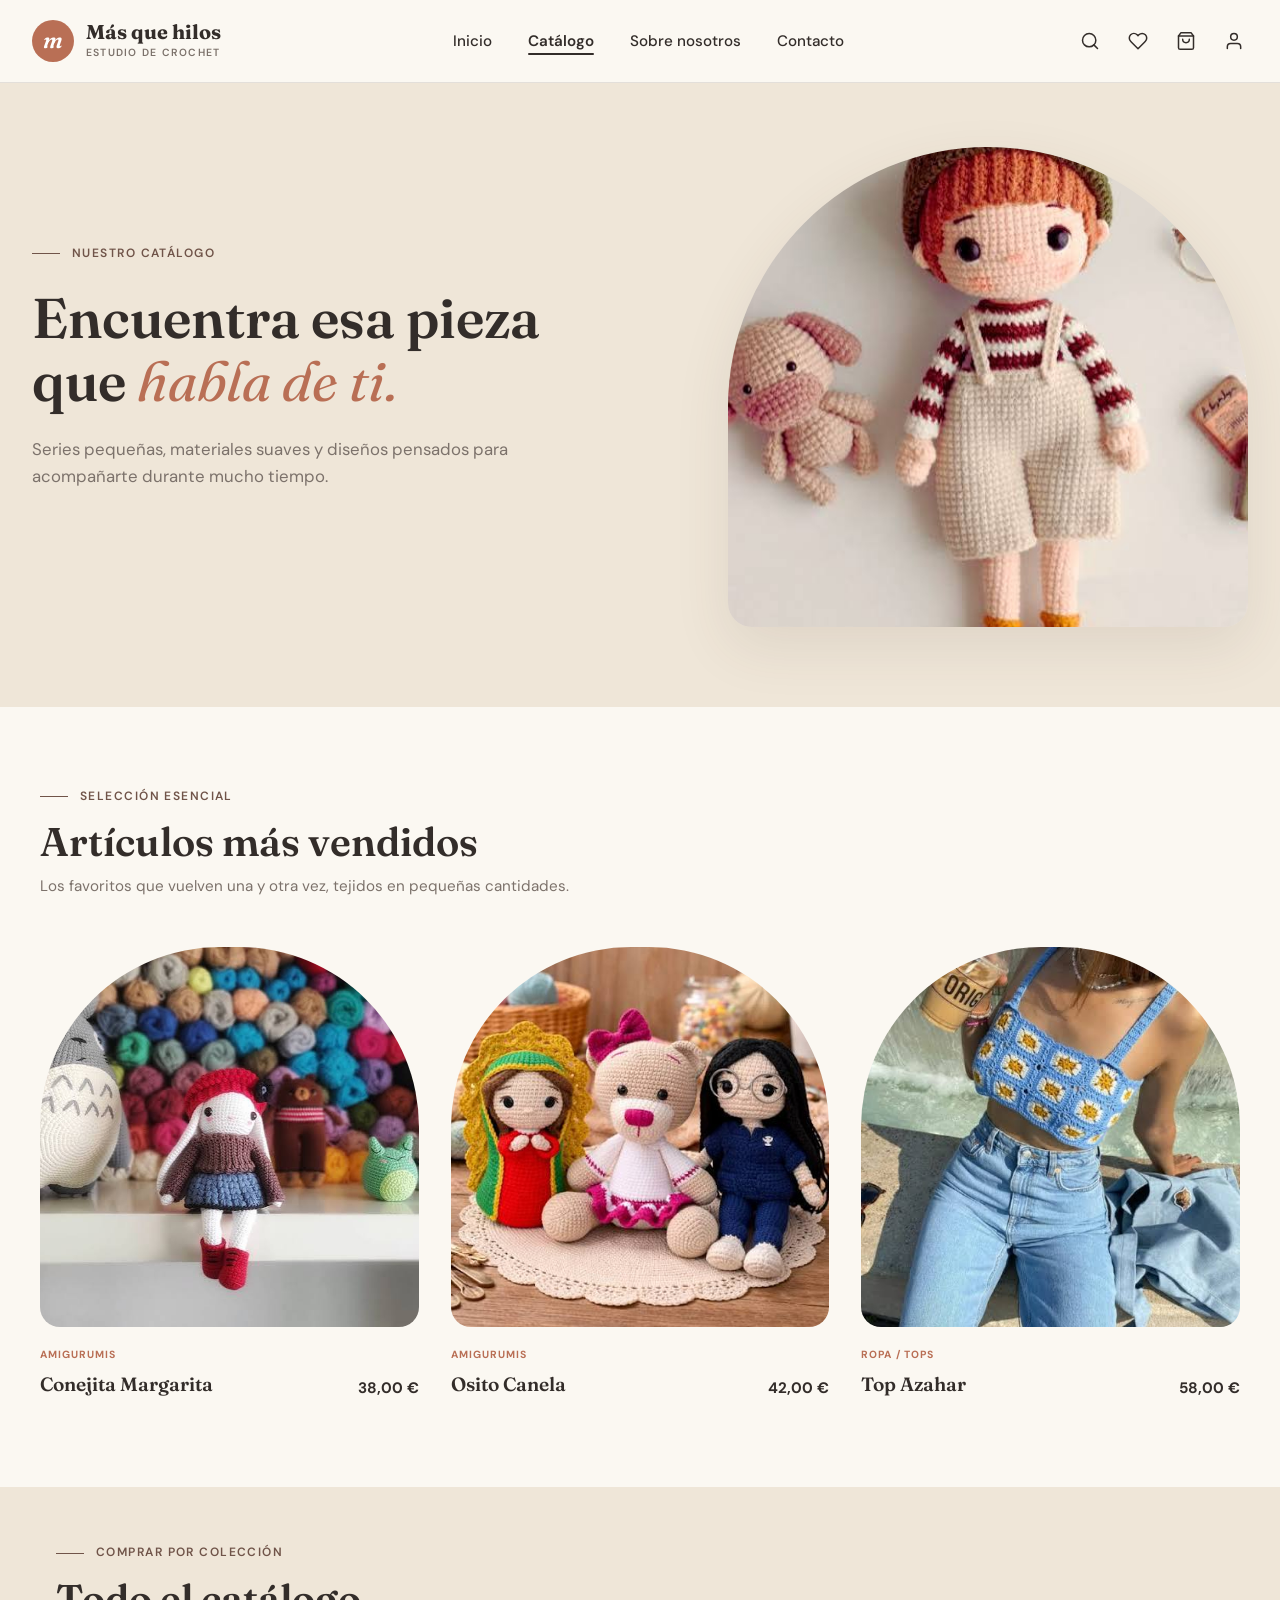
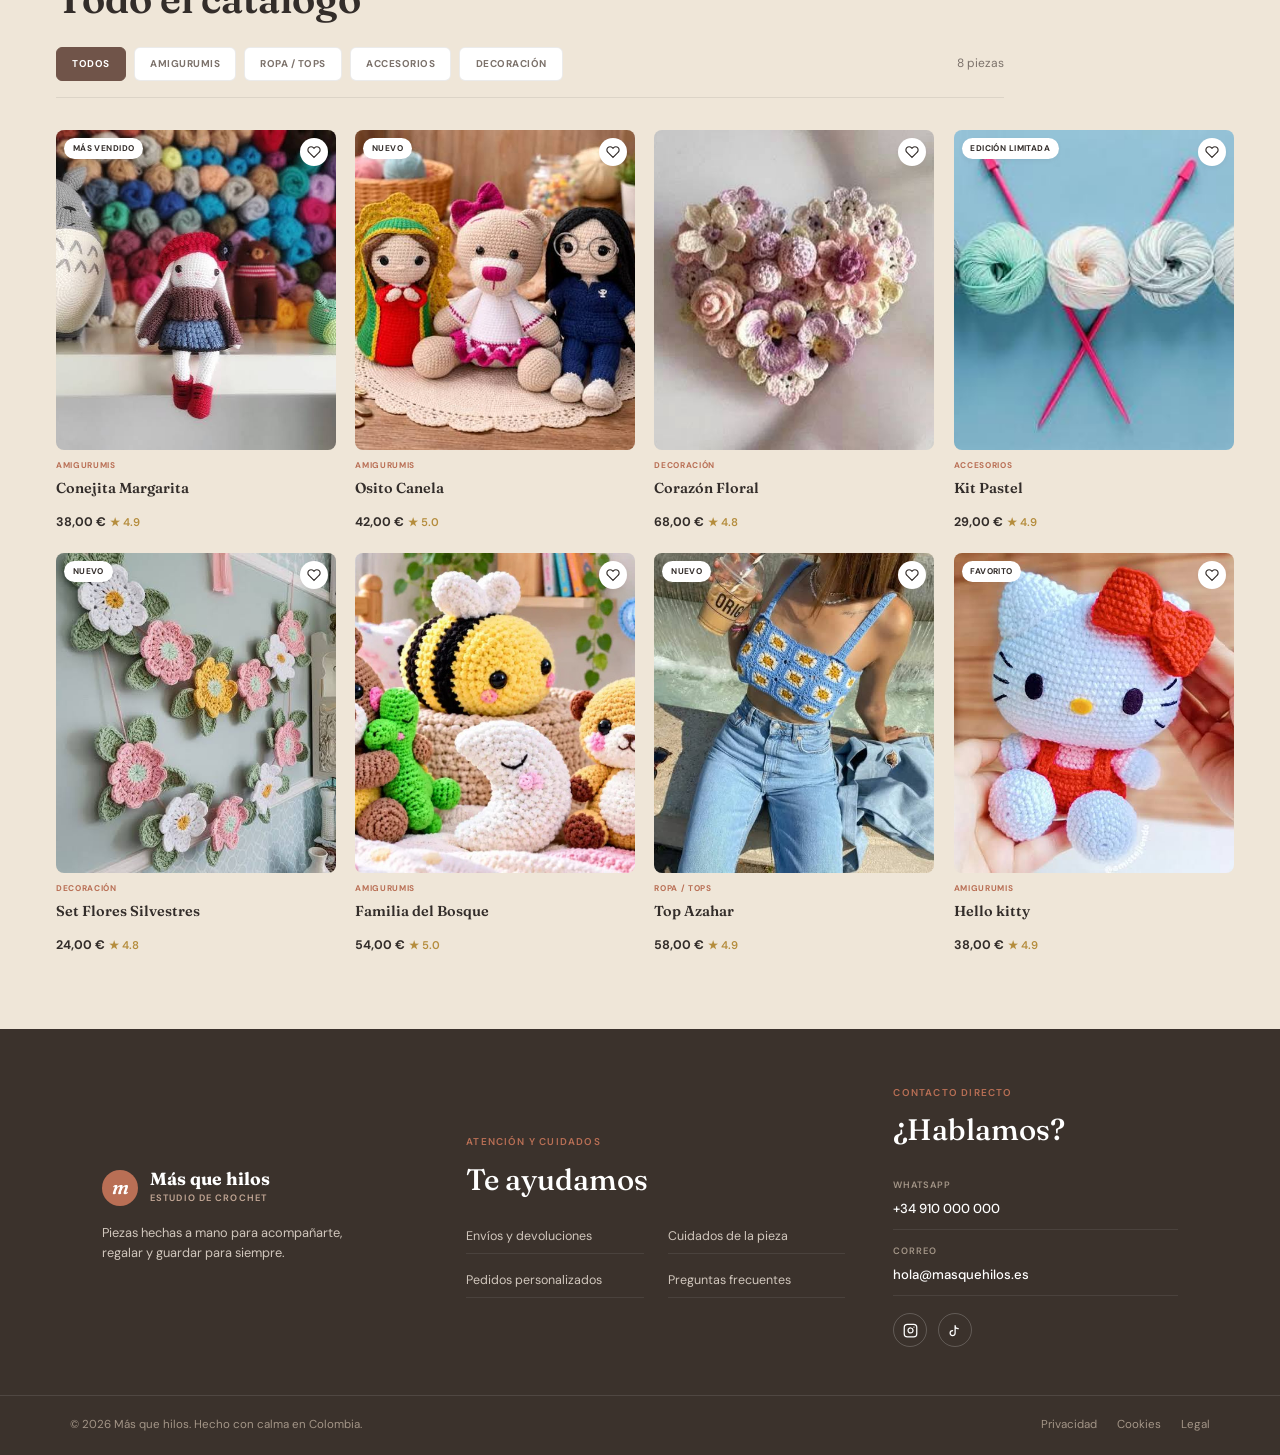
==== pages/catalogo.html @ a67b24e6 "Implemente la mayor parte de la interfaz de usuario con html/css y js" ====
<!DOCTYPE html>
<html lang="es">
<head>
    <meta charset="UTF-8">
    <meta name="viewport" content="width=device-width, initial-scale=1.0">
    <title>Catálogo — Más que hilos</title>
    
    <!-- enlace de estilos del proyecto -->
    <link rel="stylesheet" href="../src/css/base/variables.css">
    <link rel="stylesheet" href="../src/css/layout/header.css">
    <link rel="stylesheet" href="../src/css/components/buttons.css">
    <link rel="stylesheet" href="../src/css/layout/grid.css">
    <link rel="stylesheet" href="../src/css/components/cards.css">
    <link rel="stylesheet" href="../src/css/layout/footer.css">
    <link rel="stylesheet" href="../src/css/base/reset.css">
    <link rel="stylesheet" href="../src/css/components/favorites-modal.css">
    <link rel="stylesheet" href="../src/css/components/cart-drawer.css">
    </head>
    <body>

    <!-- Encabezado / Navegación Principal -->
    <header class="main-header">
        <div class="header-container">
        
        <!-- Logo con ícono -->
        <a href="../index.html" class="logo">
            <div class="logo-icon">m</div>
            <div class="logo-text">
            <span class="brand-name">Más que hilos</span>
            <span class="brand-subtitle">ESTUDIO DE CROCHET</span>
            </div>
        </a>

        <!-- Navegacion -->
        <nav class="main-nav">
            <ul>
            <li><a href="../index.html">Inicio</a></li>
            <li><a href="catalogo.html" class="active">Catálogo</a></li>
            <li><a href="nosotros.html">Sobre nosotros</a></li>
            <li><a href="contacto.html">Contacto</a></li>
            </ul>
        </nav>

        <!-- Acciones de Usuario -->
        <div class="header-actions">
            <button class="action-btn" title="Buscar"  id="search-toggle-btn">
            <svg width="20" height="20" viewBox="0 0 24 24" fill="none" stroke="currentColor" stroke-width="1.8" stroke-linecap="round" stroke-linejoin="round"><circle cx="11" cy="11" r="8"/><line x1="21" y1="21" x2="16.65" y2="16.65"/></svg>
            </button>
        <!-- Caja desplegable del buscador -->
            <div id="search-overlay" class="search-overlay">
            <div class="search-input-wrapper">
                <!-- Icono interno de lupa -->
                <svg class="search-input-icon" width="18" height="18" viewBox="0 0 24 24" fill="none" stroke="currentColor" stroke-width="2">
                <circle cx="11" cy="11" r="8"></circle>
                <line x1="21" y1="21" x2="16.65" y2="16.65"></line>
                </svg>

                <input type="text" id="search-input" placeholder="Buscar piezas, colecciones..." />

                <button type="submit" class="search-submit-btn">Buscar</button>

                <!-- Botón para cerrar -->
                <button type="button" id="search-close-btn" class="close-btn" aria-label="Cerrar búsqueda">
                &times;
                </button>
            </div>
            </div>
            
            <button class="action-btn" title="Favoritos" id="favorites-toggle-btn">
            <svg width="20" height="20" viewBox="0 0 24 24" fill="none" stroke="currentColor" stroke-width="1.8" stroke-linecap="round" stroke-linejoin="round"><path d="M20.84 4.61a5.5 5.5 0 0 0-7.78 0L12 5.67l-1.06-1.06a5.5 5.5 0 0 0-7.78 7.78l1.06 1.06L12 21.23l7.78-7.78 1.06-1.06a5.5 5.5 0 0 0 0-7.78z"/></svg>
            <span id="favorites-badge" class="badge">0</span>
            </button>

            <button class="action-btn" title="Carrito" id="cart-toggle-btn">
            <svg width="20" height="20" viewBox="0 0 24 24" fill="none" stroke="currentColor" stroke-width="1.8" stroke-linecap="round" stroke-linejoin="round"><path d="M6 2L3 6v14a2 2 0 0 0 2 2h14a2 2 0 0 0 2-2V6l-3-4z"/><line x1="3" y1="6" x2="21" y2="6"/><path d="M16 10a4 4 0 0 1-8 0"/></svg>
            <span id="cart-badge" class="badge">0</span>
            </button>

            <a href="cuenta.html" class="action-btn" title="Mi Cuenta">
            <svg width="20" height="20" viewBox="0 0 24 24" fill="none" stroke="currentColor" stroke-width="1.8" stroke-linecap="round" stroke-linejoin="round"><path d="M20 21v-2a4 4 0 0 0-4-4H8a4 4 0 0 0-4 4v2"/><circle cx="12" cy="7" r="4"/></svg>
            </a>
        </div>

        </div>
    </header>

    <!-- Contenido Principal del Catalogo -->
    <main id="main-content">
        
        <!-- Hero del Catálogo -->
        <section class="hero catalog-hero">
        <div class="hero-container">
            
            <!-- Lado Izquierdo: Textos -->
            <div class="hero-text-content">
            <div class="hero-subtitle-wrapper">
                <span class="subtitle-line"></span>
                <span class="hero-subtitle">NUESTRO CATÁLOGO</span>
            </div>

            <h1 class="hero-title">
                Encuentra esa pieza que <em class="highlight">habla de ti.</em>
            </h1>

            <p class="hero-description">
                Series pequeñas, materiales suaves y diseños pensados para acompañarte durante mucho tiempo.
            </p>
            </div>

            <!-- Lado Derecho: Imagen en Arco -->
            <div class="hero-image-wrapper">
            <div class="hero-image-card">
                <img src="../src/assets/img/hero-catalogo.jpg" alt="Catálogo de productos artesanales en crochet">
            </div>
            </div>

        </div>
        </section>
        <!-- Sección: Articulos más vendidos -->
        <section class="best-sellers-section">
        <div class="best-sellers-container">
            
            <!-- Encabezado con texto debajo del título -->
            <div class="section-header">
            <div class="subtitle-wrapper">
                <span class="subtitle-line"></span>
                <span class="section-subtitle">SELECCIÓN ESENCIAL</span>
            </div>
            <h2 class="section-title">Artículos más vendidos</h2>
            <p class="section-description">
                Los favoritos que vuelven una y otra vez, tejidos en pequeñas cantidades.
            </p>
            </div>

            <!-- 3 productos -->
            <div class="best-sellers-grid">

            <!-- Producto 1 -->
            <article class="best-seller-card">
                <div class="arch-image-wrapper">
                <img src="../src/assets/img/producto-conejita.jpg" alt="Conejita Margarita">
                </div>
                <div class="product-info-compact">
                <span class="product-category">AMIGURUMIS</span>
                <div class="product-title-row">
                    <h3 class="product-name"><a href="detalle.html">Conejita Margarita</a></h3>
                    <span class="product-price">38,00 €</span>
                </div>
                </div>
            </article>

            <!-- Producto 2 -->
            <article class="best-seller-card">
                <div class="arch-image-wrapper">
                <img src="../src/assets/img/producto-osito.jpg" alt="Osito Canela">
                </div>
                <div class="product-info-compact">
                <span class="product-category">AMIGURUMIS</span>
                <div class="product-title-row">
                    <h3 class="product-name"><a href="detalle.html">Osito Canela</a></h3>
                    <span class="product-price">42,00 €</span>
                </div>
                </div>
            </article>

            <!-- Producto 3 -->
            <article class="best-seller-card">
                <div class="arch-image-wrapper">
                <img src="../src/assets/img/producto-top.jpg" alt="Top Azahar">
                </div>
                <div class="product-info-compact">
                <span class="product-category">ROPA / TOPS</span>
                <div class="product-title-row">
                    <h3 class="product-name"><a href="detalle.html">Top Azahar</a></h3>
                    <span class="product-price">58,00 €</span>
                </div>
                </div>
            </article>

            </div>

        </div>
        </section>
        <!-- Sección Principal: Todo el Catálogo con Filtros -->
        <section class="catalog-grid-section">
        <div class="catalog-grid-container">
            
            <!-- Encabezado y Filtros -->
            <div class="catalog-header">
            <div class="subtitle-wrapper">
                <span class="subtitle-line"></span>
                <span class="section-subtitle">COMPRAR POR COLECCIÓN</span>
            </div>
            <h2 class="section-title">Todo el catálogo</h2>

            <div class="catalog-toolbar">
                <div class="filter-buttons">
                <button class="filter-btn active" onclick="filterCatalog(this)">TODOS</button>
                <button class="filter-btn" onclick="filterCatalog(this)">AMIGURUMIS</button>
                <button class="filter-btn" onclick="filterCatalog(this)">ROPA / TOPS</button>
                <button class="filter-btn" onclick="filterCatalog(this)">ACCESORIOS</button>
                <button class="filter-btn" onclick="filterCatalog(this)">DECORACIÓN</button>
                </div>
                <span class="item-count">8 piezas</span>
            </div>
            </div>

            <hr class="catalog-divider">

            <!-- 8 Productos -->
            <div class="products-grid">

            <!-- Producto 1 -->
            <article class="product-card" 
                    data-id="conejita-margarita" 
                    data-title="Conejita Margarita" 
                    data-category="amigurumis" 
                    data-price="38,00 €" 
                    data-img="../src/assets/img/producto-conejita.jpg">
            <div class="product-image-wrapper">
                <span class="product-badge">MÁS VENDIDO</span>
                
                <!-- Botón de corazón de la tarjeta -->
                <button class="wishlist-btn" title="Añadir a favoritos">
                <svg width="18" height="18" viewBox="0 0 24 24" fill="none" stroke="currentColor" stroke-width="2"><path d="M20.84 4.61a5.5 5.5 0 0 0-7.78 0L12 5.67l-1.06-1.06a5.5 5.5 0 0 0-7.78 7.78l1.06 1.06L12 21.23l7.78-7.78 1.06-1.06a5.5 5.5 0 0 0 0-7.78z"/></svg>
                </button>
                <img src="../src/assets/img/producto-conejita.jpg" alt="Conejita Margarita">
                
                <button class="add-to-cart-overlay">
                Añadir a la cesta
                <svg width="16" height="16" viewBox="0 0 24 24" fill="none" stroke="currentColor" stroke-width="2"><path d="M6 2L3 6v14a2 2 0 0 0 2 2h14a2 2 0 0 0 2-2V6l-3-4z"/><line x1="3" y1="6" x2="21" y2="6"/><path d="M16 10a4 4 0 0 1-8 0"/></svg>
                </button>
            </div>
            <div class="product-meta">
                <span class="product-category">AMIGURUMIS</span>
                <h3 class="product-name"><a href="#">Conejita Margarita</a></h3>
                <div class="product-price-row">
                <span class="price">38,00 €</span>
                <span class="rating">★ 4.9</span>
                </div>
            </div>
            </article>



            <!-- Producto 2 -->
            <article class="product-card" 
                    data-id="osito-canela"
                    data-category="amigurumis"
                    data-title="Osito Canela" 
                    data-price="42,00 €" 
                    data-img="../src/assets/img/producto-osito.jpg">
                <div class="product-image-wrapper">
                <span class="product-badge">NUEVO</span>
                <button class="wishlist-btn" title="Añadir a favoritos">
                    <svg width="18" height="18" viewBox="0 0 24 24" fill="none" stroke="currentColor" stroke-width="2"><path d="M20.84 4.61a5.5 5.5 0 0 0-7.78 0L12 5.67l-1.06-1.06a5.5 5.5 0 0 0-7.78 7.78l1.06 1.06L12 21.23l7.78-7.78 1.06-1.06a5.5 5.5 0 0 0 0-7.78z"/></svg>
                </button>
                <img src="../src/assets/img/producto-osito.jpg" alt="Osito Canela">
                <button class="add-to-cart-overlay">
                    Añadir a la cesta
                    <svg width="16" height="16" viewBox="0 0 24 24" fill="none" stroke="currentColor" stroke-width="2"><path d="M6 2L3 6v14a2 2 0 0 0 2 2h14a2 2 0 0 0 2-2V6l-3-4z"/><line x1="3" y1="6" x2="21" y2="6"/><path d="M16 10a4 4 0 0 1-8 0"/></svg>
                </button>
                </div>
                <div class="product-meta">
                <span class="product-category">AMIGURUMIS</span>
                <h3 class="product-name"><a href="#">Osito Canela</a></h3>
                <div class="product-price-row">
                    <span class="price">42,00 €</span>
                    <span class="rating">★ 5.0</span>
                </div>
                </div>
            </article>

            <!-- Producto 3 -->
            <article class="product-card" 
                    data-id="corazon-floral"
                    data-category="decoración"
                    data-title="Corazón Floral" 
                    data-price="68,00 €" 
                    data-img="../src/assets/img/producto-manta.jpg">
                <div class="product-image-wrapper">
                <button class="wishlist-btn" title="Añadir a favoritos">
                    <svg width="18" height="18" viewBox="0 0 24 24" fill="none" stroke="currentColor" stroke-width="2"><path d="M20.84 4.61a5.5 5.5 0 0 0-7.78 0L12 5.67l-1.06-1.06a5.5 5.5 0 0 0-7.78 7.78l1.06 1.06L12 21.23l7.78-7.78 1.06-1.06a5.5 5.5 0 0 0 0-7.78z"/></svg>
                </button>
                <img src="../src/assets/img/producto-manta.jpg" alt="Manta Nube">
                <button class="add-to-cart-overlay">
                    Añadir a la cesta
                    <svg width="16" height="16" viewBox="0 0 24 24" fill="none" stroke="currentColor" stroke-width="2"><path d="M6 2L3 6v14a2 2 0 0 0 2 2h14a2 2 0 0 0 2-2V6l-3-4z"/><line x1="3" y1="6" x2="21" y2="6"/><path d="M16 10a4 4 0 0 1-8 0"/></svg>
                </button>
                </div>
                <div class="product-meta">
                <span class="product-category">DECORACIÓN</span>
                <h3 class="product-name"><a href="#">Corazón Floral</a></h3>
                <div class="product-price-row">
                    <span class="price">68,00 €</span>
                    <span class="rating">★ 4.8</span>
                </div>
                </div>
            </article>

            <!-- Producto 4 -->
            <article class="product-card" 
                    data-category="accesorios"
                    data-id="kit-pastel" 
                    data-title="Kit Pastel" 
                    data-price="29,00 €" 
                    data-img="../src/assets/img/kit-pastel.jpg">
                <div class="product-image-wrapper">
                <span class="product-badge">EDICIÓN LIMITADA</span>
                <button class="wishlist-btn" title="Añadir a favoritos">
                    <svg width="18" height="18" viewBox="0 0 24 24" fill="none" stroke="currentColor" stroke-width="2"><path d="M20.84 4.61a5.5 5.5 0 0 0-7.78 0L12 5.67l-1.06-1.06a5.5 5.5 0 0 0-7.78 7.78l1.06 1.06L12 21.23l7.78-7.78 1.06-1.06a5.5 5.5 0 0 0 0-7.78z"/></svg>
                </button>
                <img src="../src/assets/img/kit-pastel.jpg" alt="Kit Pastel">
                <button class="add-to-cart-overlay">
                    Añadir a la cesta
                    <svg width="16" height="16" viewBox="0 0 24 24" fill="none" stroke="currentColor" stroke-width="2"><path d="M6 2L3 6v14a2 2 0 0 0 2 2h14a2 2 0 0 0 2-2V6l-3-4z"/><line x1="3" y1="6" x2="21" y2="6"/><path d="M16 10a4 4 0 0 1-8 0"/></svg>
                </button>
                </div>
                <div class="product-meta">
                <span class="product-category">ACCESORIOS</span>
                <h3 class="product-name"><a href="#">Kit Pastel</a></h3>
                <div class="product-price-row">
                    <span class="price">29,00 €</span>
                    <span class="rating">★ 4.9</span>
                </div>
                </div>
            </article>

            <!-- Producto 5 -->
            <article class="product-card" 
                    data-category="decoración"
                    data-id="set-flores-silvestres" 
                    data-title="Set Flores Silvestres" 
                    data-price="24,00 €" 
                    data-img="../src/assets/img/flores-silvestres.jpg">
                <div class="product-image-wrapper">
                <span class="product-badge">NUEVO</span>
                <button class="wishlist-btn" title="Añadir a favoritos">
                    <svg width="18" height="18" viewBox="0 0 24 24" fill="none" stroke="currentColor" stroke-width="2"><path d="M20.84 4.61a5.5 5.5 0 0 0-7.78 0L12 5.67l-1.06-1.06a5.5 5.5 0 0 0-7.78 7.78l1.06 1.06L12 21.23l7.78-7.78 1.06-1.06a5.5 5.5 0 0 0 0-7.78z"/></svg>
                </button>
                <img src="../src/assets/img/flores-silvestres.jpg" alt="Set Flores Silvestres">
                <button class="add-to-cart-overlay">
                    Añadir a la cesta
                    <svg width="16" height="16" viewBox="0 0 24 24" fill="none" stroke="currentColor" stroke-width="2"><path d="M6 2L3 6v14a2 2 0 0 0 2 2h14a2 2 0 0 0 2-2V6l-3-4z"/><line x1="3" y1="6" x2="21" y2="6"/><path d="M16 10a4 4 0 0 1-8 0"/></svg>
                </button>
                </div>
                <div class="product-meta">
                <span class="product-category">DECORACIÓN</span>
                <h3 class="product-name"><a href="#">Set Flores Silvestres</a></h3>
                <div class="product-price-row">
                    <span class="price">24,00 €</span>
                    <span class="rating">★ 4.8</span>
                </div>
                </div>
            </article>

            <!-- Producto 6 -->
            <article class="product-card" 
                    data-category="amigurumis"
                    data-id="familia-del-bosque" 
                    data-title="Familia del Bosque" 
                    data-price="54,00 €" 
                    data-img="../src/assets/img/familia-bosque.jpg">
                <div class="product-image-wrapper">
                <button class="wishlist-btn" title="Añadir a favoritos">
                    <svg width="18" height="18" viewBox="0 0 24 24" fill="none" stroke="currentColor" stroke-width="2"><path d="M20.84 4.61a5.5 5.5 0 0 0-7.78 0L12 5.67l-1.06-1.06a5.5 5.5 0 0 0-7.78 7.78l1.06 1.06L12 21.23l7.78-7.78 1.06-1.06a5.5 5.5 0 0 0 0-7.78z"/></svg>
                </button>
                <img src="../src/assets/img/familia-bosque.jpg" alt="Familia del Bosque">
                <button class="add-to-cart-overlay">
                    Añadir a la cesta
                    <svg width="16" height="16" viewBox="0 0 24 24" fill="none" stroke="currentColor" stroke-width="2"><path d="M6 2L3 6v14a2 2 0 0 0 2 2h14a2 2 0 0 0 2-2V6l-3-4z"/><line x1="3" y1="6" x2="21" y2="6"/><path d="M16 10a4 4 0 0 1-8 0"/></svg>
                </button>
                </div>
                <div class="product-meta">
                <span class="product-category">AMIGURUMIS</span>
                <h3 class="product-name"><a href="#">Familia del Bosque</a></h3>
                <div class="product-price-row">
                    <span class="price">54,00 €</span>
                    <span class="rating">★ 5.0</span>
                </div>
                </div>
            </article>

            <!-- Producto 7 -->
            <article class="product-card" 
                    data-category="ropa / tops"
                    data-id="top-azahar" 
                    data-title="Top Azahar" 
                    data-price="58,00 €" 
                    data-img="../src/assets/img/producto-top.jpg">
                <div class="product-image-wrapper">
                <span class="product-badge">NUEVO</span>
                <button class="wishlist-btn" title="Añadir a favoritos">
                    <svg width="18" height="18" viewBox="0 0 24 24" fill="none" stroke="currentColor" stroke-width="2"><path d="M20.84 4.61a5.5 5.5 0 0 0-7.78 0L12 5.67l-1.06-1.06a5.5 5.5 0 0 0-7.78 7.78l1.06 1.06L12 21.23l7.78-7.78 1.06-1.06a5.5 5.5 0 0 0 0-7.78z"/></svg>
                </button>
                <img src="../src/assets/img/producto-top.jpg" alt="Top Azahar">
                <button class="add-to-cart-overlay">
                    Añadir a la cesta
                    <svg width="16" height="16" viewBox="0 0 24 24" fill="none" stroke="currentColor" stroke-width="2"><path d="M6 2L3 6v14a2 2 0 0 0 2 2h14a2 2 0 0 0 2-2V6l-3-4z"/><line x1="3" y1="6" x2="21" y2="6"/><path d="M16 10a4 4 0 0 1-8 0"/></svg>
                </button>
                </div>
                <div class="product-meta">
                <span class="product-category">ROPA / TOPS</span>
                <h3 class="product-name"><a href="#">Top Azahar</a></h3>
                <div class="product-price-row">
                    <span class="price">58,00 €</span>
                    <span class="rating">★ 4.9</span>
                </div>
                </div>
            </article>

            <!-- Producto 8 -->
            <article class="product-card" 
                    data-category="amigurumis"
                    data-id="hello-kitty" 
                    data-title="Hello kitty" 
                    data-price="38,00 €" 
                    data-img="../src/assets/img/hello-kitty.jpg">
                <div class="product-image-wrapper">
                <span class="product-badge">FAVORITO</span>
                <button class="wishlist-btn" title="Añadir a favoritos">
                    <svg width="18" height="18" viewBox="0 0 24 24" fill="none" stroke="currentColor" stroke-width="2"><path d="M20.84 4.61a5.5 5.5 0 0 0-7.78 0L12 5.67l-1.06-1.06a5.5 5.5 0 0 0-7.78 7.78l1.06 1.06L12 21.23l7.78-7.78 1.06-1.06a5.5 5.5 0 0 0 0-7.78z"/></svg>
                </button>
                <img src="../src/assets/img/hello-kitty.jpg" alt="Conejito Nube">
                <button class="add-to-cart-overlay">
                    Añadir a la cesta
                    <svg width="16" height="16" viewBox="0 0 24 24" fill="none" stroke="currentColor" stroke-width="2"><path d="M6 2L3 6v14a2 2 0 0 0 2 2h14a2 2 0 0 0 2-2V6l-3-4z"/><line x1="3" y1="6" x2="21" y2="6"/><path d="M16 10a4 4 0 0 1-8 0"/></svg>
                </button>
                </div>
                <div class="product-meta">
                <span class="product-category">AMIGURUMIS</span>
                <h3 class="product-name"><a href="#">Hello kitty</a></h3>
                <div class="product-price-row">
                    <span class="price">38,00 €</span>
                    <span class="rating">★ 4.9</span>
                </div>
                </div>
            </article>

            </div>

        </div>
        </section>

        <!-- Script para interacción de botones de filtro -->
        <script>
            function filterCatalog(selectedBtn) {
                // 1. Cambiar la clase activa entre los botones
                const buttons = document.querySelectorAll('.filter-btn');
                buttons.forEach(btn => btn.classList.remove('active'));
                selectedBtn.classList.add('active');

                // 2. Obtener el nombre de la categoría seleccionada en minúsculas
                const category = selectedBtn.textContent.trim().toLowerCase();
                
                // 3. Seleccionar todas las tarjetas de productos
                const products = document.querySelectorAll('.product-card');
                let visibleCount = 0;

                products.forEach(product => {
                const productCategory = product.getAttribute('data-category').toLowerCase();

                // Si se selecciona "TODOS" o coincide la categoría, se muestra
                if (category === 'todos' || productCategory === category) {
                    product.style.display = 'flex';
                    visibleCount++;
                } else {
                    product.style.display = 'none';
                }
                });

                // 4. Actualizar el contador dinámico ("8 piezas")
                const itemCountText = document.querySelector('.item-count');
                if (itemCountText) {
                itemCountText.textContent = `${visibleCount} ${visibleCount === 1 ? 'pieza' : 'piezas'}`;
                }
            }
        </script>

    </main>
        <!-- Footer -->
    <footer class="main-footer">
        <div class="footer-container">
        
        <!-- Logo y Eslogan -->
        <div class="footer-col brand-col">
            <a href="index.html" class="logo logo-light">
            <div class="logo-icon">m</div>
            <div class="logo-text">
                <span class="brand-name">Más que hilos</span>
                <span class="brand-subtitle">ESTUDIO DE CROCHET</span>
            </div>
            </a>
            <p class="footer-slogan">
            Piezas hechas a mano para acompañarte, regalar y guardar para siempre.
            </p>
        </div>

        <!-- Atencion y Cuidados (Centro) -->
        <div class="footer-col center-col">
            <span class="footer-subtitle">ATENCIÓN Y CUIDADOS</span>
            <h3 class="footer-title">Te ayudamos</h3>
            
            <div class="footer-links-grid">
            <a href="#" class="footer-link">Envíos y devoluciones</a>
            <a href="#" class="footer-link">Cuidados de la pieza</a>
            <a href="#" class="footer-link">Pedidos personalizados</a>
            <a href="#" class="footer-link">Preguntas frecuentes</a>
            </div>
        </div>

        <!-- Contacto Directo (Derecha) -->
        <div class="footer-col contact-col">
            <span class="footer-subtitle">CONTACTO DIRECTO</span>
            <h3 class="footer-title">¿Hablamos?</h3>

            <div class="contact-item">
            <span class="contact-label">WHATSAPP</span>
            <a href="https://wa.me/573000000000" target="_blank" rel="noopener noreferrer" class="contact-value">+34 910 000 000</a>
            </div>

            <div class="contact-item">
            <span class="contact-label">CORREO</span>
            <a href="mailto:hola@masquehilos.es" class="contact-value">hola@masquehilos.es</a>
            </div>

            <!-- Redes sociales en círculos -->
            <div class="footer-socials">
            <a href="https://instagram.com" target="_blank" rel="noopener noreferrer" class="social-circle" title="Instagram">
                <svg width="18" height="18" viewBox="0 0 24 24" fill="none" stroke="currentColor" stroke-width="2" stroke-linecap="round" stroke-linejoin="round"><rect x="2" y="2" width="20" height="20" rx="5" ry="5"/><path d="M16 11.37A4 4 0 1 1 12.63 8 4 4 0 0 1 16 11.37z"/><line x1="17.5" y1="6.5" x2="17.51" y2="6.5"/></svg>
            </a>
            <a href="https://tiktok.com" target="_blank" rel="noopener noreferrer" class="social-circle" title="TikTok">
                <svg width="18" height="18" viewBox="0 0 24 24" fill="none" stroke="currentColor" stroke-width="2" stroke-linecap="round" stroke-linejoin="round"><path d="M9 12a4 4 0 1 0 4 4V4a5 5 0 0 0 5 5"/></svg>
            </a>
            </div>
        </div>

        </div>

        <!-- Parte Inferior -->
        <div class="footer-bottom-wrapper">
        <div class="footer-bottom-container">
            <p class="copyright">&copy; 2026 Más que hilos. Hecho con calma en Colombia.</p>
            <div class="footer-legal-links">
            <a href="#">Privacidad</a>
            <a href="#">Cookies</a>
            <a href="#">Legal</a>
            </div>
        </div>
        </div>
    </footer>

    <!-- Modal de Mis Favoritos -->
    <div id="favorites-modal" class="favorites-modal-overlay">
    <div class="favorites-modal-card">
        
        <!-- Encabezado del modal -->
        <div class="favorites-modal-header">
        <div class="header-titles">
            <span class="sub-caption">— TU SELECCIÓN</span>
            <h2 class="modal-title">Mis favoritos</h2>
        </div>
        <button type="button" id="close-favorites-btn" class="close-modal-btn" aria-label="Cerrar favoritos">&times;</button>
        </div>

        <!-- Contenedor dinámico (Vacío intencionalmente para llenarlo con JavaScript) -->
        <div id="favorites-list-container" class="favorites-list-container">
        <p class="empty-favorites-msg">No tienes productos en tus favoritos.</p>
        </div>

    </div>
    </div>


    <!-- Off-canvas / Panel Lateral del Carrito -->
    <div id="cart-drawer-overlay" class="cart-drawer-overlay">
    <div class="cart-drawer-card">
        
        <!-- Encabezado del Carrito -->
        <div class="cart-drawer-header">
        <div class="header-titles">
            <span class="sub-caption">— TU SELECCIÓN</span>
            <h2 class="cart-title" id="cart-title-text">Tu Carrito (0 ítems)</h2>
        </div>
        <button type="button" id="close-cart-btn" class="close-modal-btn" aria-label="Cerrar carrito">&times;</button>
        </div>

        <!-- Lista Dinámica de Productos en el Carrito (Con Scroll bar) -->
        <div id="cart-list-container" class="cart-list-container">
        <p class="empty-cart-msg">Tu carrito está vacío.</p>
        </div>

        <!-- Pie del Carrito: Totales y Botón de Checkout -->
        <div class="cart-drawer-footer">
        <div class="cart-summary-row">
            <span class="summary-label">Subtotal</span>
            <span class="summary-value" id="cart-subtotal-price">0,00 €</span>
        </div>
        
        <div class="cart-summary-row shipping-row">
            <span class="summary-label">Envío estimado</span>
            <span class="summary-value highlight-shipping">Gratis</span>
        </div>

        <p class="cart-tax-note">Los impuestos están incluidos. El envío se confirma al finalizar.</p>

        <button type="button" class="btn-checkout">
            Finalizar compra <span>&rarr;</span>
        </button>
        </div>

    </div>
    </div>

    <script src="../src/js/app.js" type="module"></script>
</body>
</html>
---- src/css/base/variables.css ----
@import url('https://fonts.googleapis.com/css2?family=DM+Sans:wght@400;500;600&family=Fraunces:wght@400;600;700&display=swap');

:root {
  /* Fuentes */
--font-sans: 'DM Sans', sans-serif;
--font-serif: 'Fraunces', serif;

  /* Paleta de Colores de Figma */
--ink: #332d2a;
--muted: #7c726b;
--cream: #fbf8f2;
--paper: #fffdf9;
--sand: #efe6d8;
--oat: #e9ded1;
--cocoa: #705449;
--rose: #ead4d1;
--lavender: #e8e1eb;
--terracotta: #b96f55;
--line: rgba(51, 45, 42, 0.12);
--shadow: 0 20px 55px rgba(79, 62, 47, 0.10);
}
---- src/css/layout/header.css ----
.main-header {
  background-color: var(--cream);
  border-bottom: 1px solid var(--line);
  position: sticky;
  top: 0;
  z-index: 100;
}

.header-container {
  max-width: 1280px;
  margin: 0 auto;
  padding: 1.25rem 2rem;
  display: flex;
  align-items: center;
  justify-content: space-between;
}

/* Logo con ícono 'm' y textos */
.logo {
  display: flex;
  align-items: center;
  gap: 0.75rem;
}

.logo-icon {
  width: 42px;
  height: 42px;
  background-color: var(--terracotta);
  color: #ffffff;
  border-radius: 50%;
  display: flex;
  align-items: center;
  justify-content: center;
  font-family: var(--font-serif);
  font-size: 1.4rem;
  font-weight: 600;
  font-style: italic;
}

.logo-text {
  display: flex;
  flex-direction: column;
}

.brand-name {
  font-family: var(--font-serif);
  font-size: 1.25rem;
  font-weight: 700;
  color: var(--ink);
  line-height: 1.1;
}

.brand-subtitle {
  font-family: var(--font-sans);
  font-size: 0.65rem;
  font-weight: 600;
  color: var(--muted);
  letter-spacing: 0.12em;
  margin-top: 2px;
}

/* Navegación central */
.main-nav ul {
  display: flex;
  align-items: center;
  gap: 2.25rem;
}

.main-nav a {
  font-family: var(--font-sans);
  font-size: 0.95rem;
  font-weight: 500;
  color: var(--ink);
  position: relative;
  padding-bottom: 4px;
  transition: color 0.2s ease;
}

.main-nav a:hover {
  color: var(--terracotta);
}

.main-nav a.active {
  color: var(--ink);
  font-weight: 600;
}

/* Línea indicadora bajo el enlace activo (como en Figma) */
.main-nav a.active::after {
  content: '';
  position: absolute;
  bottom: 0;
  left: 0;
  width: 100%;
  height: 2px;
  background-color: var(--ink);
  border-radius: 2px;
}

/* Íconos de la derecha */
.header-actions {
  display: flex;
  align-items: center;
  gap: 1.25rem;
}

.action-btn {
  background: none;
  border: none;
  color: var(--ink);
  cursor: pointer;
  display: flex;
  align-items: center;
  justify-content: center;
  padding: 4px;
  transition: color 0.2s ease, transform 0.1s ease;
}

.action-btn:hover {
  color: var(--terracotta);
  transform: translateY(-1px);
}

/* Asegurar que el contenedor padre del header o navbar tenga position: relative */
.header-actions-container {
  position: relative;
}

/* Estado base del desplegable de búsqueda */
.search-overlay {
  position: absolute;
  top: 50%;
  right: 0;
  transform: translateY(-50%) scale(0.95);
  opacity: 0;
  visibility: hidden;
  transition: all 0.25s ease-in-out;
  z-index: 100;
}

/* Clase activa para mostrar la barra */
.search-overlay.active {
  opacity: 1;
  visibility: visible;
  transform: translateY(-50%) scale(1);
}

/* Contenedor visual de la barra (tarjeta blanca con bordes redondeados) */
.search-input-wrapper {
  display: flex;
  align-items: center;
  gap: 12px;
  background-color: #ffffff;
  border: 1px solid #e2ded9;
  border-radius: 12px;
  padding: 8px 16px;
  box-shadow: 0 4px 16px rgba(0, 0, 0, 0.08);
  width: 480px; /* Ajusta según la medida de tu diseño */
  max-width: 90vw;
}

/* Estilos del input */
.search-input-wrapper input {
  flex: 1;
  border: none;
  outline: none;
  font-size: 14px;
  color: #333333;
  background: transparent;
}

/* Botón "Buscar" */
.search-submit-btn {
  background-color: #725348; /* Color café del diseño */
  color: #ffffff;
  border: none;
  border-radius: 8px;
  padding: 8px 18px;
  font-size: 14px;
  cursor: pointer;
  transition: background-color 0.2s ease;
}

.search-submit-btn:hover {
  background-color: #5a4138;
}

/* Botón cerrar (X) */
.close-btn {
  background: none;
  border: none;
  font-size: 20px;
  color: #888888;
  cursor: pointer;
  padding: 0 4px;
  line-height: 1;
}

.close-btn:hover {
  color: #333333;
}

/* ==========================================
   1. OVERLAY Y VENTANA MODAL (MIS FAVORITOS)
   ========================================== */
.modal-overlay {
  position: fixed;
  top: 0;
  left: 0;
  width: 100vw;
  height: 100vh;
  background-color: rgba(0, 0, 0, 0.4); /* Oscurece el fondo */
  display: flex;
  justify-content: center;
  align-items: center;
  z-index: 1000;
  
  /* Oculto por defecto */
  opacity: 0;
  visibility: hidden;
  transition: opacity 0.3s ease, visibility 0.3s ease;
}

/* Clase activa que JavaScript añadirá para mostrar el modal */
.modal-overlay.active {
  opacity: 1;
  visibility: visible;
}

.modal-card {
  background-color: #FAF8F5; /* Tono beige/crema claro de la imagen */
  width: 90%;
  max-width: 680px;
  max-height: 85vh;
  border-radius: 20px;
  padding: 2.5rem;
  box-shadow: 0 15px 35px rgba(0, 0, 0, 0.15);
  display: flex;
  flex-direction: column;
  overflow: hidden;
}

/* Cabecera del Modal */
.modal-header {
  display: flex;
  justify-content: space-between;
  align-items: flex-start;
  margin-bottom: 1.5rem;
}

.sub-caption {
  font-size: 0.75rem;
  letter-spacing: 1.5px;
  color: #a87b68;
  font-weight: 600;
}

.modal-title {
  font-family: serif; /* O la tipografía Serif de tu proyecto */
  font-size: 1.8rem;
  color: #2b2b2b;
  margin-top: 0.2rem;
}

.close-btn {
  background: #f0eae1;
  border: none;
  width: 36px;
  height: 36px;
  border-radius: 50%;
  font-size: 1.2rem;
  cursor: pointer;
  display: flex;
  align-items: center;
  justify-content: center;
  transition: background 0.2s;
}

.close-btn:hover {
  background: #e2d7c7;
}

/* ==========================================
   2. LISTA DE PRODUCTOS FAVORITOS
   ========================================== */
.wishlist-items-container {
  overflow-y: auto;
  padding-right: 0.5rem;
  display: flex;
  flex-direction: column;
  gap: 1.2rem;
}

.wishlist-item {
  display: flex;
  align-items: center;
  gap: 1.2rem;
  padding-bottom: 1.2rem;
  border-bottom: 1px solid #e8e2d8;
}

.wishlist-item:last-child {
  border-bottom: none;
}

.item-img {
  width: 75px;
  height: 75px;
  object-fit: cover;
  border-radius: 12px;
}

.item-details {
  flex: 1;
}

.item-category {
  font-size: 0.65rem;
  letter-spacing: 1px;
  color: #a87b68;
  font-weight: 700;
  display: block;
}

.item-title {
  font-family: serif;
  font-size: 1.1rem;
  color: #2c2c2c;
  margin: 0.2rem 0;
}

.item-price {
  font-size: 0.95rem;
  font-weight: 600;
  color: #4a4a4a;
}

.item-actions {
  display: flex;
  align-items: center;
  gap: 0.8rem;
}

.add-to-cart-btn {
  background: transparent;
  border: 1px solid #333;
  padding: 0.5rem 1rem;
  border-radius: 6px;
  font-size: 0.8rem;
  cursor: pointer;
  transition: all 0.2s ease;
}

.add-to-cart-btn:hover {
  background: #333;
  color: #fff;
}

.remove-btn {
  background: transparent;
  border: none;
  color: #888;
  cursor: pointer;
  padding: 0.3rem;
  transition: color 0.2s;
}

.remove-btn:hover {
  color: #d9534f;
}

/* Mensaje cuando la lista está vacía */
.empty-wishlist-msg {
  text-align: center;
  color: #777;
  padding: 2rem 0;
  font-size: 0.95rem;
}

/* ==========================================
   3. ESTADO DEL BOTÓN CORAZÓN (CATÁLOGO)
   ========================================== */
.favorite-toggle-btn.active svg {
  fill: #d9534f;
  stroke: #d9534f;
}
---- src/css/components/buttons.css ----
.btn {
  display: inline-block;
  padding: 0.8rem 1.75rem;
  border-radius: 999px;
  font-weight: 500;
  text-align: center;
  transition: background-color 0.2s ease, color 0.2s ease, transform 0.1s ease;
  cursor: pointer;
  border: none;
}

.btn:active {
  transform: scale(0.98);
}

.btn-primary {
  background-color: var(--terracotta);
  color: #ffffff;
}

.btn-primary:hover {
  background-color: var(--cocoa);
}

.btn-secondary {
  background-color: var(--sand);
  color: var(--ink);
}

.btn-secondary:hover {
  background-color: var(--oat);
}
---- src/css/layout/grid.css ----
/* Sección Hero Principal */
.hero {
  background-color: var(--cream);
  padding: 4rem 2rem 5rem 2rem;
  overflow: hidden;
}

.hero-container {
  max-width: 1280px;
  margin: 0 auto;
  display: grid;
  grid-template-columns: 1fr 1fr;
  gap: 4rem;
  align-items: center;
}

/* Columna Izquierda: Textos */
.hero-text-content {
  display: flex;
  flex-direction: column;
  align-items: flex-start;
}

.hero-subtitle-wrapper {
  display: flex;
  align-items: center;
  gap: 0.75rem;
  margin-bottom: 1.5rem;
}

.subtitle-line {
  width: 28px;
  height: 1px;
  background-color: var(--cocoa);
  display: inline-block;
}

.hero-subtitle {
  font-family: var(--font-sans);
  font-size: 0.75rem;
  font-weight: 600;
  color: var(--cocoa);
  letter-spacing: 0.12em;
  text-transform: uppercase;
}

.hero-title {
  font-family: var(--font-serif);
  font-size: 3.5rem;
  line-height: 1.12;
  color: var(--ink);
  font-weight: 600;
  margin-bottom: 1.5rem;
}

.hero-title .highlight {
  font-style: italic;
  color: var(--terracotta);
  font-weight: 400;
}

.hero-description {
  font-family: var(--font-sans);
  font-size: 1.05rem;
  line-height: 1.6;
  color: var(--muted);
  max-width: 480px;
  margin-bottom: 2.5rem;
}

/* Botones de Acción */
.hero-actions {
  display: flex;
  align-items: center;
  gap: 2rem;
}

.btn-hero-primary {
  background-color: var(--cocoa);
  color: #ffffff;
  font-family: var(--font-sans);
  font-size: 0.9rem;
  font-weight: 500;
  padding: 0.9rem 1.8rem;
  border-radius: 8px;
  display: inline-flex;
  align-items: center;
  gap: 0.5rem;
  transition: background-color 0.2s ease, transform 0.1s ease;
}

.btn-hero-primary:hover {
  background-color: var(--ink);
  transform: translateY(-2px);
}

.btn-hero-secondary {
  font-family: var(--font-sans);
  font-size: 0.9rem;
  font-weight: 500;
  color: var(--ink);
  display: inline-flex;
  align-items: center;
  gap: 0.4rem;
  border-bottom: 1px solid var(--ink);
  padding-bottom: 2px;
  transition: color 0.2s ease, border-color 0.2s ease;
}

.btn-hero-secondary:hover {
  color: var(--terracotta);
  border-color: var(--terracotta);
}

/* Columna Derecha: Tarjeta de Imagen en Arco */
.hero-image-wrapper {
  display: flex;
  justify-content: flex-end;
}

.hero-image-card {
  width: 100%;
  max-width: 520px;
  height: 480px;
  border-radius: 260px 260px 24px 24px; /* Otorga el arco superior de Figma */
  overflow: hidden;
  background-color: var(--sand);
  box-shadow: var(--shadow);
}

.hero-image-card img {
  width: 100%;
  height: 100%;
  object-fit: cover;
}

/* Adaptación Responsiva para Pantallas Pequeñas */
@media (max-width: 992px) {
  .hero-container {
    grid-template-columns: 1fr;
    gap: 3rem;
  }

  .hero-title {
    font-size: 2.75rem;
  }

  .hero-image-card {
    max-width: 100%;
    height: 380px;
  }
}


/* ==========================================
   SECCIÓN: MANIFIESTO / NUESTRA FORMA DE HACER
========================================== */
.manifest-section {
  background-color: var(--sand); /* Cambio de tono de fondo */
  padding: 6rem 2rem;
  margin-top: 2rem; /* Separación con la sección anterior */
}

.manifest-container {
  max-width: 1200px;
  margin: 0 auto;
  display: grid;
  grid-template-columns: 1fr 1fr;
  gap: 5rem;
  align-items: center;
}

/* Imagen en Arco (Bóveda) a la izquierda */
.manifest-image-wrapper {
  display: flex;
  justify-content: flex-start;
}

.manifest-image-card {
  width: 100%;
  max-width: 480px;
  height: 500px;
  border-radius: 240px 240px 24px 24px; /* Forma exacta de arco/domo */
  overflow: hidden;
  box-shadow: var(--shadow);
  background-color: var(--oat);
}

.manifest-image-card img {
  width: 100%;
  height: 100%;
  object-fit: cover;
}

/* Columna Derecha: Texto */
.manifest-content {
  display: flex;
  flex-direction: column;
  align-items: flex-start;
}

.manifest-title {
  font-family: var(--font-serif);
  font-size: 3.25rem;
  line-height: 1.15;
  color: var(--ink);
  font-weight: 600;
  margin-bottom: 1.75rem;
}

.manifest-title .highlight {
  font-style: italic;
  color: var(--terracotta);
  font-weight: 400;
}

.manifest-paragraph {
  font-family: var(--font-sans);
  font-size: 1.05rem;
  line-height: 1.65;
  color: var(--muted);
  margin-bottom: 1.25rem;
  max-width: 520px;
}

.manifest-link {
  font-family: var(--font-sans);
  font-size: 0.95rem;
  font-weight: 600;
  color: var(--ink);
  display: inline-flex;
  align-items: center;
  gap: 0.5rem;
  border-bottom: 1.5px solid var(--ink);
  padding-bottom: 3px;
  margin-top: 1rem;
  transition: color 0.2s ease, border-color 0.2s ease;
}

.manifest-link:hover {
  color: var(--terracotta);
  border-color: var(--terracotta);
}

/* Adaptación Responsiva */
@media (max-width: 992px) {
  .manifest-container {
    grid-template-columns: 1fr;
    gap: 3rem;
  }

  .manifest-title {
    font-size: 2.5rem;
  }

  .manifest-image-card {
    max-width: 100%;
    height: 380px;
  }
}

/* Banner principal de Catálogo */
.catalog-hero {
  background-color: var(--sand); /* o var(--rose) según el tono exacto de tu paleta */
}
---- src/css/components/cards.css ----
/* Sección Categorías */
.categories-section {
  padding: 5rem 2rem;
  background-color: var(--cream);
}

.categories-container {
  max-width: 1200px; /* Reducimos ligeramente el ancho máximo para tarjetas más compactas */
  margin: 0 auto;
}

/* Encabezado */
.categories-header {
  display: flex;
  align-items: flex-end;
  justify-content: space-between;
  margin-bottom: 3rem;
}

.subtitle-wrapper {
  display: flex;
  align-items: center;
  gap: 0.75rem;
  margin-bottom: 0.75rem;
}

.section-subtitle {
  font-family: var(--font-sans);
  font-size: 0.75rem;
  font-weight: 600;
  color: var(--cocoa);
  letter-spacing: 0.12em;
  text-transform: uppercase;
}

.section-title {
  font-family: var(--font-serif);
  font-size: 2.5rem;
  color: var(--ink);
  font-weight: 600;
  line-height: 1.2;
}

.link-see-all {
  font-family: var(--font-sans);
  font-size: 0.9rem;
  font-weight: 500;
  color: var(--ink);
  border-bottom: 1px solid var(--ink);
  padding-bottom: 2px;
  transition: color 0.2s ease, border-color 0.2s ease;
}

.link-see-all:hover {
  color: var(--terracotta);
  border-color: var(--terracotta);
}

/* Grilla de 4 columnas */
.categories-grid {
  display: grid;
  grid-template-columns: repeat(4, 1fr);
  gap: 1.25rem; /* Menor espacio entre tarjetas */
}

/* Tarjeta de Categoría: Arco/Bóveda directo en el contenedor de color */
.category-card {
  border-radius: 140px 140px 24px 24px; /* Arco redondeado en la parte superior */
  padding: 1.25rem 1rem 1rem 1rem;
  display: flex;
  flex-direction: column;
  transition: transform 0.25s ease, box-shadow 0.25s ease;
  text-decoration: none;
}

.category-card:hover {
  transform: translateY(-6px);
  box-shadow: var(--shadow);
}




/* Colores de fondo de las tarjetas desde Figma */
.card-bg-sand { background-color: var(--sand); }
.card-bg-lavender { background-color: var(--lavender); }
.card-bg-oat { background-color: var(--oat); }
.card-bg-rose { background-color: var(--rose); }




/* Marco de la Imagen: Círculo/Óvalo completo dentro de la tarjeta */
.category-image-wrapper {
  width: 100%;
  height: 220px;
  border-radius: 50%; /* Foto completamente circular/ovalada */
  overflow: hidden;
  margin-bottom: 1rem;
  background-color: rgba(255, 255, 255, 0.4);
}

.category-image-wrapper img {
  width: 100%;
  height: 100%;
  object-fit: cover;
}

/* Información de la tarjeta */
.category-info {
  display: flex;
  align-items: flex-end;
  justify-content: space-between;
  padding: 0.25rem 0.5rem 0.5rem 0.5rem;
}

.category-info h3 {
  font-family: var(--font-serif);
  font-size: 1.15rem;
  font-weight: 600;
  color: var(--ink);
  margin-bottom: 0.2rem;
}

.piece-count {
  font-family: var(--font-sans);
  font-size: 0.65rem;
  font-weight: 600;
  color: var(--muted);
  letter-spacing: 0.1em;
  display: block;
}

.arrow-circle {
  width: 34px;
  height: 34px;
  border-radius: 50%;
  background-color: #ffffff;
  display: flex;
  align-items: center;
  justify-content: center;
  color: var(--ink);
  font-size: 0.95rem;
  box-shadow: 0 2px 6px rgba(0,0,0,0.06);
  transition: background-color 0.2s ease, transform 0.2s ease;
}

.category-card:hover .arrow-circle {
  background-color: var(--ink);
  color: #ffffff;
  transform: translateX(2px);
}

/* Adaptación móvil */
@media (max-width: 1024px) {
  .categories-grid {
    grid-template-columns: repeat(2, 1fr);
  }
}

@media (max-width: 600px) {
  .categories-grid {
    grid-template-columns: 1fr;
  }
}



/*A continuacion la parte de pequenos desoros*/


/* ==========================================
   SECCIÓN: PEQUEÑOS TESOROS ARTESANALES
========================================== */
.featured-products {
  padding: 6rem 2rem; /* Espaciado generoso superior e inferior */
  background-color: var(--cream);
}

.featured-container {
  max-width: 1200px;
  margin: 0 auto;
}

/* Encabezado */
.featured-header {
  text-align: center;
  margin-bottom: 3.5rem;
}

.subtitle-wrapper.centered {
  justify-content: center;
}

.featured-description {
  font-family: var(--font-sans);
  font-size: 1rem;
  color: var(--muted);
  margin-top: 0.5rem;
}

/* Grilla de productos */
.products-grid {
  display: grid;
  grid-template-columns: repeat(4, 1fr);
  gap: 1.5rem;
}

.product-card {
  display: flex;
  flex-direction: column;
}

/* Imagen en forma de ARCO/DOMO */
.product-image-wrapper {
  position: relative;
  width: 100%;
  height: 320px;
  border-radius: 160px 160px 20px 20px; /* Forma exacta de arco superior */
  overflow: hidden;
  background-color: var(--sand);
  margin-bottom: 1rem;
}

.product-image-wrapper img {
  width: 100%;
  height: 100%;
  object-fit: cover;
  transition: transform 0.4s ease;
}

.product-card:hover .product-image-wrapper img {
  transform: scale(1.04);
}

/* Badge flotante */
.badge-product {
  position: absolute;
  top: 16px;
  left: 16px;
  background-color: #ffffff;
  color: var(--ink);
  font-family: var(--font-sans);
  font-size: 0.65rem;
  font-weight: 700;
  padding: 0.35rem 0.75rem;
  border-radius: 999px;
  letter-spacing: 0.08em;
  box-shadow: 0 2px 8px rgba(0,0,0,0.08);
}

/* Botón flotante 'Añadir a la cesta' (Oculto hasta hover) */
.btn-add-cart {
  position: absolute;
  bottom: 16px;
  left: 16px;
  right: 16px;
  background-color: rgba(255, 255, 255, 0.95);
  color: var(--ink);
  border: none;
  padding: 0.75rem 1rem;
  border-radius: 12px;
  font-family: var(--font-sans);
  font-size: 0.85rem;
  font-weight: 600;
  display: flex;
  align-items: center;
  justify-content: center;
  gap: 0.5rem;
  cursor: pointer;
  opacity: 0;
  transform: translateY(10px);
  transition: opacity 0.3s ease, transform 0.3s ease, background-color 0.2s ease, color 0.2s ease;
  backdrop-filter: blur(4px);
}

/* Al pasar el mouse por la tarjeta, aparece el botón */
.product-card:hover .btn-add-cart {
  opacity: 1;
  transform: translateY(0);
}

/* Al pasar el mouse DIRECTAMENTE sobre el botón, se pone marrón */
.btn-add-cart:hover {
  background-color: var(--cocoa);
  color: #ffffff;
}

/* Información del producto */
.product-info {
  display: flex;
  flex-direction: column;
}

.product-category {
  font-family: var(--font-sans);
  font-size: 0.65rem;
  font-weight: 700;
  color: var(--terracotta);
  letter-spacing: 0.1em;
  margin-bottom: 0.25rem;
}

.product-name {
  font-family: var(--font-serif);
  font-size: 1.15rem;
  font-weight: 600;
  margin-bottom: 0.5rem;
}

.product-name a {
  color: var(--ink);
  transition: color 0.2s ease;
}

.product-name a:hover {
  color: var(--terracotta);
}

.product-meta {
  display: flex;
  align-items: center;
  justify-content: space-between;
}

.product-price {
  font-family: var(--font-sans);
  font-size: 0.95rem;
  font-weight: 700;
  color: var(--ink);
}

.product-rating {
  font-family: var(--font-sans);
  font-size: 0.85rem;
  font-weight: 600;
  color: var(--cocoa);
}

/* Botón inferior centrado */
.featured-footer-action {
  text-align: center;
  margin-top: 3.5rem;
}

.btn-outline-catalog {
  display: inline-flex;
  align-items: center;
  gap: 0.5rem;
  border: 1px solid var(--ink);
  background-color: transparent;
  color: var(--ink);
  font-family: var(--font-sans);
  font-size: 0.9rem;
  font-weight: 500;
  padding: 0.85rem 2rem;
  border-radius: 10px;
  transition: background-color 0.2s ease, color 0.2s ease, border-color 0.2s ease;
}

.btn-outline-catalog:hover {
  background-color: var(--cocoa);
  color: #ffffff;
  border-color: var(--cocoa);
}

/* Adaptación Móvil */
@media (max-width: 1024px) {
  .products-grid {
    grid-template-columns: repeat(2, 1fr);
  }
}

@media (max-width: 600px) {
  .products-grid {
    grid-template-columns: 1fr;
  }
}
/* ==========================================
   SECCIÓN: CUIDAMOS LAS PEQUEÑAS COSAS
========================================== */
.features-section {
  padding: 6rem 2rem;
  background-color: var(--cream); /* Fondo crema original */
}

.features-container {
  max-width: 1200px;
  margin: 0 auto;
}

.features-header {
  margin-bottom: 3rem;
}

/* Grilla de 4 Tarjetas horizontales */
.features-grid {
  display: grid;
  grid-template-columns: repeat(4, 1fr);
  gap: 1.25rem;
}

/* Tarjeta individual */
.feature-card {
  background-color: var(--sand);
  border-radius: 20px;
  padding: 1.75rem 1.5rem;
  display: flex;
  flex-direction: flex;
  align-items: flex-start;
  gap: 1rem;
  transition: transform 0.2s ease, box-shadow 0.2s ease;
}

.feature-card:hover {
  transform: translateY(-4px);
  box-shadow: var(--shadow);
}

/* Círculo para el ícono SVG */
.feature-icon-circle {
  width: 46px;
  height: 46px;
  min-width: 46px;
  border-radius: 50%;
  background-color: rgba(210, 195, 180, 0.45); /* Círculo ligeramente más oscuro para resaltar el ícono */
  display: flex;
  align-items: center;
  justify-content: center;
  color: var(--cocoa);
}

/* Texto de la tarjeta */
.feature-content h3 {
  font-family: var(--font-serif);
  font-size: 1.1rem;
  font-weight: 600;
  color: var(--ink);
  margin-bottom: 0.4rem;
  line-height: 1.25;
}

.feature-content p {
  font-family: var(--font-sans);
  font-size: 0.85rem;
  line-height: 1.5;
  color: var(--muted);
}

/* Adaptación para tablets y móviles */
@media (max-width: 1024px) {
  .features-grid {
    grid-template-columns: repeat(2, 1fr);
  }
}

@media (max-width: 600px) {
  .features-grid {
    grid-template-columns: 1fr;
  }
}

/* ==========================================
   SECCIÓN: NEWSLETTER / CARTAS DESDE EL TALLER
========================================== */
.newsletter-section {
  background-color: var(--rose); /* Tono rosa pastel suave de Figma */
  padding: 6rem 2rem;
  margin-top: 3rem; /* Espaciado generoso con la sección anterior */
  text-align: center;
}

.newsletter-container {
  max-width: 800px;
  margin: 0 auto;
}

.newsletter-title {
  font-family: var(--font-serif);
  font-size: 2.75rem;
  font-weight: 600;
  color: var(--ink);
  line-height: 1.2;
  margin-top: 0.75rem;
  margin-bottom: 1rem;
}

.newsletter-lead {
  font-family: var(--font-sans);
  font-size: 1.05rem;
  color: var(--muted);
  margin-bottom: 2.25rem;
}

/* Formulario con píldora blanca agrupada */
.newsletter-form {
  display: flex;
  justify-content: center;
  margin-bottom: 1.25rem;
}

.input-pill-wrapper {
  background-color: #ffffff;
  padding: 6px 6px 6px 1.5rem;
  border-radius: 999px; /* Forma de píldora redondeada */
  display: flex;
  align-items: center;
  width: 100%;
  max-width: 580px;
  box-shadow: 0 4px 16px rgba(0, 0, 0, 0.04);
}

.newsletter-input {
  border: none;
  background: transparent;
  outline: none;
  font-family: var(--font-sans);
  font-size: 0.95rem;
  color: var(--ink);
  flex-grow: 1;
}

.newsletter-input::placeholder {
  color: var(--muted);
  opacity: 0.8;
}

/* Botón Café interior */
.btn-newsletter-submit {
  background-color: var(--cocoa); /* Tono café de la marca */
  color: #ffffff;
  border: none;
  padding: 0.85rem 1.75rem;
  border-radius: 999px;
  font-family: var(--font-sans);
  font-size: 0.9rem;
  font-weight: 600;
  display: inline-flex;
  align-items: center;
  gap: 0.5rem;
  cursor: pointer;
  transition: background-color 0.2s ease, transform 0.1s ease;
  white-space: nowrap;
}

.btn-newsletter-submit:hover {
  background-color: var(--ink);
  transform: translateY(-1px);
}

/* Texto pequeño inferior */
.newsletter-disclaimer {
  font-family: var(--font-sans);
  font-size: 0.78rem;
  color: var(--muted);
  letter-spacing: 0.02em;
}

/* Adaptación móvil */
@media (max-width: 600px) {
  .newsletter-title {
    font-size: 2rem;
  }

  .input-pill-wrapper {
    flex-direction: column;
    border-radius: 20px;
    padding: 1rem;
    gap: 0.75rem;
  }

  .newsletter-input {
    width: 100%;
    text-align: center;
  }

  .btn-newsletter-submit {
    width: 100%;
    justify-content: center;
  }
}


/* ==========================================
    SECCIÓN: ARTÍCULOS MÁS VENDIDOS (CATÁLOGO)
========================================== */
.best-sellers-section {
  padding: 5rem 2rem;
  background-color: var(--cream);
}

.best-sellers-container {
  max-width: 1200px;
  margin: 0 auto;
}

/* Encabezado */
.best-sellers-section .section-header {
  margin-bottom: 3rem;
}

.best-sellers-section .section-description {
  font-family: var(--font-sans);
  font-size: 0.95rem;
  color: var(--muted);
  margin-top: 0.5rem;
}

/* Grilla de 3 columnas de igual tamaño */
.best-sellers-grid {
  display: grid;
  grid-template-columns: repeat(3, 1fr);
  gap: 2rem;
}

.best-seller-card {
  display: flex;
  flex-direction: column;
}

/* Imagen con forma de ARCO (Igual tamaño las 3) */
.arch-image-wrapper {
  position: relative;
  width: 100%;
  height: 380px; /* Altura fija uniforme */
  border-radius: 180px 180px 20px 20px; /* Arco superior simétrico */
  overflow: hidden;
  background-color: var(--sand);
  margin-bottom: 1.25rem;
}

.arch-image-wrapper img {
  width: 100%;
  height: 100%;
  object-fit: cover;
  transition: transform 0.4s ease-in-out;
}

/* Efecto Hover: Zoom sutil a la imagen */
.best-seller-card:hover .arch-image-wrapper img {
  transform: scale(1.05);
}

/* Información del Producto */
.product-info-compact {
  display: flex;
  flex-direction: column;
}

.product-info-compact .product-category {
  font-family: var(--font-sans);
  font-size: 0.65rem;
  font-weight: 700;
  color: var(--terracotta);
  letter-spacing: 0.1em;
  margin-bottom: 0.35rem;
  text-transform: uppercase;
}

.product-title-row {
  display: flex;
  align-items: center;
  justify-content: space-between;
}

.product-title-row .product-name {
  font-family: var(--font-serif);
  font-size: 1.2rem;
  font-weight: 600;
}

.product-title-row .product-name a {
  color: var(--ink);
  transition: color 0.2s ease;
}

.product-title-row .product-name a:hover {
  color: var(--terracotta);
}

.product-title-row .product-price {
  font-family: var(--font-sans);
  font-size: 0.95rem;
  font-weight: 700;
  color: var(--ink);
}

/* Adaptación Móvil */
@media (max-width: 900px) {
  .best-sellers-grid {
    grid-template-columns: 1fr;
    gap: 2.5rem;
  }
  
  .arch-image-wrapper {
    height: 320px;
  }
}





/* ==========================================
   SECCIÓN: TODO EL CATÁLOGO CON FILTROS (-20%)
========================================== */
.catalog-grid-section {
  background-color: var(--sand);
  padding: 3.5rem 1.5rem 4.5rem 1.5rem;
}

.catalog-grid-container {
  max-width: 980px;
  margin-left: 0; /* Alinea todo el bloque a la izquierda */
  padding-left: 2rem; /* Ajusta el espacio respecto al borde izquierdo de la pantalla */
}


/* Toolbar de Filtros */
.catalog-toolbar {
  display: flex;
  align-items: center;
  justify-content: space-between;
  margin-top: 1.5rem;
  margin-bottom: 1rem;
  flex-wrap: wrap;
  gap: 0.8rem;
}

.filter-buttons {
  display: flex;
  align-items: center;
  gap: 0.5rem;
  flex-wrap: wrap;
}

.filter-btn {
  background-color: #ffffff;
  border: 1px solid rgba(0, 0, 0, 0.08);
  border-radius: 6px;
  padding: 0.5rem 0.95rem;
  font-family: var(--font-sans);
  font-size: 0.62rem;
  font-weight: 700;
  color: var(--muted);
  letter-spacing: 0.05em;
  cursor: pointer;
  transition: all 0.2s ease;
}

.filter-btn:hover {
  border-color: var(--cocoa);
  color: var(--ink);
}

/* Botón Activo en Café */
.filter-btn.active {
  background-color: var(--cocoa);
  color: #ffffff;
  border-color: var(--cocoa);
}

.item-count {
  font-family: var(--font-sans);
  font-size: 0.75rem;
  color: var(--muted);
}

/* Línea divisoria */
.catalog-divider {
  border: none;
  border-top: 1px solid rgba(0, 0, 0, 0.08);
  margin-bottom: 2rem;
}


.products-grid {
  display: grid;
  grid-template-columns: repeat(4, 1fr);
  gap: 1.2rem; /* Al aumentar el hueco, las 4 cartas se encogen a lo ancho */
}

.product-card {
  display: flex;
  flex-direction: column;
  max-width: 280px; /* Redúcelo (por ejemplo 160px o 180px) para afinar el ancho */
  width: 100%;
  animation: fadeIn 0.3s ease-in-out;
}

@keyframes fadeIn {
  from {
    opacity: 0;
    transform: translateY(6px);
  }
  to {
    opacity: 1;
    transform: translateY(0);
  }
}






.product-image-wrapper {
  position: relative;
  width: 100%;
  aspect-ratio: 1 / 1;
  border-radius: 8px;
  overflow: hidden;
  background-color: var(--cream);
  margin-bottom: 0.6rem;
}

.product-image-wrapper img {
  width: 100%;
  height: 100%;
  object-fit: cover;
  transition: transform 0.4s ease;
}

.product-card:hover .product-image-wrapper img {
  transform: scale(1.05);
}

/* Etiquetas Pill */
.product-badge {
  position: absolute;
  top: 8px;
  left: 8px;
  background-color: #ffffff;
  color: var(--ink);
  font-family: var(--font-sans);
  font-size: 0.52rem;
  font-weight: 700;
  padding: 0.25rem 0.55rem;
  border-radius: 999px;
  letter-spacing: 0.05em;
  z-index: 2;
  box-shadow: 0 2px 5px rgba(0, 0, 0, 0.05);
}

/* Botón Favorito (Corazón) */
.wishlist-btn {
  position: absolute;
  top: 8px;
  right: 8px;
  width: 28px;
  height: 28px;
  border-radius: 50%;
  background-color: #ffffff;
  border: none;
  color: var(--ink);
  display: flex;
  align-items: center;
  justify-content: center;
  cursor: pointer;
  z-index: 2;
  transition: background-color 0.2s ease, color 0.2s ease, transform 0.2s ease;
  box-shadow: 0 2px 5px rgba(0, 0, 0, 0.05);
}

.wishlist-btn svg {
  width: 14px;
  height: 14px;
}

.wishlist-btn:hover {
  background-color: var(--terracotta);
  color: #ffffff;
  transform: scale(1.05);
}

/* Botón Flotante "Añadir a la cesta" */
.add-to-cart-overlay {
  position: absolute;
  bottom: 8px;
  left: 8px;
  right: 8px;
  background-color: rgba(90, 70, 56, 0.92);
  color: #ffffff;
  border: none;
  border-radius: 6px;
  padding: 0.5rem 0.7rem;
  font-family: var(--font-sans);
  font-size: 0.68rem;
  font-weight: 600;
  display: flex;
  align-items: center;
  justify-content: center;
  gap: 0.35rem;
  cursor: pointer;
  opacity: 0;
  transform: translateY(6px);
  transition: opacity 0.3s ease, transform 0.3s ease, background-color 0.2s ease;
  z-index: 3;
}

.product-card:hover .add-to-cart-overlay {
  opacity: 1;
  transform: translateY(0);
}

.add-to-cart-overlay:hover {
  background-color: var(--ink);
}

/* INFORMACIÓN APILADA EN COLUMNA (Vertical) */
.product-meta {
  display: flex;
  flex-direction: column;
  align-items: flex-start;
  gap: 0.2rem;
}

.product-meta .product-category {
  font-family: var(--font-sans);
  font-size: 0.52rem;
  font-weight: 700;
  color: var(--terracotta);
  letter-spacing: 0.08em;
  text-transform: uppercase;
}

.product-meta .product-name {
  font-family: var(--font-serif);
  font-size: 0.9rem;
  font-weight: 600;
  line-height: 1.2;
}

.product-meta .product-name a {
  color: var(--ink);
  transition: color 0.2s ease;
}

.product-meta .product-name a:hover {
  color: var(--terracotta);
}

.product-meta .price {
  font-family: var(--font-sans);
  font-size: 0.78rem;
  font-weight: 700;
  color: var(--ink);
}

.product-meta .rating {
  font-family: var(--font-sans);
  font-size: 0.7rem;
  font-weight: 600;
  color: #b58d3d;
}

/* Adaptación Responsiva */
@media (max-width: 1024px) {
  .products-grid {
    grid-template-columns: repeat(2, 1fr);
  }
}

@media (max-width: 600px) {
  .products-grid {
    grid-template-columns: 1fr;
  }
}
---- src/css/layout/footer.css ----
/* ==========================================
   PIE DE PÁGINA (FOOTER FIGMA COMPACTO -15%)
========================================== */
.main-footer {
  background-color: #3b322c;
  color: #f7f4f0;
  padding-top: 3.5rem; /* Reducido de 5rem */
}

.footer-container {
  max-width: 1140px; /* Ligero ajuste en el ancho para compaginar la escala */
  margin: 0 auto;
  padding: 0 2rem 3rem 2rem; /* Reducido el padding inferior */
  display: grid;
  grid-template-columns: 1fr 1.2fr 0.9fr;
  gap: 3rem; /* Reducido el espacio entre columnas */
  align-items: center; /* Mantiene todo centrado verticalmente */
}

/* Columna 1: Marca */
.brand-col {
  display: flex;
  flex-direction: column;
  justify-content: center;
}

.brand-col .logo-light .brand-name {
  color: #ffffff;
  font-size: 1.1rem; /* Reducido de 1.25rem */
}

.brand-col .logo-light .brand-subtitle {
  color: #c4a896;
  font-size: 0.58rem; /* Reducido de 0.65rem */
}

.brand-col .logo-icon {
  width: 36px; /* Reducido de 42px */
  height: 36px;
  font-size: 1.2rem;
}

.footer-slogan {
  font-family: var(--font-sans);
  font-size: 0.8rem; /* Reducido de 0.9rem */
  line-height: 1.55;
  color: #d1c7bd;
  margin-top: 1.1rem;
  max-width: 250px;
}

/* Títulos y Subtítulos de Columna */
.footer-subtitle {
  font-family: var(--font-sans);
  font-size: 0.62rem; /* Reducido de 0.7rem */
  font-weight: 600;
  color: var(--terracotta);
  letter-spacing: 0.12em;
  text-transform: uppercase;
  display: block;
  margin-bottom: 0.35rem;
}

.footer-title {
  font-family: var(--font-serif);
  font-size: 1.85rem; /* Reducido de 2.2rem */
  font-weight: 500;
  color: #ffffff;
  margin-bottom: 1.5rem;
}

/* Columna 2: Grilla de enlaces */
.footer-links-grid {
  display: grid;
  grid-template-columns: 1fr 1fr;
  gap: 1.1rem 1.5rem; /* Reducidos los huecos */
}

.footer-link {
  font-family: var(--font-sans);
  font-size: 0.78rem; /* Reducido de 0.88rem */
  color: #d1c7bd;
  text-decoration: none;
  padding-bottom: 0.35rem;
  border-bottom: 1px solid rgba(255, 255, 255, 0.08);
  transition: color 0.2s ease, border-color 0.2s ease;
}

.footer-link:hover {
  color: #ffffff;
  border-color: var(--terracotta);
}

/* Columna 3: Contacto Directo */
.contact-item {
  margin-bottom: 0.9rem;
  padding-bottom: 0.5rem;
  border-bottom: 1px solid rgba(255, 255, 255, 0.08);
}

.contact-label {
  font-family: var(--font-sans);
  font-size: 0.58rem; /* Reducido de 0.65rem */
  font-weight: 600;
  color: #a39587;
  letter-spacing: 0.1em;
  display: block;
  margin-bottom: 0.15rem;
}

.contact-value {
  font-family: var(--font-sans);
  font-size: 0.82rem; /* Reducido de 0.95rem */
  font-weight: 500;
  color: #ffffff;
  text-decoration: none;
  transition: color 0.2s ease;
}

.contact-value:hover {
  color: var(--terracotta);
}

/* Redes Sociales (Círculos) */
.footer-socials {
  display: flex;
  align-items: center;
  gap: 0.65rem;
  margin-top: 1.1rem;
}

.social-circle {
  width: 34px; /* Reducido de 40px */
  height: 34px;
  border-radius: 50%;
  border: 1px solid rgba(255, 255, 255, 0.2);
  color: #ffffff;
  display: flex;
  align-items: center;
  justify-content: center;
  transition: background-color 0.2s ease, border-color 0.2s ease, transform 0.2s ease;
}

.social-circle svg {
  width: 15px; /* Íconos un poco más pequeños */
  height: 15px;
}

.social-circle:hover {
  background-color: var(--terracotta);
  border-color: var(--terracotta);
  transform: translateY(-2px);
}

/* Sub-footer Inferior con línea divisoria */
.footer-bottom-wrapper {
  border-top: 1px solid rgba(255, 255, 255, 0.1);
  padding: 1.25rem 2rem; /* Reducido de 1.75rem */
}

.footer-bottom-container {
  max-width: 1140px;
  margin: 0 auto;
  display: flex;
  align-items: center;
  justify-content: space-between;
  font-family: var(--font-sans);
  font-size: 0.72rem; /* Reducido de 0.8rem */
  color: #a39587;
}

.footer-legal-links {
  display: flex;
  align-items: center;
  gap: 1.25rem;
}

.footer-legal-links a {
  color: #a39587;
  text-decoration: none;
  transition: color 0.2s ease;
}

.footer-legal-links a:hover {
  color: #ffffff;
}

/* Responsivo */
@media (max-width: 992px) {
  .footer-container {
    grid-template-columns: 1fr;
    gap: 2.5rem;
  }
}
---- src/css/components/favorites-modal.css ----
/* ==========================================
   MODAL DE FAVORITOS (OVERLAY Y TARJETA)
   ========================================== */

/* Capa de fondo oscuro borroso */
.favorites-modal-overlay {
  position: fixed;
  top: 0;
  left: 0;
  width: 100vw;
  height: 100vh;
  background-color: rgba(0, 0, 0, 0.35);
  backdrop-filter: blur(2px);
  display: flex;
  justify-content: center;
  align-items: center;
  z-index: 1000;
  
  /* Estado oculto por defecto */
  opacity: 0;
  visibility: hidden;
  transition: opacity 0.3s ease, visibility 0.3s ease;
}

/* Clase que activará JavaScript para mostrarlo */
.favorites-modal-overlay.active {
  opacity: 1;
  visibility: visible;
}

/* Ventana blanca/crema central */
.favorites-modal-card {
  background-color: #fdfbf7; /* Tono beige/crema suave de la marca */
  width: 90%;
  max-width: 620px;
  max-height: 85vh;
  border-radius: 20px;
  padding: 2.5rem;
  box-shadow: 0 10px 30px rgba(0, 0, 0, 0.1);
  display: flex;
  flex-direction: column;
  position: relative;
}

/* Encabezado del Modal */
.favorites-modal-header {
  display: flex;
  justify-content: space-between;
  align-items: flex-start;
  margin-bottom: 2rem;
  padding-bottom: 0.5rem;
  border-bottom: 1px solid #ede8e0;
}

.sub-caption {
  font-size: 0.7rem;
  letter-spacing: 1.5px;
  color: #a87b68;
  font-weight: 600;
  display: block;
}

.modal-title {
  font-family: serif;
  font-size: 1.8rem;
  color: #2c2b29;
  margin-top: 0.2rem;
  font-weight: 500;
}

/* Botón de cierre (X) en la esquina */
.close-modal-btn {
  background: #f2ebd9;
  border: none;
  width: 32px;
  height: 32px;
  border-radius: 50%;
  font-size: 1.1rem;
  color: #555;
  cursor: pointer;
  display: flex;
  align-items: center;
  justify-content: center;
  transition: background-color 0.2s ease, color 0.2s ease;
}

.close-modal-btn:hover {
  background: #e5dac4;
  color: #111;
}

/* Contenedor de la lista dinámica */
.favorites-list-container {
  overflow-y: auto;
  max-height: 50vh;
  display: flex;
  flex-direction: column;
  gap: 1.5rem;
  padding-right: 0.5rem;
}

/* ==========================================
   ESTILOS DE CADA ITEM DENTRO DE FAVORITOS
   ========================================== */

.favorite-item {
  display: flex;
  align-items: center;
  gap: 1.2rem;
  padding-bottom: 1.5rem;
  border-bottom: 1px solid #f0eae1;
}

.favorite-item:last-child {
  border-bottom: none;
  padding-bottom: 0;
}

.favorite-item-img {
  width: 70px;
  height: 70px;
  object-fit: cover;
  border-radius: 12px;
}

.favorite-item-info {
  flex: 1;
}

.favorite-item-category {
  font-size: 0.65rem;
  letter-spacing: 1.2px;
  color: #a87b68;
  font-weight: 600;
  display: block;
  text-transform: uppercase;
}

.favorite-item-title {
  font-family: serif;
  font-size: 1.05rem;
  color: #2c2b29;
  margin: 0.2rem 0;
  font-weight: 500;
}

.favorite-item-price {
  font-size: 0.85rem;
  font-weight: 600;
  color: #4a4a4a;
}

.favorite-item-actions {
  display: flex;
  align-items: center;
  gap: 0.8rem;
}

/* Botón Añadir al carrito del modal */
.btn-add-cart-modal {
  background: transparent;
  border: 1px solid #333333;
  padding: 0.45rem 0.9rem;
  border-radius: 6px;
  font-size: 0.75rem;
  color: #333333;
  cursor: pointer;
  transition: background-color 0.2s ease, color 0.2s ease;
}

.btn-add-cart-modal:hover {
  background: #333333;
  color: #ffffff;
}

/* Botón Caneca de basura */
.btn-remove-favorite {
  background: transparent;
  border: none;
  color: #888888;
  cursor: pointer;
  padding: 0.3rem;
  display: flex;
  align-items: center;
  justify-content: center;
  transition: color 0.2s ease;
}

.btn-remove-favorite:hover {
  color: #d9534f;
}

/* Mensaje cuando la lista está vacía */
.empty-favorites-msg {
  text-align: center;
  color: #888888;
  font-size: 0.9rem;
  padding: 2rem 0;
}



/* Asegurar que el botón del header sirva de ancla para posicionar el badge */
#favorites-toggle-btn {
  position: relative;
  display: inline-flex;
  align-items: center;
  justify-content: center;
}

/* Estilo del Badge / Círculo contador */
#favorites-badge {
  position: absolute;
  top: -4px;
  right: -6px;
  background-color: #c48b71; /* Tono terracota/rosado del diseño de Figma */
  color: #ffffff;
  font-size: 0.65rem;
  font-weight: 700;
  min-width: 16px;
  height: 16px;
  border-radius: 50%;
  display: flex;
  align-items: center;
  justify-content: center;
  padding: 2px;
  line-height: 1;
  
  /* Oculto por defecto cuando vale 0 */
  display: none; 
}

/* ==========================================
   ESTADO ACTIVO DEL CORAZÓN EN EL CATÁLOGO
   ========================================== */

.wishlist-btn.active svg {
  fill: #d9534f;
  stroke: #d9534f;
}
---- src/css/components/cart-drawer.css ----
/* ==========================================
   PANEL DESPLEGABLE DEL CARRITO (OFF-CANVAS)
   ========================================== */

/* Fondo oscuro borroso */
.cart-drawer-overlay {
  position: fixed;
  top: 0;
  left: 0;
  width: 100vw;
  height: 100vh;
  background-color: rgba(0, 0, 0, 0.35);
  backdrop-filter: blur(2px);
  z-index: 1000;
  display: flex;
  justify-content: flex-end; /* Alinea el panel a la derecha */
  
  /* Transición de opacidad */
  opacity: 0;
  visibility: hidden;
  transition: opacity 0.3s ease, visibility 0.3s ease;
}

/* Estado activo para abrir el overlay */
.cart-drawer-overlay.active {
  opacity: 1;
  visibility: visible;
}

/* Tarjeta del Panel deslizable */
.cart-drawer-card {
  background-color: #fdfbf7; /* Tono crema beige claro */
  width: 100%;
  max-width: 460px; /* Ancho lateral del panel */
  height: 100vh;
  display: flex;
  flex-direction: column;
  box-shadow: -5px 0 25px rgba(0, 0, 0, 0.1);
  
  /* Animación de deslizamiento desde la derecha */
  transform: translateX(100%);
  transition: transform 0.3s ease-in-out;
}

.cart-drawer-overlay.active .cart-drawer-card {
  transform: translateX(0);
}

/* Encabezado del Carrito */
.cart-drawer-header {
  padding: 2rem 2rem 1.5rem 2rem;
  display: flex;
  justify-content: space-between;
  align-items: flex-start;
  border-bottom: 1px solid #ede8e0;
}

.cart-title {
  font-family: serif;
  font-size: 1.6rem;
  color: #2c2b29;
  margin-top: 0.2rem;
  font-weight: 500;
}

/* Lista del Carrito con Scrollbar */
.cart-list-container {
  flex: 1;
  overflow-y: auto;
  padding: 1.5rem 2rem;
  display: flex;
  flex-direction: column;
  gap: 1.5rem;
}

/* Personalización elegante de la barra de desplazamiento */
.cart-list-container::-webkit-scrollbar {
  width: 5px;
}
.cart-list-container::-webkit-scrollbar-thumb {
  background: #d8cfc4;
  border-radius: 10px;
}

/* ITEM DEL CARRITO */
.cart-item {
  display: flex;
  gap: 1rem;
  padding-bottom: 1.5rem;
  border-bottom: 1px solid #f0eae1;
  position: relative;
}

.cart-item:last-child {
  border-bottom: none;
}

.cart-item-img {
  width: 75px;
  height: 75px;
  object-fit: cover;
  border-radius: 12px;
}

.cart-item-info {
  flex: 1;
  display: flex;
  flex-direction: column;
}

.cart-item-category {
  font-size: 0.65rem;
  letter-spacing: 1.2px;
  color: #a87b68;
  font-weight: 600;
  text-transform: uppercase;
}

.cart-item-title {
  font-family: serif;
  font-size: 1.05rem;
  color: #2c2b29;
  margin: 0.2rem 0;
  font-weight: 500;
}

.cart-item-price {
  font-size: 0.85rem;
  font-weight: 600;
  color: #4a4a4a;
  margin-bottom: 0.6rem;
}

/* Control de Cantidad (- 1 +) */
.quantity-controls {
  display: inline-flex;
  align-items: center;
  border: 1px solid #e0d8cd;
  border-radius: 6px;
  background-color: #ffffff;
  width: fit-content;
}

.qty-btn {
  background: transparent;
  border: none;
  width: 28px;
  height: 28px;
  font-size: 0.9rem;
  color: #555555;
  cursor: pointer;
  display: flex;
  align-items: center;
  justify-content: center;
  transition: background-color 0.15s;
}

.qty-btn:hover {
  background-color: #f2ebd9;
}

.qty-number {
  font-size: 0.8rem;
  font-weight: 600;
  padding: 0 0.5rem;
  color: #2c2b29;
}

/* Botón de eliminar (basurita) posicionado arriba a la derecha del ítem */
.btn-remove-cart {
  position: absolute;
  top: 0;
  right: 0;
  background: transparent;
  border: none;
  color: #999999;
  cursor: pointer;
  padding: 0.2rem;
  transition: color 0.2s ease;
}

.btn-remove-cart:hover {
  color: #d9534f;
}

.empty-cart-msg {
  text-align: center;
  color: #888888;
  font-size: 0.9rem;
  margin: auto 0;
}

/* PIE DEL PANEL (TOTALES Y CHECKOUT) */
.cart-drawer-footer {
  padding: 1.5rem 2rem 2rem 2rem;
  background-color: #f5efe6; /* Fondo con contraste ligero según Figma */
  border-top: 1px solid #ede8e0;
}

.cart-summary-row {
  display: flex;
  justify-content: space-between;
  align-items: center;
  margin-bottom: 0.5rem;
}

.summary-label {
  font-size: 0.9rem;
  color: #2c2b29;
}

.summary-value {
  font-size: 1.1rem;
  font-weight: 600;
  color: #2c2b29;
}

.highlight-shipping {
  font-size: 0.85rem;
  color: #555555;
  font-weight: 500;
}

.cart-tax-note {
  font-size: 0.7rem;
  color: #777777;
  margin-top: 0.5rem;
  margin-bottom: 1.2rem;
}

/* Botón Finalizar Compra */
.btn-checkout {
  width: 100%;
  background-color: #6e5246; /* Color café arcilla de Figma */
  color: #ffffff;
  border: none;
  padding: 0.9rem;
  border-radius: 8px;
  font-size: 0.9rem;
  font-weight: 500;
  cursor: pointer;
  display: flex;
  align-items: center;
  justify-content: center;
  gap: 0.5rem;
  transition: background-color 0.2s ease;
}

.btn-checkout:hover {
  background-color: #594137;
}

/* INSIGNIA / BADGE DEL CARRITO EN EL HEADER */
#cart-toggle-btn {
  position: relative;
}

#cart-badge {
  position: absolute;
  top: -4px;
  right: -6px;
  background-color: #c48b71;
  color: #ffffff;
  font-size: 0.65rem;
  font-weight: 700;
  min-width: 16px;
  height: 16px;
  border-radius: 50%;
  display: flex;
  align-items: center;
  justify-content: center;
  padding: 2px;
  line-height: 1;
  display: none;
}
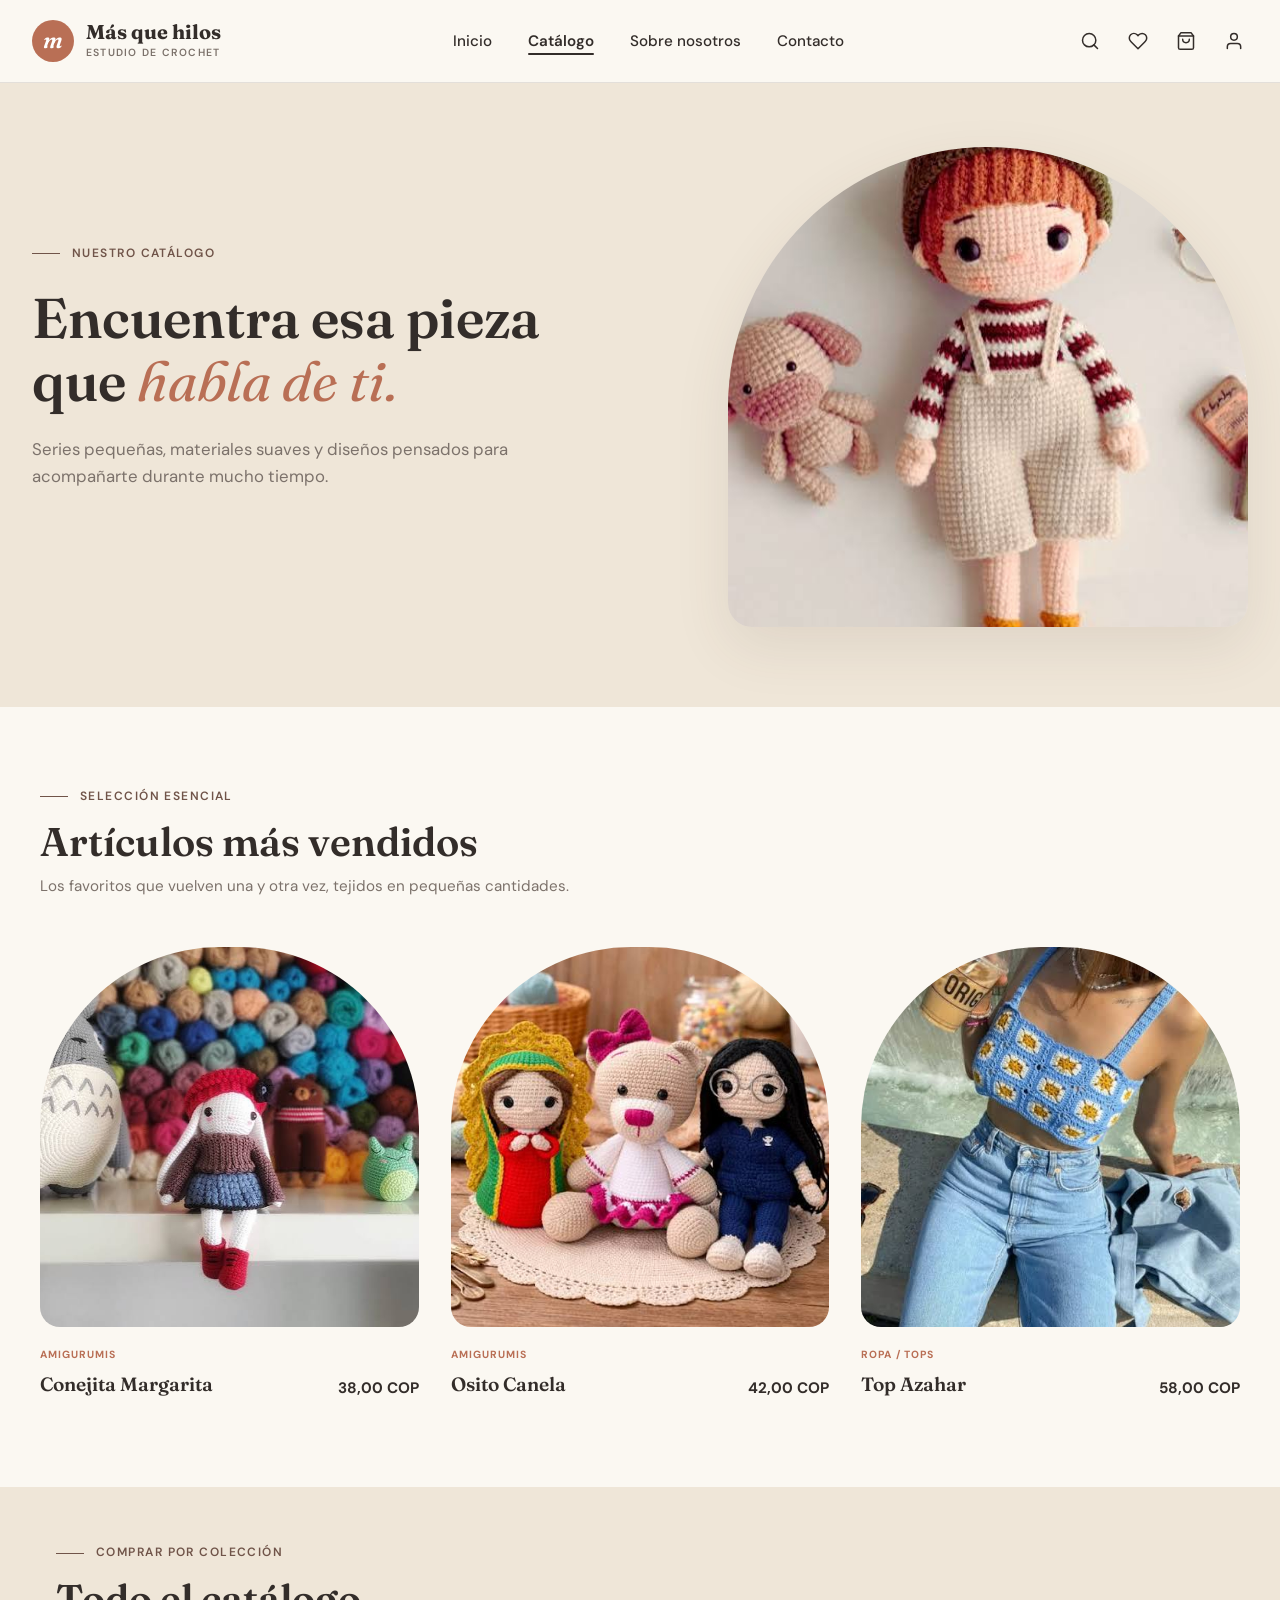
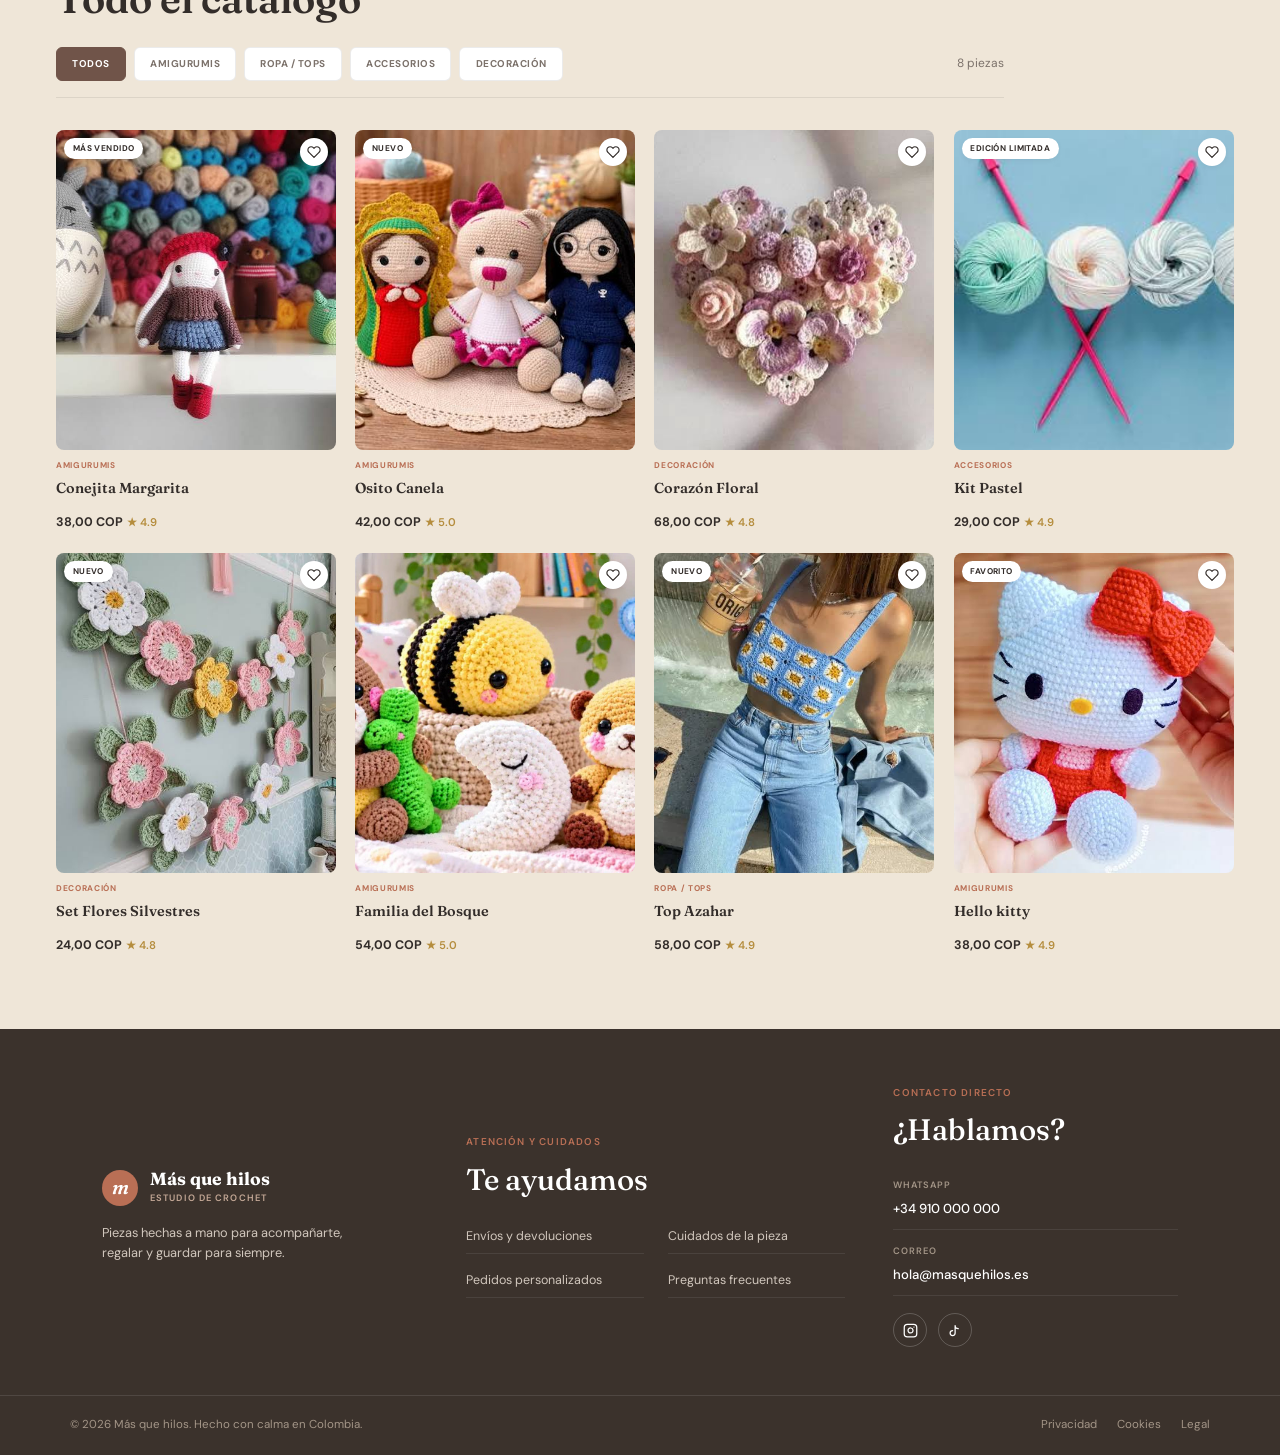
==== commit c344d7ee: "termine la primera version de la pagina" ====
--- a/pages/catalogo.html
+++ b/pages/catalogo.html
@@ -15,6 +15,7 @@
     <link rel="stylesheet" href="../src/css/base/reset.css">
     <link rel="stylesheet" href="../src/css/components/favorites-modal.css">
     <link rel="stylesheet" href="../src/css/components/cart-drawer.css">
+    <link rel="stylesheet" href="../src/css/components/user-dropdown.css">
     </head>
     <body>
 
@@ -76,12 +77,65 @@
             <span id="cart-badge" class="badge">0</span>
             </button>
 
-            <a href="cuenta.html" class="action-btn" title="Mi Cuenta">
+            <button type="button" class="action-btn" title="Mi Cuenta" id="user-toggle-btn">
             <svg width="20" height="20" viewBox="0 0 24 24" fill="none" stroke="currentColor" stroke-width="1.8" stroke-linecap="round" stroke-linejoin="round"><path d="M20 21v-2a4 4 0 0 0-4-4H8a4 4 0 0 0-4 4v2"/><circle cx="12" cy="7" r="4"/></svg>
-            </a>
-        </div>
-
-        </div>
+            </button>
+        </div>
+
+        </div>
+        <!-- Menú Desplegable de Espacio Personal -->
+        <div id="user-dropdown-menu" class="user-dropdown-card">
+        
+        <!-- Encabezado del usuario -->
+        <div class="user-dropdown-header">
+            <div class="user-avatar-circle">
+            <svg width="20" height="20" viewBox="0 0 24 24" fill="none" stroke="currentColor" stroke-width="1.8" stroke-linecap="round" stroke-linejoin="round"><path d="M20 21v-2a4 4 0 0 0-4-4H8a4 4 0 0 0-4 4v2"/><circle cx="12" cy="7" r="4"/></svg>
+            </div>
+            <div class="user-header-text">
+            <h3 class="user-title" id="user-greeting-title">Tu espacio personal</h3>
+            <p class="user-subtitle" id="user-greeting-subtitle">Todo lo tuyo, en un solo lugar</p>
+            </div>
+        </div>
+
+        <hr class="user-dropdown-divider">
+
+        <!-- Lista de Opciones (Cambiable dinámicamente con JS) -->
+        <nav class="user-dropdown-nav">
+            <ul id="user-menu-options">
+            <!-- Opción Destacada: Iniciar Sesión / Registrarse -->
+            <li>
+                <a href="../pages/cuenta.html" class="user-menu-link highlight-link">
+                <span>Iniciar Sesión / Registrarse</span>
+                <span class="arrow">&rarr;</span>
+                </a>
+            </li>
+
+            <!-- Opciones Estándar -->
+            <li>
+                <a href="../pages/cuenta.html?tab=pedidos" class="user-menu-link">
+                <span>Mis Pedidos</span>
+                <span class="chevron">&rsaquo;</span>
+                </a>
+            </li>
+
+            <li>
+                <a href="../pages/cuenta.html?tab=direcciones" class="user-menu-link">
+                <span>Direcciones de Envío</span>
+                <span class="chevron">&rsaquo;</span>
+                </a>
+            </li>
+
+            <li>
+                <a href="../pages/cuenta.html?tab=configuracion" class="user-menu-link">
+                <span>Configuración de Cuenta</span>
+                <span class="chevron">&rsaquo;</span>
+                </a>
+            </li>
+            </ul>
+        </nav>
+
+        </div>
+
     </header>
 
     <!-- Contenido Principal del Catalogo -->
@@ -144,7 +198,7 @@
                 <span class="product-category">AMIGURUMIS</span>
                 <div class="product-title-row">
                     <h3 class="product-name"><a href="detalle.html">Conejita Margarita</a></h3>
-                    <span class="product-price">38,00 €</span>
+                    <span class="product-price">38,00 COP</span>
                 </div>
                 </div>
             </article>
@@ -158,7 +212,7 @@
                 <span class="product-category">AMIGURUMIS</span>
                 <div class="product-title-row">
                     <h3 class="product-name"><a href="detalle.html">Osito Canela</a></h3>
-                    <span class="product-price">42,00 €</span>
+                    <span class="product-price">42,00 COP</span>
                 </div>
                 </div>
             </article>
@@ -172,7 +226,7 @@
                 <span class="product-category">ROPA / TOPS</span>
                 <div class="product-title-row">
                     <h3 class="product-name"><a href="detalle.html">Top Azahar</a></h3>
-                    <span class="product-price">58,00 €</span>
+                    <span class="product-price">58,00 COP</span>
                 </div>
                 </div>
             </article>
@@ -215,7 +269,7 @@
                     data-id="conejita-margarita" 
                     data-title="Conejita Margarita" 
                     data-category="amigurumis" 
-                    data-price="38,00 €" 
+                    data-price="38,00 COP" 
                     data-img="../src/assets/img/producto-conejita.jpg">
             <div class="product-image-wrapper">
                 <span class="product-badge">MÁS VENDIDO</span>
@@ -235,7 +289,7 @@
                 <span class="product-category">AMIGURUMIS</span>
                 <h3 class="product-name"><a href="#">Conejita Margarita</a></h3>
                 <div class="product-price-row">
-                <span class="price">38,00 €</span>
+                <span class="price">38,00 COP</span>
                 <span class="rating">★ 4.9</span>
                 </div>
             </div>
@@ -248,7 +302,7 @@
                     data-id="osito-canela"
                     data-category="amigurumis"
                     data-title="Osito Canela" 
-                    data-price="42,00 €" 
+                    data-price="42,00 COP" 
                     data-img="../src/assets/img/producto-osito.jpg">
                 <div class="product-image-wrapper">
                 <span class="product-badge">NUEVO</span>
@@ -265,7 +319,7 @@
                 <span class="product-category">AMIGURUMIS</span>
                 <h3 class="product-name"><a href="#">Osito Canela</a></h3>
                 <div class="product-price-row">
-                    <span class="price">42,00 €</span>
+                    <span class="price">42,00 COP</span>
                     <span class="rating">★ 5.0</span>
                 </div>
                 </div>
@@ -276,7 +330,7 @@
                     data-id="corazon-floral"
                     data-category="decoración"
                     data-title="Corazón Floral" 
-                    data-price="68,00 €" 
+                    data-price="68,00 COP" 
                     data-img="../src/assets/img/producto-manta.jpg">
                 <div class="product-image-wrapper">
                 <button class="wishlist-btn" title="Añadir a favoritos">
@@ -292,7 +346,7 @@
                 <span class="product-category">DECORACIÓN</span>
                 <h3 class="product-name"><a href="#">Corazón Floral</a></h3>
                 <div class="product-price-row">
-                    <span class="price">68,00 €</span>
+                    <span class="price">68,00 COP</span>
                     <span class="rating">★ 4.8</span>
                 </div>
                 </div>
@@ -303,7 +357,7 @@
                     data-category="accesorios"
                     data-id="kit-pastel" 
                     data-title="Kit Pastel" 
-                    data-price="29,00 €" 
+                    data-price="29,00 COP" 
                     data-img="../src/assets/img/kit-pastel.jpg">
                 <div class="product-image-wrapper">
                 <span class="product-badge">EDICIÓN LIMITADA</span>
@@ -320,7 +374,7 @@
                 <span class="product-category">ACCESORIOS</span>
                 <h3 class="product-name"><a href="#">Kit Pastel</a></h3>
                 <div class="product-price-row">
-                    <span class="price">29,00 €</span>
+                    <span class="price">29,00 COP</span>
                     <span class="rating">★ 4.9</span>
                 </div>
                 </div>
@@ -331,7 +385,7 @@
                     data-category="decoración"
                     data-id="set-flores-silvestres" 
                     data-title="Set Flores Silvestres" 
-                    data-price="24,00 €" 
+                    data-price="24,00 COP" 
                     data-img="../src/assets/img/flores-silvestres.jpg">
                 <div class="product-image-wrapper">
                 <span class="product-badge">NUEVO</span>
@@ -348,7 +402,7 @@
                 <span class="product-category">DECORACIÓN</span>
                 <h3 class="product-name"><a href="#">Set Flores Silvestres</a></h3>
                 <div class="product-price-row">
-                    <span class="price">24,00 €</span>
+                    <span class="price">24,00 COP</span>
                     <span class="rating">★ 4.8</span>
                 </div>
                 </div>
@@ -359,7 +413,7 @@
                     data-category="amigurumis"
                     data-id="familia-del-bosque" 
                     data-title="Familia del Bosque" 
-                    data-price="54,00 €" 
+                    data-price="54,00 COP" 
                     data-img="../src/assets/img/familia-bosque.jpg">
                 <div class="product-image-wrapper">
                 <button class="wishlist-btn" title="Añadir a favoritos">
@@ -375,7 +429,7 @@
                 <span class="product-category">AMIGURUMIS</span>
                 <h3 class="product-name"><a href="#">Familia del Bosque</a></h3>
                 <div class="product-price-row">
-                    <span class="price">54,00 €</span>
+                    <span class="price">54,00 COP</span>
                     <span class="rating">★ 5.0</span>
                 </div>
                 </div>
@@ -386,7 +440,7 @@
                     data-category="ropa / tops"
                     data-id="top-azahar" 
                     data-title="Top Azahar" 
-                    data-price="58,00 €" 
+                    data-price="58,00 COP" 
                     data-img="../src/assets/img/producto-top.jpg">
                 <div class="product-image-wrapper">
                 <span class="product-badge">NUEVO</span>
@@ -403,7 +457,7 @@
                 <span class="product-category">ROPA / TOPS</span>
                 <h3 class="product-name"><a href="#">Top Azahar</a></h3>
                 <div class="product-price-row">
-                    <span class="price">58,00 €</span>
+                    <span class="price">58,00 COP</span>
                     <span class="rating">★ 4.9</span>
                 </div>
                 </div>
@@ -414,7 +468,7 @@
                     data-category="amigurumis"
                     data-id="hello-kitty" 
                     data-title="Hello kitty" 
-                    data-price="38,00 €" 
+                    data-price="38,00 COP" 
                     data-img="../src/assets/img/hello-kitty.jpg">
                 <div class="product-image-wrapper">
                 <span class="product-badge">FAVORITO</span>
@@ -431,7 +485,7 @@
                 <span class="product-category">AMIGURUMIS</span>
                 <h3 class="product-name"><a href="#">Hello kitty</a></h3>
                 <div class="product-price-row">
-                    <span class="price">38,00 €</span>
+                    <span class="price">38,00 COP</span>
                     <span class="rating">★ 4.9</span>
                 </div>
                 </div>
@@ -594,7 +648,7 @@
         <div class="cart-drawer-footer">
         <div class="cart-summary-row">
             <span class="summary-label">Subtotal</span>
-            <span class="summary-value" id="cart-subtotal-price">0,00 €</span>
+            <span class="summary-value" id="cart-subtotal-price">0,00 COP</span>
         </div>
         
         <div class="cart-summary-row shipping-row">
--- a/src/css/layout/grid.css
+++ b/src/css/layout/grid.css
@@ -262,4 +262,770 @@
 /* Banner principal de Catálogo */
 .catalog-hero {
   background-color: var(--sand); /* o var(--rose) según el tono exacto de tu paleta */
+}
+
+
+
+/* ==========================================
+   SECCIÓN: SOBRE NOSOTROS (HERO)
+========================================== */
+.about-hero {
+  padding: 4rem 2rem 5rem 2rem;
+  background-color: var(--cream);
+}
+
+.about-hero-container {
+  max-width: 1280px;
+  margin: 0 auto;
+  display: flex;
+  flex-direction: column;
+  gap: 3.5rem;
+}
+
+/* Cabecera centrada para Títulos y Descripción */
+.about-hero-header {
+  display: flex;
+  flex-direction: column;
+  align-items: center; /* Centra horizontalmente todo el contenido */
+  text-align: center; /* Centra el texto */
+  gap: 1.5rem;
+}
+
+.about-hero-titles {
+  display: flex;
+  flex-direction: column;
+  align-items: center; /* Centra la línea con el subtítulo y el título */
+  max-width: 800px;
+}
+
+.about-subtitle-wrapper {
+  display: flex;
+  align-items: center;
+  gap: 0.75rem;
+  margin-bottom: 1rem;
+}
+
+.about-subtitle {
+  font-family: var(--font-sans);
+  font-size: 0.75rem;
+  font-weight: 600;
+  color: var(--terracotta);
+  letter-spacing: 0.12em;
+  text-transform: uppercase;
+}
+
+.about-title {
+  font-family: var(--font-serif);
+  font-size: 3.75rem;
+  line-height: 1.08;
+  color: var(--ink);
+  font-weight: 600;
+}
+
+.about-title .highlight {
+  font-style: italic;
+  color: var(--terracotta);
+  font-weight: 400;
+}
+
+.about-hero-description {
+  max-width: 620px;
+  margin: 0 auto; /* Centra el bloque del párrafo */
+}
+
+.about-hero-description p {
+  font-family: var(--font-sans);
+  font-size: 1.05rem;
+  line-height: 1.65;
+  color: var(--muted);
+}
+
+/* Tarjeta de Imagen Principal en Arco */
+.about-hero-image-wrapper {
+  width: 100%;
+  display: flex;
+  justify-content: center;
+}
+
+
+.about-hero-image-card {
+  width: 93%; /* Reducción del 7% en el ancho */
+  margin: 0 auto; /* Centra la tarjeta en el contenedor */
+  height: 640px;
+  border-radius: 210px 210px 24px 24px; /* Un poco más arqueada (10%+ respecto a 120px) */
+  overflow: hidden;
+  background-color: var(--sand);
+  box-shadow: var(--shadow);
+}
+
+
+
+
+
+
+.about-hero-image-card img {
+  width: 100%;
+  height: 100%;
+  object-fit: cover;
+}
+
+/* Responsivo */
+@media (max-width: 992px) {
+  .about-hero-header {
+    flex-direction: column;
+    align-items: flex-start;
+    gap: 1.5rem;
+  }
+
+  .about-title {
+    font-size: 2.75rem;
+  }
+
+  .about-hero-image-card {
+    width: 100%; /* En móviles vuelve al 100% para aprovechar el espacio */
+    height: 440px;
+    border-radius: 70px 70px 16px 16px;
+  }
+}
+
+
+
+
+
+/* ==========================================
+   SECCIÓN: NUESTRO PROCESO
+========================================== */
+.process-section {
+  background-color: var(--sand); /* Color de fondo cálido de las variables */
+  padding: 6rem 2rem 7rem 2rem;
+}
+
+.process-container {
+  max-width: 1280px;
+  margin: 0 auto;
+}
+
+/* Header de la sección */
+.process-header {
+  margin-bottom: 3.5rem;
+}
+
+.process-subtitle {
+  font-family: var(--font-sans);
+  font-size: 0.75rem;
+  font-weight: 600;
+  color: var(--terracotta);
+  letter-spacing: 0.12em;
+  text-transform: uppercase;
+}
+
+.process-title {
+  font-family: var(--font-serif);
+  font-size: 3.5rem;
+  line-height: 1.1;
+  color: var(--ink);
+  font-weight: 600;
+}
+
+/* Línea divisora superior */
+.process-divider {
+  width: 100%;
+  height: 1px;
+  background-color: var(--line);
+  margin-bottom: 3.5rem;
+}
+
+/* Grid con líneas divisoras verticales */
+.process-grid {
+  display: grid;
+  grid-template-columns: repeat(4, 1fr);
+}
+
+.process-step {
+  padding-right: 2rem;
+  border-right: 1px solid var(--line);
+  display: flex;
+  flex-direction: column;
+}
+
+/* Ajustes de espacio interno para las columnas centrales e internas */
+.process-step:not(:first-child) {
+  padding-left: 2rem;
+}
+
+/* Eliminamos el borde derecho de la última columna */
+.process-step:last-child {
+  border-right: none;
+  padding-right: 0;
+}
+
+/* Tipografía de los pasos */
+.step-number {
+  font-family: var(--font-sans);
+  font-size: 0.85rem;
+  font-weight: 600;
+  color: var(--terracotta);
+  margin-bottom: 2rem;
+  display: block;
+}
+
+.step-title {
+  font-family: var(--font-serif);
+  font-size: 1.75rem;
+  font-weight: 600;
+  color: var(--ink);
+  margin-bottom: 1rem;
+}
+
+.step-description {
+  font-family: var(--font-sans);
+  font-size: 0.95rem;
+  line-height: 1.6;
+  color: var(--muted);
+  max-width: 260px;
+}
+
+/* Responsivo */
+@media (max-width: 992px) {
+  .process-grid {
+    grid-template-columns: repeat(2, 1fr);
+    gap: 3rem 0;
+  }
+
+  .process-step {
+    border-right: none;
+    padding-left: 0 !important;
+    padding-right: 1.5rem;
+  }
+
+  .process-title {
+    font-size: 2.5rem;
+  }
+}
+
+@media (max-width: 576px) {
+  .process-grid {
+    grid-template-columns: 1fr;
+  }
+
+  .process-step {
+    padding-right: 0;
+    border-bottom: 1px solid var(--line);
+    padding-bottom: 2rem;
+  }
+
+  .process-step:last-child {
+    border-bottom: none;
+  }
+}
+
+
+
+
+/* ==========================================
+   SECCIÓN: LO QUE NOS MUEVE / VALORES
+========================================== */
+.values-section {
+  background-color: var(--cream);
+  padding: 6rem 2rem 7rem 2rem;
+}
+
+.values-container {
+  max-width: 1280px;
+  margin: 0 auto;
+  display: grid;
+  grid-template-columns: 1fr 1fr;
+  gap: 3.5rem;
+  align-items: center;
+}
+
+/* Columna Izquierda: Tarjeta de Imagen en Arco */
+.values-image-wrapper {
+  display: flex;
+  justify-content: flex-end;
+  width: 100%;
+}
+
+.values-image-card {
+  width: 100%;
+  max-width: 520px;
+  height: 580px;
+  border-radius: 260px 260px 24px 24px; /* Forma de arco / domo */
+  overflow: hidden;
+  background-color: var(--sand);
+  box-shadow: var(--shadow);
+}
+
+.values-image-card img {
+  width: 100%;
+  height: 100%;
+  object-fit: cover;
+}
+
+/* Columna Derecha: Textos */
+.values-content {
+  display: flex;
+  flex-direction: column;
+  align-items: flex-start;
+}
+
+.values-subtitle {
+  font-family: var(--font-sans);
+  font-size: 0.75rem;
+  font-weight: 600;
+  color: var(--terracotta);
+  letter-spacing: 0.12em;
+  text-transform: uppercase;
+}
+
+.values-title {
+  font-family: var(--font-serif);
+  font-size: 3.5rem;
+  line-height: 1.1;
+  color: var(--ink);
+  font-weight: 600;
+  margin-top: 1rem;
+  margin-bottom: 1.5rem;
+}
+
+.values-description {
+  font-family: var(--font-sans);
+  font-size: 1.05rem;
+  line-height: 1.65;
+  color: var(--muted);
+  max-width: 500px;
+  margin-bottom: 2.5rem;
+}
+
+/* Botón de Acción */
+.btn-values-primary {
+  background-color: var(--cocoa);
+  color: #ffffff;
+  font-family: var(--font-sans);
+  font-size: 0.95rem;
+  font-weight: 500;
+  padding: 0.95rem 1.8rem;
+  border-radius: 8px;
+  display: inline-flex;
+  align-items: center;
+  gap: 0.6rem;
+  box-shadow: 0 4px 15px rgba(112, 84, 73, 0.2);
+  transition: background-color 0.2s ease, transform 0.2s ease, box-shadow 0.2s ease;
+}
+
+.btn-values-primary:hover {
+  background-color: var(--ink);
+  transform: translateY(-2px);
+  box-shadow: 0 6px 20px rgba(51, 45, 42, 0.25);
+}
+
+/* Responsivo */
+@media (max-width: 992px) {
+  .values-container {
+    grid-template-columns: 1fr;
+    gap: 3.5rem;
+  }
+
+  .values-title {
+    font-size: 2.75rem;
+  }
+
+  .values-image-card {
+    max-width: 100%;
+    height: 420px;
+    border-radius: 180px 180px 20px 20px;
+  }
+}
+
+
+
+/* ==========================================
+   SECCIÓN: PÁGINA DE CONTACTO
+========================================== */
+.contact-section {
+  background-color: var(--sand); /* Tono beige cálido */
+  padding: 5rem 2rem 6rem 2rem;
+}
+
+.contact-container {
+  max-width: 1280px;
+  margin: 0 auto;
+  display: grid;
+  grid-template-columns: 1fr 1.1fr;
+  gap: 4rem;
+  align-items: flex-start;
+}
+
+/* Columna Izquierda */
+.contact-info-col {
+  display: flex;
+  flex-direction: column;
+  padding-top: 1rem;
+}
+
+.contact-subtitle {
+  font-family: var(--font-sans);
+  font-size: 0.75rem;
+  font-weight: 600;
+  color: var(--terracotta);
+  letter-spacing: 0.12em;
+  text-transform: uppercase;
+}
+
+.contact-title {
+  font-family: var(--font-serif);
+  font-size: 3.8rem;
+  line-height: 1.05;
+  color: var(--ink);
+  font-weight: 600;
+  margin-top: 1rem;
+  margin-bottom: 1.5rem;
+}
+
+.contact-title .highlight {
+  font-style: italic;
+  color: var(--terracotta);
+  font-weight: 400;
+}
+
+.contact-description {
+  font-family: var(--font-sans);
+  font-size: 1.05rem;
+  line-height: 1.6;
+  color: var(--muted);
+  max-width: 460px;
+  margin-bottom: 3rem;
+}
+
+/* Lista de Métodos de Contacto */
+.contact-methods {
+  display: flex;
+  flex-direction: column;
+  gap: 1.5rem;
+}
+
+.contact-method-item {
+  display: flex;
+  align-items: center;
+  gap: 1rem;
+}
+
+.contact-icon-circle {
+  width: 44px;
+  height: 44px;
+  border-radius: 50%;
+  background-color: var(--rose); /* Tono rosado suave */
+  color: var(--cocoa);
+  display: flex;
+  align-items: center;
+  justify-content: center;
+  font-family: var(--font-sans);
+  font-size: 1rem;
+  font-weight: 600;
+  flex-shrink: 0;
+}
+
+.method-text {
+  display: flex;
+  flex-direction: column;
+}
+
+.method-label {
+  font-family: var(--font-sans);
+  font-size: 0.7rem;
+  font-weight: 600;
+  color: var(--muted);
+  letter-spacing: 0.1em;
+}
+
+.method-value {
+  font-family: var(--font-sans);
+  font-size: 0.95rem;
+  font-weight: 600;
+  color: var(--ink);
+  transition: color 0.2s ease;
+}
+
+.method-value:hover {
+  color: var(--terracotta);
+}
+
+/* Columna Derecha: Tarjeta del Formulario */
+.contact-form-card {
+  background-color: var(--paper); /* Fondo blanco hueso */
+  border-radius: 28px;
+  padding: 3rem 3rem 2.5rem 3rem;
+  box-shadow: 0 15px 40px rgba(51, 45, 42, 0.05);
+}
+
+.form-header {
+  display: flex;
+  justify-content: space-between;
+  align-items: baseline;
+  margin-bottom: 2rem;
+}
+
+.form-title {
+  font-family: var(--font-serif);
+  font-size: 2.2rem;
+  font-weight: 600;
+  color: var(--ink);
+}
+
+.form-required-note {
+  font-family: var(--font-sans);
+  font-size: 0.75rem;
+  color: var(--muted);
+}
+
+/* Campos de entrada */
+.contact-form {
+  display: flex;
+  flex-direction: column;
+  gap: 1.5rem;
+}
+
+.form-group {
+  display: flex;
+  flex-direction: column;
+  gap: 0.5rem;
+}
+
+.form-group label {
+  font-family: var(--font-sans);
+  font-size: 0.85rem;
+  font-weight: 600;
+  color: var(--ink);
+}
+
+.form-group input,
+.form-group textarea,
+.custom-select-wrapper select {
+  width: 100%;
+  background-color: #f7f3ee; /* Tono de fondo suave para los campos */
+  border: 1px solid transparent;
+  border-radius: 12px;
+  padding: 0.95rem 1.25rem;
+  font-family: var(--font-sans);
+  font-size: 0.95rem;
+  color: var(--ink);
+  outline: none;
+  transition: border-color 0.2s ease, background-color 0.2s ease;
+}
+
+.form-group input::placeholder,
+.form-group textarea::placeholder {
+  color: #a39992;
+}
+
+.form-group input:focus,
+.form-group textarea:focus,
+.custom-select-wrapper select:focus {
+  border-color: var(--terracotta);
+  background-color: var(--paper);
+}
+
+.form-group textarea {
+  resize: vertical;
+  min-height: 120px;
+}
+
+/* Estilización personalizada del Select */
+.custom-select-wrapper {
+  position: relative;
+  width: 100%;
+}
+
+.custom-select-wrapper select {
+  appearance: none;
+  -webkit-appearance: none;
+  -moz-appearance: none;
+  cursor: pointer;
+  padding-right: 2.5rem;
+}
+
+.select-arrow {
+  position: absolute;
+  right: 1.25rem;
+  top: 50%;
+  transform: translateY(-50%);
+  pointer-events: none;
+  color: var(--muted);
+  display: flex;
+  align-items: center;
+}
+
+/* Estilizado interno de las opciones del select */
+.custom-select-wrapper select option {
+  background-color: var(--paper);
+  color: var(--ink);
+  padding: 0.8rem;
+}
+
+/* Botón de Enviar */
+.btn-submit-form {
+  background-color: var(--cocoa);
+  color: #ffffff;
+  font-family: var(--font-sans);
+  font-size: 0.95rem;
+  font-weight: 500;
+  padding: 1.1rem;
+  border: none;
+  border-radius: 12px;
+  cursor: pointer;
+  display: flex;
+  align-items: center;
+  justify-content: center;
+  gap: 0.6rem;
+  margin-top: 0.5rem;
+  transition: background-color 0.2s ease, transform 0.1s ease;
+}
+
+.btn-submit-form:hover {
+  background-color: var(--ink);
+  transform: translateY(-2px);
+}
+
+/* Responsivo */
+@media (max-width: 992px) {
+  .contact-container {
+    grid-template-columns: 1fr;
+    gap: 3rem;
+  }
+
+  .contact-title {
+    font-size: 3rem;
+  }
+
+  .contact-form-card {
+    padding: 2rem;
+  }
+}
+
+
+/* ==========================================
+   SECCIÓN: PREGUNTAS FRECUENTES (FAQ)
+========================================== */
+.faq-section {
+  background-color: var(--cream); /* Tono claro de fondo */
+  padding: 6rem 2rem 7rem 2rem;
+}
+
+.faq-container {
+  max-width: 1280px; /* Mismo ancho contenedor que el resto del sitio */
+  margin: 0 auto;
+}
+
+/* Limitamos el ancho interno para que la lista de preguntas 
+   no se estire demasiado y mantenga la proporción de Figma */
+.faq-accordion {
+  display: flex;
+  flex-direction: column;
+  max-width: 820px; /* Ancho cómodo para lectura alineado a la izquierda */
+}
+
+@media (max-width: 1200px) {
+  .faq-container {
+    margin: 0 auto; /* Se centra en pantallas medianas y pequeñas */
+  }
+}
+
+.faq-header {
+  margin-bottom: 2.5rem;
+}
+
+.faq-subtitle {
+  font-family: var(--font-sans);
+  font-size: 0.75rem;
+  font-weight: 600;
+  color: var(--terracotta);
+  letter-spacing: 0.12em;
+  text-transform: uppercase;
+}
+
+.faq-title {
+  font-family: var(--font-serif);
+  font-size: 3.5rem;
+  line-height: 1.1;
+  color: var(--ink);
+  font-weight: 600;
+  margin-top: 0.75rem;
+}
+
+
+
+.faq-item {
+  border-top: 1px solid var(--line);
+}
+
+.faq-item:last-child {
+  border-bottom: 1px solid var(--line);
+}
+
+/* Botón Desplegable */
+.faq-trigger {
+  width: 100%;
+  background: none;
+  border: none;
+  outline: none;
+  padding: 1.75rem 0;
+  display: flex;
+  justify-content: space-between;
+  align-items: center;
+  cursor: pointer;
+  text-align: left;
+}
+
+.faq-question {
+  font-family: var(--font-serif);
+  font-size: 1.35rem;
+  font-weight: 600;
+  color: var(--ink);
+  transition: color 0.2s ease;
+}
+
+.faq-trigger:hover .faq-question {
+  color: var(--terracotta);
+}
+
+.faq-icon {
+  font-family: var(--font-sans);
+  font-size: 1.4rem;
+  font-weight: 400;
+  color: var(--terracotta);
+  line-height: 1;
+  margin-left: 1rem;
+  transition: transform 0.25 ease;
+  user-select: none;
+}
+
+/* Contenido / Respuesta */
+.faq-content {
+  max-height: 0;
+  overflow: hidden;
+  transition: max-height 0.35s ease, padding 0.35s ease;
+}
+
+.faq-answer {
+  font-family: var(--font-sans);
+  font-size: 0.95rem;
+  line-height: 1.6;
+  color: var(--muted);
+  padding-bottom: 1.75rem;
+}
+
+/* Estado Activo (Desplegado) */
+.faq-item.active .faq-icon {
+  transform: rotate(45deg); /* Gira el '+' para convertirlo en una '×' */
+}
+
+/* Responsivo */
+@media (max-width: 768px) {
+  .faq-title {
+    font-size: 2.5rem;
+  }
+
+  .faq-question {
+    font-size: 1.15rem;
+  }
 }
--- a/src/css/components/user-dropdown.css
+++ b/src/css/components/user-dropdown.css
@@ -0,0 +1,158 @@
+/* ==========================================
+   MENÚ DESPLEGABLE DE USUARIO (DROPDOWN)
+   ========================================== */
+
+/* Asegura que el contenedor de acciones en el header sirva de ancla */
+.header-actions {
+  position: relative;
+}
+
+/* Tarjeta flotante del Menú de Usuario */
+.user-dropdown-card {
+  position: absolute;
+  top: calc(100% + 12px);
+  right: 0;
+  width: 320px;
+  background-color: #fdfbf7; /* Fondo beige crema de Figma */
+  border-radius: 18px;
+  padding: 1.8rem;
+  box-shadow: 0 10px 30px rgba(0, 0, 0, 0.08);
+  border: 1px solid #f0eae1;
+  z-index: 990;
+
+  /* Estado oculto por defecto con animación de opacidad y desplazamiento */
+  opacity: 0;
+  visibility: hidden;
+  transform: translateY(-8px);
+  transition: opacity 0.25s ease, transform 0.25s ease, visibility 0.25s ease;
+}
+
+/* Clase activa que agregará JavaScript al hacer clic */
+.user-dropdown-card.active {
+  opacity: 1;
+  visibility: visible;
+  transform: translateY(0);
+}
+
+/* ENCABEZADO DEL MENÚ DE USUARIO */
+.user-dropdown-header {
+  display: flex;
+  align-items: center;
+  gap: 1rem;
+}
+
+/* Círculo suave para el avatar */
+.user-avatar-circle {
+  width: 44px;
+  height: 44px;
+  border-radius: 50%;
+  background-color: #f2ebd9; /* Tono beige rosado de la imagen */
+  display: flex;
+  align-items: center;
+  justify-content: center;
+  color: #a87b68;
+  flex-shrink: 0;
+}
+
+.user-header-text {
+  display: flex;
+  flex-direction: column;
+}
+
+.user-title {
+  font-family: serif;
+  font-size: 1.15rem;
+  color: #2c2b29;
+  font-weight: 600;
+  margin: 0;
+}
+
+.user-subtitle {
+  font-size: 0.72rem;
+  color: #888888;
+  margin-top: 0.2rem;
+}
+
+/* Línea divisora sutil */
+.user-dropdown-divider {
+  border: none;
+  border-top: 1px solid #ede8e0;
+  margin: 1.2rem 0 0.8rem 0;
+}
+
+/* LISTA DE NAVEGACIÓN Y ENLACES */
+.user-dropdown-nav ul {
+  list-style: none;
+  padding: 0;
+  margin: 0;
+  display: flex;
+  flex-direction: column;
+  gap: 0.3rem;
+}
+
+.user-menu-link {
+  display: flex;
+  align-items: center;
+  justify-content: space-between;
+  padding: 0.65rem 0.4rem;
+  text-decoration: none;
+  font-size: 0.85rem;
+  color: #4a4a4a;
+  border-radius: 8px;
+  transition: background-color 0.2s ease, color 0.2s ease;
+}
+
+.user-menu-link:hover {
+  background-color: #f5efe6;
+  color: #2c2b29;
+}
+
+/* Enlace destacado de Iniciar Sesión / Registrarse */
+.user-menu-link.highlight-link {
+  color: #a87b68; /* Tono terracota destacado */
+  font-weight: 600;
+}
+
+.user-menu-link.highlight-link .arrow {
+  font-size: 1rem;
+  transition: transform 0.2s ease;
+}
+
+.user-menu-link.highlight-link:hover .arrow {
+  transform: translateX(3px);
+}
+
+.user-menu-link .chevron {
+  color: #2c2b29;
+  font-size: 1rem;
+  font-weight: 300;
+}
+
+
+/* Contenido del enlace alineado con ícono */
+.menu-link-content {
+  display: flex;
+  align-items: center;
+  gap: 0.8rem;
+}
+
+.menu-link-content svg {
+  color: #a87b68; /* Tono terracota de Figma */
+  flex-shrink: 0;
+}
+
+/* Enlace/Botón de Cerrar Sesión */
+.user-menu-link.logout-link {
+  width: 100%;
+  border: none;
+  background: none;
+  cursor: pointer;
+  text-align: left;
+  color: #a87b68;
+  font-weight: 500;
+  padding: 0.65rem 0.4rem;
+}
+
+.user-menu-link.logout-link:hover {
+  background-color: #fceee9;
+}
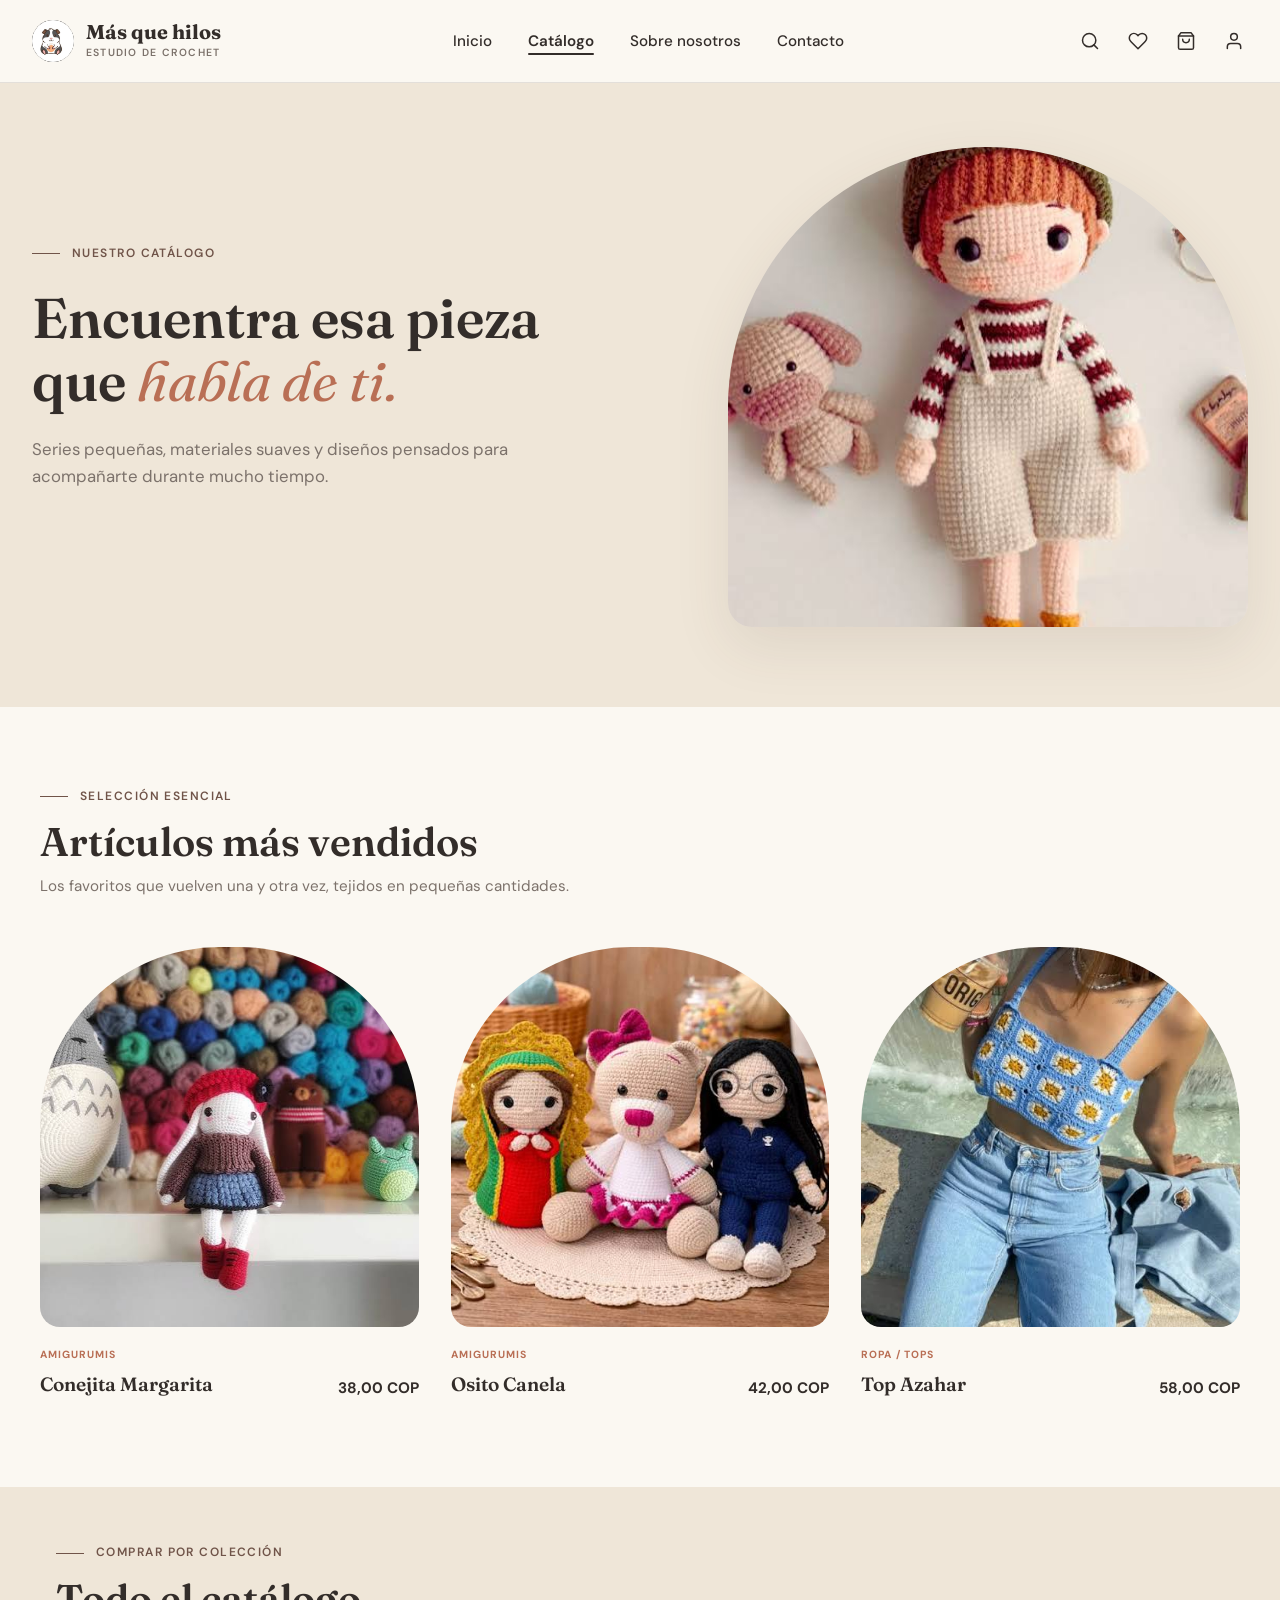
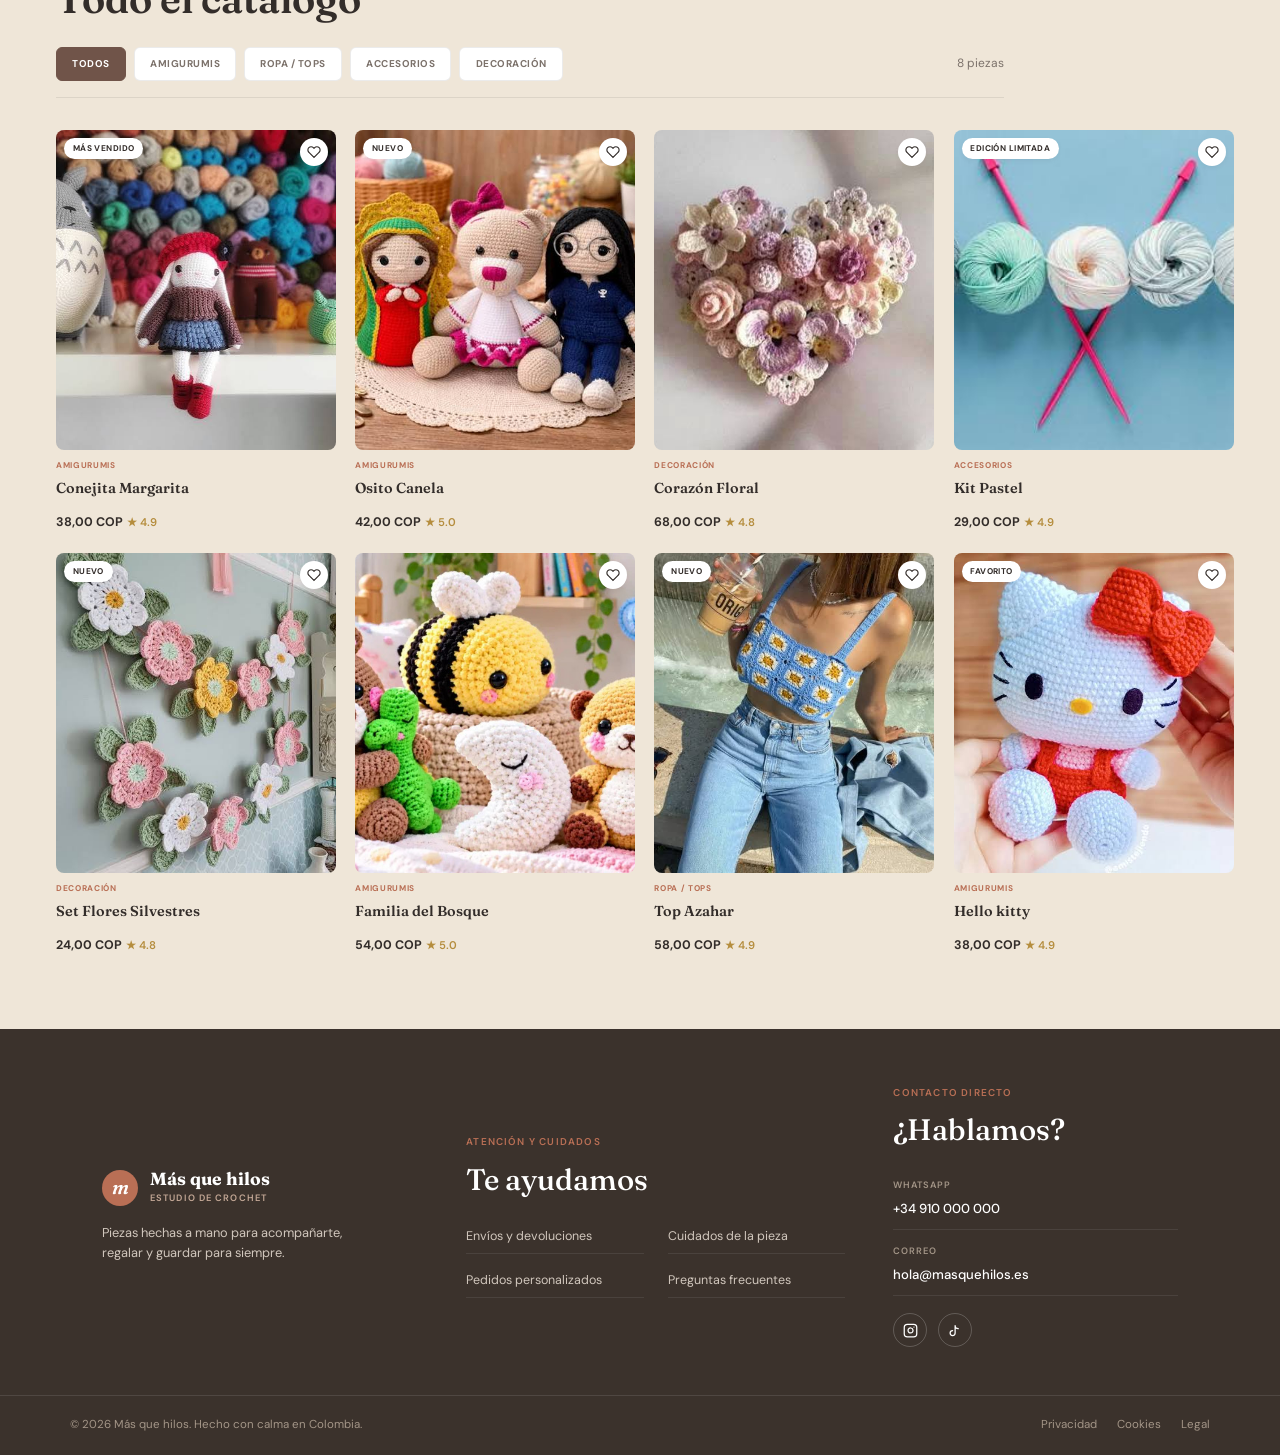
==== commit 606b26ee: "version frontend actualizada" ====
--- a/pages/catalogo.html
+++ b/pages/catalogo.html
@@ -4,6 +4,7 @@
     <meta charset="UTF-8">
     <meta name="viewport" content="width=device-width, initial-scale=1.0">
     <title>Catálogo — Más que hilos</title>
+    <link rel="icon" type="image/png" href="../src/assets/img/logo-gustavo.png">
     
     <!-- enlace de estilos del proyecto -->
     <link rel="stylesheet" href="../src/css/base/variables.css">
@@ -24,11 +25,13 @@
         <div class="header-container">
         
         <!-- Logo con ícono -->
-        <a href="../index.html" class="logo">
-            <div class="logo-icon">m</div>
+        <a href="index.html" class="logo">
+            <div class="logo-icon">
+                <img src="../src/assets/img/logo-circular.jpeg" alt="Logo de Más que hilos" class="logo-img">
+            </div>
             <div class="logo-text">
-            <span class="brand-name">Más que hilos</span>
-            <span class="brand-subtitle">ESTUDIO DE CROCHET</span>
+                <span class="brand-name">Más que hilos</span>
+                <span class="brand-subtitle">ESTUDIO DE CROCHET</span>
             </div>
         </a>
 
--- a/src/css/layout/header.css
+++ b/src/css/layout/header.css
@@ -385,3 +385,19 @@
   stroke: #d9534f;
 }
 
+
+
+.logo-icon {
+    /* Mantiene las dimensiones de tu círculo actual */
+    overflow: hidden; /* Corta cualquier parte de la imagen que sobresalga del círculo */
+    display: flex;
+    align-items: center;
+    justify-content: center;
+}
+
+.logo-img {
+    width: 100%;
+    height: 100%;
+    object-fit: cover; /* O 'contain' si quieres que la imagen se vea completa dentro del círculo */
+}
+
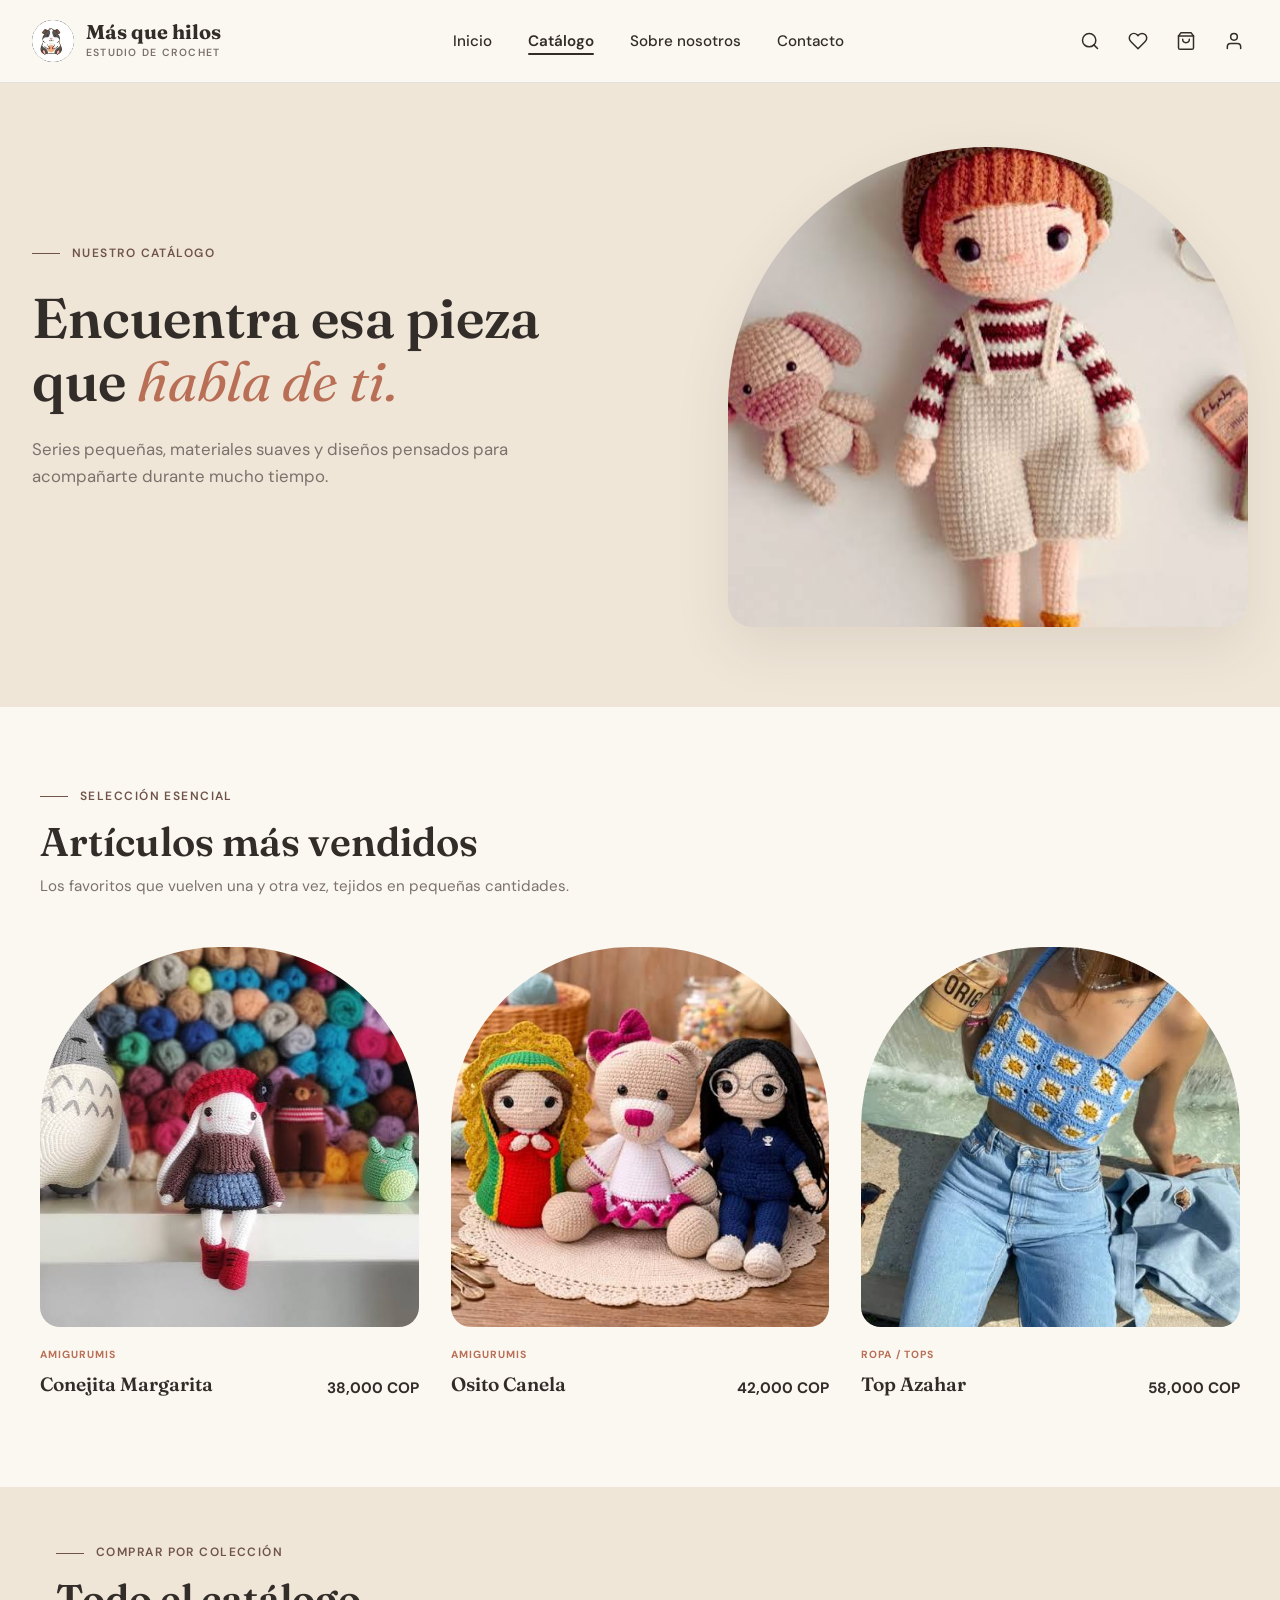
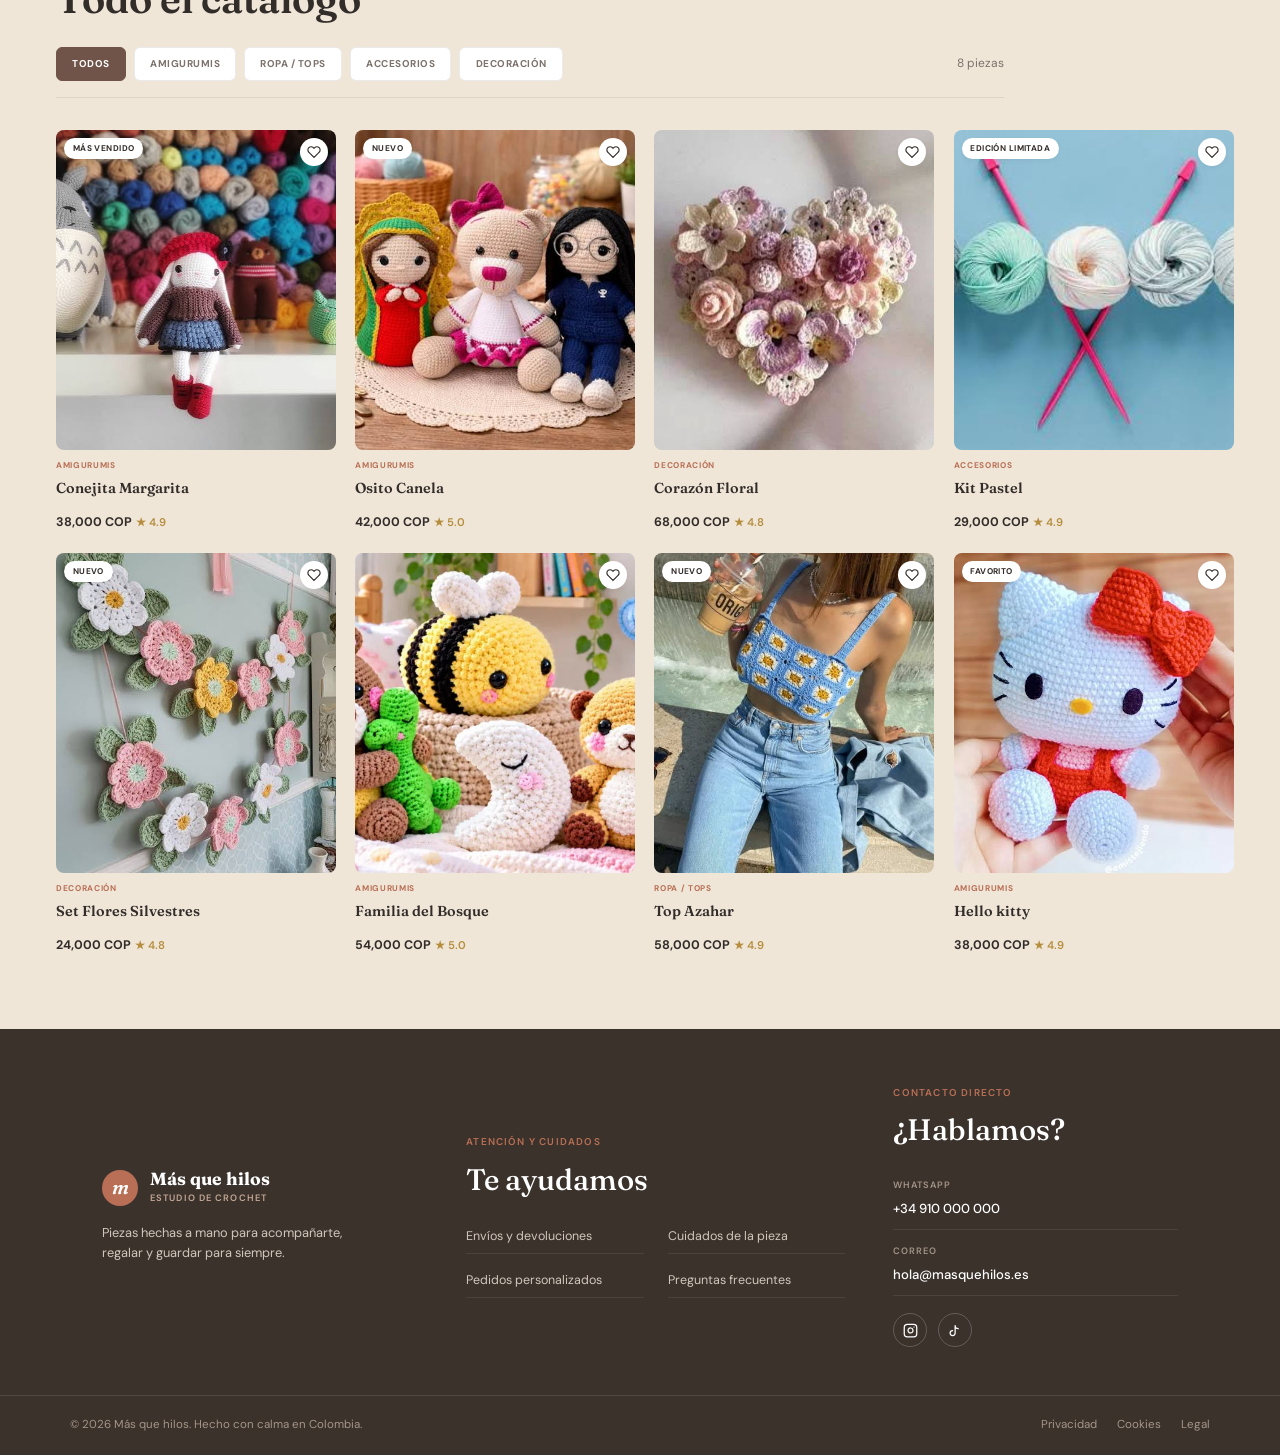
==== commit 24e8f289: "termine algunos ajustes pequenos" ====
--- a/pages/catalogo.html
+++ b/pages/catalogo.html
@@ -201,7 +201,7 @@
                 <span class="product-category">AMIGURUMIS</span>
                 <div class="product-title-row">
                     <h3 class="product-name"><a href="detalle.html">Conejita Margarita</a></h3>
-                    <span class="product-price">38,00 COP</span>
+                    <span class="product-price">38,000 COP</span>
                 </div>
                 </div>
             </article>
@@ -215,7 +215,7 @@
                 <span class="product-category">AMIGURUMIS</span>
                 <div class="product-title-row">
                     <h3 class="product-name"><a href="detalle.html">Osito Canela</a></h3>
-                    <span class="product-price">42,00 COP</span>
+                    <span class="product-price">42,000 COP</span>
                 </div>
                 </div>
             </article>
@@ -229,7 +229,7 @@
                 <span class="product-category">ROPA / TOPS</span>
                 <div class="product-title-row">
                     <h3 class="product-name"><a href="detalle.html">Top Azahar</a></h3>
-                    <span class="product-price">58,00 COP</span>
+                    <span class="product-price">58,000 COP</span>
                 </div>
                 </div>
             </article>
@@ -272,7 +272,7 @@
                     data-id="conejita-margarita" 
                     data-title="Conejita Margarita" 
                     data-category="amigurumis" 
-                    data-price="38,00 COP" 
+                    data-price="38,000 COP" 
                     data-img="../src/assets/img/producto-conejita.jpg">
             <div class="product-image-wrapper">
                 <span class="product-badge">MÁS VENDIDO</span>
@@ -292,7 +292,7 @@
                 <span class="product-category">AMIGURUMIS</span>
                 <h3 class="product-name"><a href="#">Conejita Margarita</a></h3>
                 <div class="product-price-row">
-                <span class="price">38,00 COP</span>
+                <span class="price">38,000 COP</span>
                 <span class="rating">★ 4.9</span>
                 </div>
             </div>
@@ -305,7 +305,7 @@
                     data-id="osito-canela"
                     data-category="amigurumis"
                     data-title="Osito Canela" 
-                    data-price="42,00 COP" 
+                    data-price="42,000 COP" 
                     data-img="../src/assets/img/producto-osito.jpg">
                 <div class="product-image-wrapper">
                 <span class="product-badge">NUEVO</span>
@@ -322,7 +322,7 @@
                 <span class="product-category">AMIGURUMIS</span>
                 <h3 class="product-name"><a href="#">Osito Canela</a></h3>
                 <div class="product-price-row">
-                    <span class="price">42,00 COP</span>
+                    <span class="price">42,000 COP</span>
                     <span class="rating">★ 5.0</span>
                 </div>
                 </div>
@@ -333,7 +333,7 @@
                     data-id="corazon-floral"
                     data-category="decoración"
                     data-title="Corazón Floral" 
-                    data-price="68,00 COP" 
+                    data-price="68,000 COP" 
                     data-img="../src/assets/img/producto-manta.jpg">
                 <div class="product-image-wrapper">
                 <button class="wishlist-btn" title="Añadir a favoritos">
@@ -349,7 +349,7 @@
                 <span class="product-category">DECORACIÓN</span>
                 <h3 class="product-name"><a href="#">Corazón Floral</a></h3>
                 <div class="product-price-row">
-                    <span class="price">68,00 COP</span>
+                    <span class="price">68,000 COP</span>
                     <span class="rating">★ 4.8</span>
                 </div>
                 </div>
@@ -360,7 +360,7 @@
                     data-category="accesorios"
                     data-id="kit-pastel" 
                     data-title="Kit Pastel" 
-                    data-price="29,00 COP" 
+                    data-price="29,000 COP" 
                     data-img="../src/assets/img/kit-pastel.jpg">
                 <div class="product-image-wrapper">
                 <span class="product-badge">EDICIÓN LIMITADA</span>
@@ -377,7 +377,7 @@
                 <span class="product-category">ACCESORIOS</span>
                 <h3 class="product-name"><a href="#">Kit Pastel</a></h3>
                 <div class="product-price-row">
-                    <span class="price">29,00 COP</span>
+                    <span class="price">29,000 COP</span>
                     <span class="rating">★ 4.9</span>
                 </div>
                 </div>
@@ -388,7 +388,7 @@
                     data-category="decoración"
                     data-id="set-flores-silvestres" 
                     data-title="Set Flores Silvestres" 
-                    data-price="24,00 COP" 
+                    data-price="24,000 COP" 
                     data-img="../src/assets/img/flores-silvestres.jpg">
                 <div class="product-image-wrapper">
                 <span class="product-badge">NUEVO</span>
@@ -405,7 +405,7 @@
                 <span class="product-category">DECORACIÓN</span>
                 <h3 class="product-name"><a href="#">Set Flores Silvestres</a></h3>
                 <div class="product-price-row">
-                    <span class="price">24,00 COP</span>
+                    <span class="price">24,000 COP</span>
                     <span class="rating">★ 4.8</span>
                 </div>
                 </div>
@@ -416,7 +416,7 @@
                     data-category="amigurumis"
                     data-id="familia-del-bosque" 
                     data-title="Familia del Bosque" 
-                    data-price="54,00 COP" 
+                    data-price="54,000 COP" 
                     data-img="../src/assets/img/familia-bosque.jpg">
                 <div class="product-image-wrapper">
                 <button class="wishlist-btn" title="Añadir a favoritos">
@@ -432,7 +432,7 @@
                 <span class="product-category">AMIGURUMIS</span>
                 <h3 class="product-name"><a href="#">Familia del Bosque</a></h3>
                 <div class="product-price-row">
-                    <span class="price">54,00 COP</span>
+                    <span class="price">54,000 COP</span>
                     <span class="rating">★ 5.0</span>
                 </div>
                 </div>
@@ -443,7 +443,7 @@
                     data-category="ropa / tops"
                     data-id="top-azahar" 
                     data-title="Top Azahar" 
-                    data-price="58,00 COP" 
+                    data-price="58,000 COP" 
                     data-img="../src/assets/img/producto-top.jpg">
                 <div class="product-image-wrapper">
                 <span class="product-badge">NUEVO</span>
@@ -460,7 +460,7 @@
                 <span class="product-category">ROPA / TOPS</span>
                 <h3 class="product-name"><a href="#">Top Azahar</a></h3>
                 <div class="product-price-row">
-                    <span class="price">58,00 COP</span>
+                    <span class="price">58,000 COP</span>
                     <span class="rating">★ 4.9</span>
                 </div>
                 </div>
@@ -471,7 +471,7 @@
                     data-category="amigurumis"
                     data-id="hello-kitty" 
                     data-title="Hello kitty" 
-                    data-price="38,00 COP" 
+                    data-price="38,000 COP" 
                     data-img="../src/assets/img/hello-kitty.jpg">
                 <div class="product-image-wrapper">
                 <span class="product-badge">FAVORITO</span>
@@ -488,7 +488,7 @@
                 <span class="product-category">AMIGURUMIS</span>
                 <h3 class="product-name"><a href="#">Hello kitty</a></h3>
                 <div class="product-price-row">
-                    <span class="price">38,00 COP</span>
+                    <span class="price">38,000 COP</span>
                     <span class="rating">★ 4.9</span>
                 </div>
                 </div>
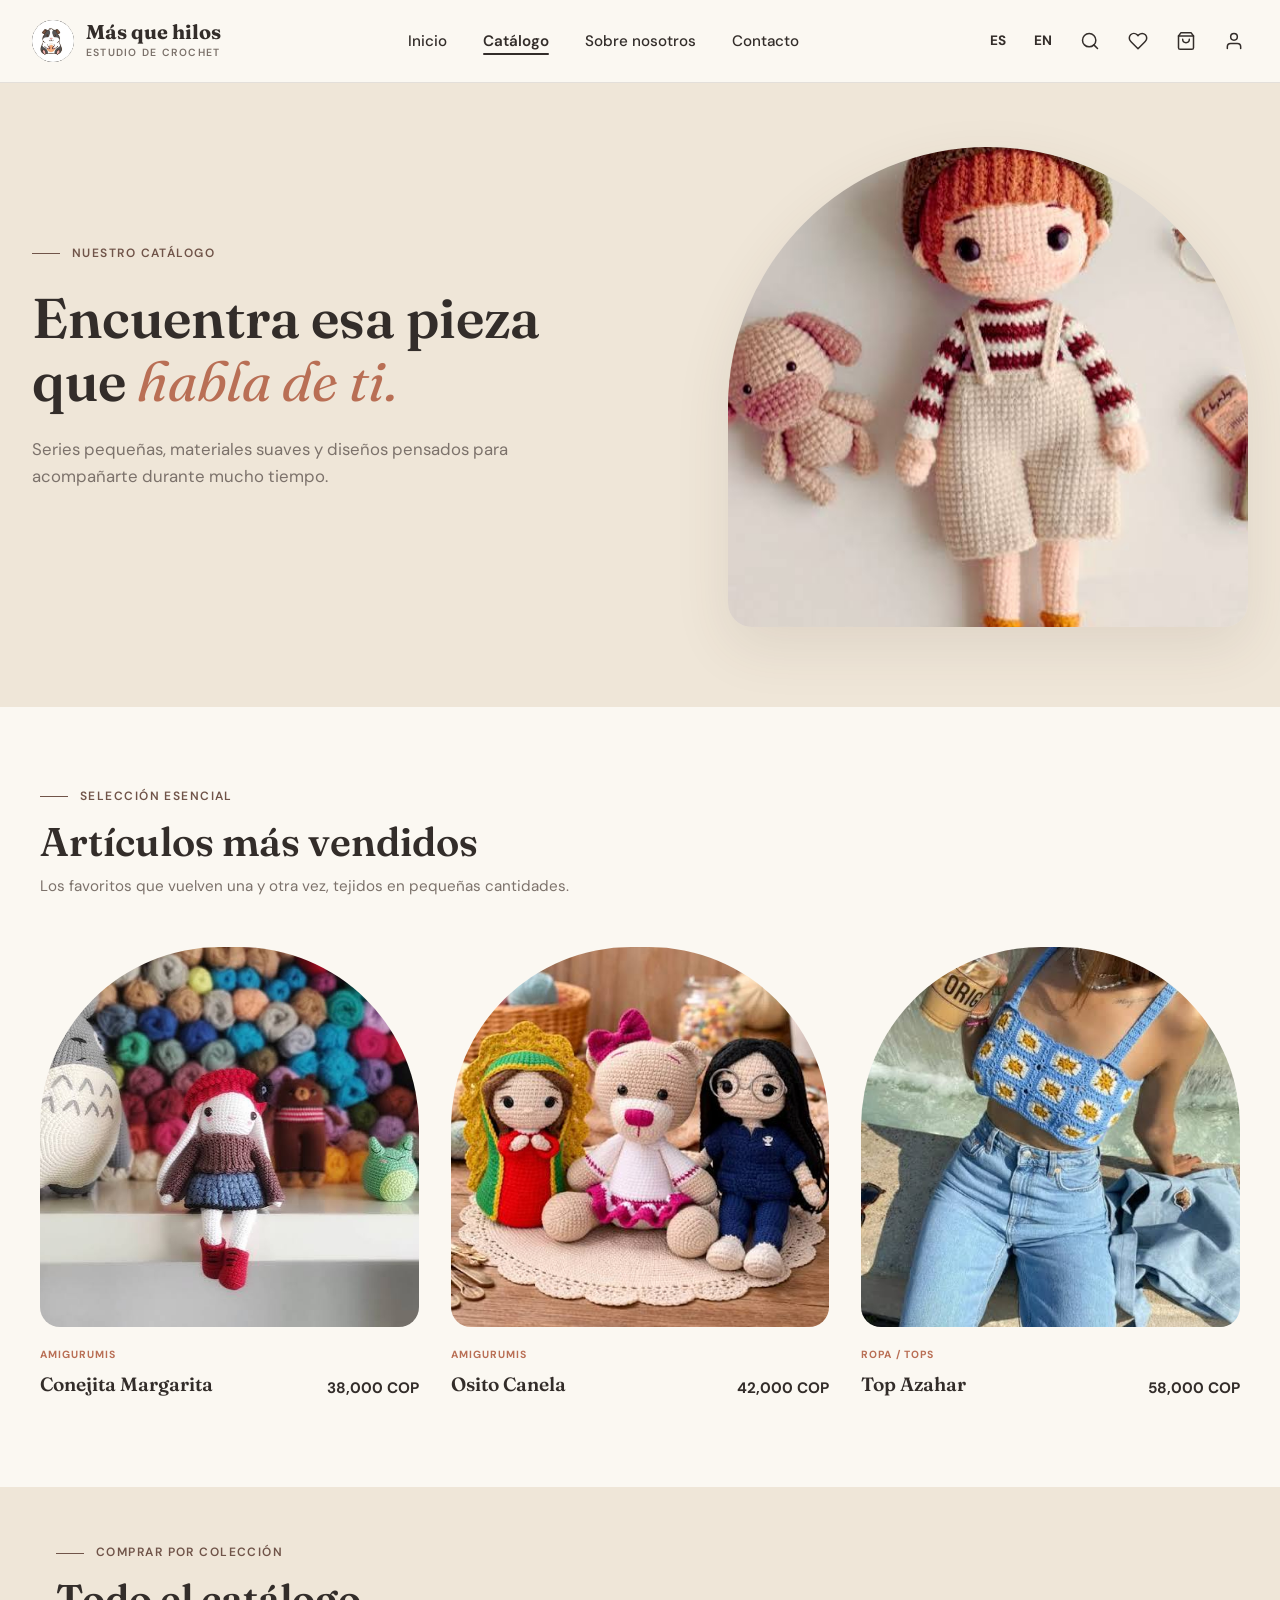
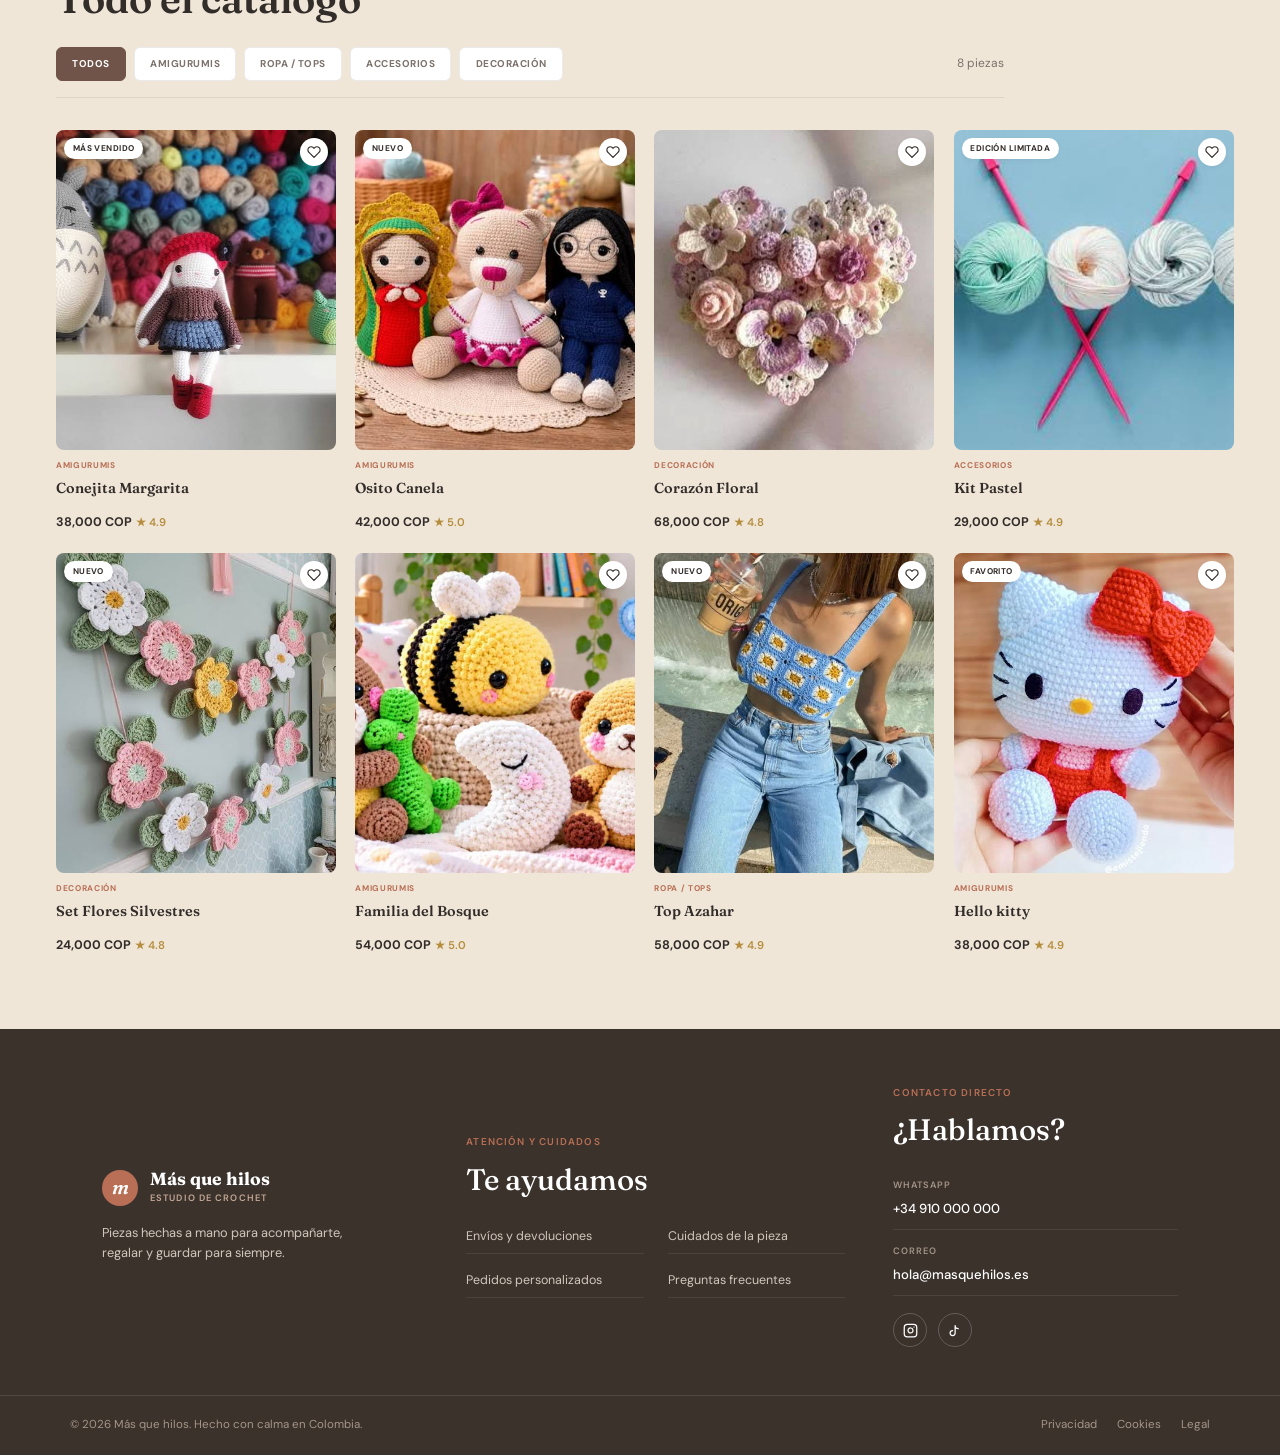
==== commit 90dc2816: "agrege la version en ingles" ====
--- a/pages/catalogo.html
+++ b/pages/catalogo.html
@@ -3,7 +3,7 @@
 <head>
     <meta charset="UTF-8">
     <meta name="viewport" content="width=device-width, initial-scale=1.0">
-    <title>Catálogo — Más que hilos</title>
+    <title data-i18n="cat_page_title">Catálogo — Más que hilos</title>
     <link rel="icon" type="image/png" href="../src/assets/img/logo-gustavo.png">
     
     <!-- enlace de estilos del proyecto -->
@@ -17,8 +17,8 @@
     <link rel="stylesheet" href="../src/css/components/favorites-modal.css">
     <link rel="stylesheet" href="../src/css/components/cart-drawer.css">
     <link rel="stylesheet" href="../src/css/components/user-dropdown.css">
-    </head>
-    <body>
+</head>
+<body>
 
     <!-- Encabezado / Navegación Principal -->
     <header class="main-header">
@@ -31,22 +31,26 @@
             </div>
             <div class="logo-text">
                 <span class="brand-name">Más que hilos</span>
-                <span class="brand-subtitle">ESTUDIO DE CROCHET</span>
+                <span class="brand-subtitle" data-i18n="brand_subtitle">ESTUDIO DE CROCHET</span>
             </div>
         </a>
 
         <!-- Navegacion -->
         <nav class="main-nav">
             <ul>
-            <li><a href="../index.html">Inicio</a></li>
-            <li><a href="catalogo.html" class="active">Catálogo</a></li>
-            <li><a href="nosotros.html">Sobre nosotros</a></li>
-            <li><a href="contacto.html">Contacto</a></li>
+            <li><a href="../index.html" data-i18n="nav_home">Inicio</a></li>
+            <li><a href="catalogo.html" class="active" data-i18n="nav_catalog">Catálogo</a></li>
+            <li><a href="nosotros.html" data-i18n="nav_about">Sobre nosotros</a></li>
+            <li><a href="contacto.html" data-i18n="nav_contact">Contacto</a></li>
             </ul>
         </nav>
 
         <!-- Acciones de Usuario -->
         <div class="header-actions">
+            <!-- Botones de cambiar el idioma -->
+            <button class="action-btn" onclick="cambiarIdioma('es')" title="Español" style="font-size: 0.85rem; font-weight: bold;">ES</button>
+            <button class="action-btn" onclick="cambiarIdioma('en')" title="English" style="font-size: 0.85rem; font-weight: bold;">EN</button>
+            
             <button class="action-btn" title="Buscar"  id="search-toggle-btn">
             <svg width="20" height="20" viewBox="0 0 24 24" fill="none" stroke="currentColor" stroke-width="1.8" stroke-linecap="round" stroke-linejoin="round"><circle cx="11" cy="11" r="8"/><line x1="21" y1="21" x2="16.65" y2="16.65"/></svg>
             </button>
@@ -59,9 +63,9 @@
                 <line x1="21" y1="21" x2="16.65" y2="16.65"></line>
                 </svg>
 
-                <input type="text" id="search-input" placeholder="Buscar piezas, colecciones..." />
-
-                <button type="submit" class="search-submit-btn">Buscar</button>
+                <input type="text" id="search-input" data-i18n="search_placeholder" placeholder="Buscar piezas, colecciones..." />
+
+                <button type="submit" class="search-submit-btn" data-i18n="search_btn">Buscar</button>
 
                 <!-- Botón para cerrar -->
                 <button type="button" id="search-close-btn" class="close-btn" aria-label="Cerrar búsqueda">
@@ -95,42 +99,37 @@
             <svg width="20" height="20" viewBox="0 0 24 24" fill="none" stroke="currentColor" stroke-width="1.8" stroke-linecap="round" stroke-linejoin="round"><path d="M20 21v-2a4 4 0 0 0-4-4H8a4 4 0 0 0-4 4v2"/><circle cx="12" cy="7" r="4"/></svg>
             </div>
             <div class="user-header-text">
-            <h3 class="user-title" id="user-greeting-title">Tu espacio personal</h3>
-            <p class="user-subtitle" id="user-greeting-subtitle">Todo lo tuyo, en un solo lugar</p>
+            <h3 class="user-title" id="user-greeting-title" data-i18n="user_title">Tu espacio personal</h3>
+            <p class="user-subtitle" id="user-greeting-subtitle" data-i18n="user_subtitle">Todo lo tuyo, en un solo lugar</p>
             </div>
         </div>
 
         <hr class="user-dropdown-divider">
 
-        <!-- Lista de Opciones (Cambiable dinámicamente con JS) -->
+        <!-- Lista de Opciones -->
         <nav class="user-dropdown-nav">
             <ul id="user-menu-options">
-            <!-- Opción Destacada: Iniciar Sesión / Registrarse -->
             <li>
                 <a href="../pages/cuenta.html" class="user-menu-link highlight-link">
-                <span>Iniciar Sesión / Registrarse</span>
+                <span data-i18n="user_login">Iniciar Sesión / Registrarse</span>
                 <span class="arrow">&rarr;</span>
                 </a>
             </li>
-
-            <!-- Opciones Estándar -->
             <li>
                 <a href="../pages/cuenta.html?tab=pedidos" class="user-menu-link">
-                <span>Mis Pedidos</span>
+                <span data-i18n="user_orders">Mis Pedidos</span>
                 <span class="chevron">&rsaquo;</span>
                 </a>
             </li>
-
             <li>
                 <a href="../pages/cuenta.html?tab=direcciones" class="user-menu-link">
-                <span>Direcciones de Envío</span>
+                <span data-i18n="user_addresses">Direcciones de Envío</span>
                 <span class="chevron">&rsaquo;</span>
                 </a>
             </li>
-
             <li>
                 <a href="../pages/cuenta.html?tab=configuracion" class="user-menu-link">
-                <span>Configuración de Cuenta</span>
+                <span data-i18n="user_settings">Configuración de Cuenta</span>
                 <span class="chevron">&rsaquo;</span>
                 </a>
             </li>
@@ -152,14 +151,14 @@
             <div class="hero-text-content">
             <div class="hero-subtitle-wrapper">
                 <span class="subtitle-line"></span>
-                <span class="hero-subtitle">NUESTRO CATÁLOGO</span>
-            </div>
-
-            <h1 class="hero-title">
+                <span class="hero-subtitle" data-i18n="cat_hero_sub">NUESTRO CATÁLOGO</span>
+            </div>
+
+            <h1 class="hero-title" data-i18n="cat_hero_title">
                 Encuentra esa pieza que <em class="highlight">habla de ti.</em>
             </h1>
 
-            <p class="hero-description">
+            <p class="hero-description" data-i18n="cat_hero_desc">
                 Series pequeñas, materiales suaves y diseños pensados para acompañarte durante mucho tiempo.
             </p>
             </div>
@@ -181,10 +180,10 @@
             <div class="section-header">
             <div class="subtitle-wrapper">
                 <span class="subtitle-line"></span>
-                <span class="section-subtitle">SELECCIÓN ESENCIAL</span>
-            </div>
-            <h2 class="section-title">Artículos más vendidos</h2>
-            <p class="section-description">
+                <span class="section-subtitle" data-i18n="cat_best_sub">SELECCIÓN ESENCIAL</span>
+            </div>
+            <h2 class="section-title" data-i18n="cat_best_title">Artículos más vendidos</h2>
+            <p class="section-description" data-i18n="cat_best_desc">
                 Los favoritos que vuelven una y otra vez, tejidos en pequeñas cantidades.
             </p>
             </div>
@@ -198,7 +197,7 @@
                 <img src="../src/assets/img/producto-conejita.jpg" alt="Conejita Margarita">
                 </div>
                 <div class="product-info-compact">
-                <span class="product-category">AMIGURUMIS</span>
+                <span class="product-category" data-i18n="cat_upper_amigurumis">AMIGURUMIS</span>
                 <div class="product-title-row">
                     <h3 class="product-name"><a href="detalle.html">Conejita Margarita</a></h3>
                     <span class="product-price">38,000 COP</span>
@@ -212,7 +211,7 @@
                 <img src="../src/assets/img/producto-osito.jpg" alt="Osito Canela">
                 </div>
                 <div class="product-info-compact">
-                <span class="product-category">AMIGURUMIS</span>
+                <span class="product-category" data-i18n="cat_upper_amigurumis">AMIGURUMIS</span>
                 <div class="product-title-row">
                     <h3 class="product-name"><a href="detalle.html">Osito Canela</a></h3>
                     <span class="product-price">42,000 COP</span>
@@ -226,7 +225,7 @@
                 <img src="../src/assets/img/producto-top.jpg" alt="Top Azahar">
                 </div>
                 <div class="product-info-compact">
-                <span class="product-category">ROPA / TOPS</span>
+                <span class="product-category" data-i18n="cat_upper_clothes">ROPA / TOPS</span>
                 <div class="product-title-row">
                     <h3 class="product-name"><a href="detalle.html">Top Azahar</a></h3>
                     <span class="product-price">58,000 COP</span>
@@ -246,19 +245,20 @@
             <div class="catalog-header">
             <div class="subtitle-wrapper">
                 <span class="subtitle-line"></span>
-                <span class="section-subtitle">COMPRAR POR COLECCIÓN</span>
-            </div>
-            <h2 class="section-title">Todo el catálogo</h2>
+                <span class="section-subtitle" data-i18n="cat_grid_sub">COMPRAR POR COLECCIÓN</span>
+            </div>
+            <h2 class="section-title" data-i18n="cat_grid_title">Todo el catálogo</h2>
 
             <div class="catalog-toolbar">
                 <div class="filter-buttons">
-                <button class="filter-btn active" onclick="filterCatalog(this)">TODOS</button>
-                <button class="filter-btn" onclick="filterCatalog(this)">AMIGURUMIS</button>
-                <button class="filter-btn" onclick="filterCatalog(this)">ROPA / TOPS</button>
-                <button class="filter-btn" onclick="filterCatalog(this)">ACCESORIOS</button>
-                <button class="filter-btn" onclick="filterCatalog(this)">DECORACIÓN</button>
-                </div>
-                <span class="item-count">8 piezas</span>
+                <!-- Se añadió data-filter para el JS y data-i18n para los idiomas -->
+                <button class="filter-btn active" data-filter="todos" data-i18n="filter_all" onclick="filterCatalog(this)">TODOS</button>
+                <button class="filter-btn" data-filter="amigurumis" data-i18n="filter_ami" onclick="filterCatalog(this)">AMIGURUMIS</button>
+                <button class="filter-btn" data-filter="ropa / tops" data-i18n="filter_clothes" onclick="filterCatalog(this)">ROPA / TOPS</button>
+                <button class="filter-btn" data-filter="accesorios" data-i18n="filter_acc" onclick="filterCatalog(this)">ACCESORIOS</button>
+                <button class="filter-btn" data-filter="decoración" data-i18n="filter_deco" onclick="filterCatalog(this)">DECORACIÓN</button>
+                </div>
+                <span class="item-count" id="item-count-display">8 piezas</span>
             </div>
             </div>
 
@@ -275,21 +275,20 @@
                     data-price="38,000 COP" 
                     data-img="../src/assets/img/producto-conejita.jpg">
             <div class="product-image-wrapper">
-                <span class="product-badge">MÁS VENDIDO</span>
+                <span class="product-badge" data-i18n="badge_bestseller">MÁS VENDIDO</span>
                 
-                <!-- Botón de corazón de la tarjeta -->
                 <button class="wishlist-btn" title="Añadir a favoritos">
                 <svg width="18" height="18" viewBox="0 0 24 24" fill="none" stroke="currentColor" stroke-width="2"><path d="M20.84 4.61a5.5 5.5 0 0 0-7.78 0L12 5.67l-1.06-1.06a5.5 5.5 0 0 0-7.78 7.78l1.06 1.06L12 21.23l7.78-7.78 1.06-1.06a5.5 5.5 0 0 0 0-7.78z"/></svg>
                 </button>
                 <img src="../src/assets/img/producto-conejita.jpg" alt="Conejita Margarita">
                 
                 <button class="add-to-cart-overlay">
-                Añadir a la cesta
+                <span data-i18n="btn_add_cart">Añadir a la cesta</span>
                 <svg width="16" height="16" viewBox="0 0 24 24" fill="none" stroke="currentColor" stroke-width="2"><path d="M6 2L3 6v14a2 2 0 0 0 2 2h14a2 2 0 0 0 2-2V6l-3-4z"/><line x1="3" y1="6" x2="21" y2="6"/><path d="M16 10a4 4 0 0 1-8 0"/></svg>
                 </button>
             </div>
             <div class="product-meta">
-                <span class="product-category">AMIGURUMIS</span>
+                <span class="product-category" data-i18n="cat_upper_amigurumis">AMIGURUMIS</span>
                 <h3 class="product-name"><a href="#">Conejita Margarita</a></h3>
                 <div class="product-price-row">
                 <span class="price">38,000 COP</span>
@@ -297,8 +296,6 @@
                 </div>
             </div>
             </article>
-
-
 
             <!-- Producto 2 -->
             <article class="product-card" 
@@ -308,18 +305,18 @@
                     data-price="42,000 COP" 
                     data-img="../src/assets/img/producto-osito.jpg">
                 <div class="product-image-wrapper">
-                <span class="product-badge">NUEVO</span>
+                <span class="product-badge" data-i18n="badge_new">NUEVO</span>
                 <button class="wishlist-btn" title="Añadir a favoritos">
                     <svg width="18" height="18" viewBox="0 0 24 24" fill="none" stroke="currentColor" stroke-width="2"><path d="M20.84 4.61a5.5 5.5 0 0 0-7.78 0L12 5.67l-1.06-1.06a5.5 5.5 0 0 0-7.78 7.78l1.06 1.06L12 21.23l7.78-7.78 1.06-1.06a5.5 5.5 0 0 0 0-7.78z"/></svg>
                 </button>
                 <img src="../src/assets/img/producto-osito.jpg" alt="Osito Canela">
                 <button class="add-to-cart-overlay">
-                    Añadir a la cesta
+                    <span data-i18n="btn_add_cart">Añadir a la cesta</span>
                     <svg width="16" height="16" viewBox="0 0 24 24" fill="none" stroke="currentColor" stroke-width="2"><path d="M6 2L3 6v14a2 2 0 0 0 2 2h14a2 2 0 0 0 2-2V6l-3-4z"/><line x1="3" y1="6" x2="21" y2="6"/><path d="M16 10a4 4 0 0 1-8 0"/></svg>
                 </button>
                 </div>
                 <div class="product-meta">
-                <span class="product-category">AMIGURUMIS</span>
+                <span class="product-category" data-i18n="cat_upper_amigurumis">AMIGURUMIS</span>
                 <h3 class="product-name"><a href="#">Osito Canela</a></h3>
                 <div class="product-price-row">
                     <span class="price">42,000 COP</span>
@@ -341,12 +338,12 @@
                 </button>
                 <img src="../src/assets/img/producto-manta.jpg" alt="Manta Nube">
                 <button class="add-to-cart-overlay">
-                    Añadir a la cesta
+                    <span data-i18n="btn_add_cart">Añadir a la cesta</span>
                     <svg width="16" height="16" viewBox="0 0 24 24" fill="none" stroke="currentColor" stroke-width="2"><path d="M6 2L3 6v14a2 2 0 0 0 2 2h14a2 2 0 0 0 2-2V6l-3-4z"/><line x1="3" y1="6" x2="21" y2="6"/><path d="M16 10a4 4 0 0 1-8 0"/></svg>
                 </button>
                 </div>
                 <div class="product-meta">
-                <span class="product-category">DECORACIÓN</span>
+                <span class="product-category" data-i18n="cat_upper_deco">DECORACIÓN</span>
                 <h3 class="product-name"><a href="#">Corazón Floral</a></h3>
                 <div class="product-price-row">
                     <span class="price">68,000 COP</span>
@@ -363,18 +360,18 @@
                     data-price="29,000 COP" 
                     data-img="../src/assets/img/kit-pastel.jpg">
                 <div class="product-image-wrapper">
-                <span class="product-badge">EDICIÓN LIMITADA</span>
+                <span class="product-badge" data-i18n="badge_limited">EDICIÓN LIMITADA</span>
                 <button class="wishlist-btn" title="Añadir a favoritos">
                     <svg width="18" height="18" viewBox="0 0 24 24" fill="none" stroke="currentColor" stroke-width="2"><path d="M20.84 4.61a5.5 5.5 0 0 0-7.78 0L12 5.67l-1.06-1.06a5.5 5.5 0 0 0-7.78 7.78l1.06 1.06L12 21.23l7.78-7.78 1.06-1.06a5.5 5.5 0 0 0 0-7.78z"/></svg>
                 </button>
                 <img src="../src/assets/img/kit-pastel.jpg" alt="Kit Pastel">
                 <button class="add-to-cart-overlay">
-                    Añadir a la cesta
+                    <span data-i18n="btn_add_cart">Añadir a la cesta</span>
                     <svg width="16" height="16" viewBox="0 0 24 24" fill="none" stroke="currentColor" stroke-width="2"><path d="M6 2L3 6v14a2 2 0 0 0 2 2h14a2 2 0 0 0 2-2V6l-3-4z"/><line x1="3" y1="6" x2="21" y2="6"/><path d="M16 10a4 4 0 0 1-8 0"/></svg>
                 </button>
                 </div>
                 <div class="product-meta">
-                <span class="product-category">ACCESORIOS</span>
+                <span class="product-category" data-i18n="cat_upper_acc">ACCESORIOS</span>
                 <h3 class="product-name"><a href="#">Kit Pastel</a></h3>
                 <div class="product-price-row">
                     <span class="price">29,000 COP</span>
@@ -391,18 +388,18 @@
                     data-price="24,000 COP" 
                     data-img="../src/assets/img/flores-silvestres.jpg">
                 <div class="product-image-wrapper">
-                <span class="product-badge">NUEVO</span>
+                <span class="product-badge" data-i18n="badge_new">NUEVO</span>
                 <button class="wishlist-btn" title="Añadir a favoritos">
                     <svg width="18" height="18" viewBox="0 0 24 24" fill="none" stroke="currentColor" stroke-width="2"><path d="M20.84 4.61a5.5 5.5 0 0 0-7.78 0L12 5.67l-1.06-1.06a5.5 5.5 0 0 0-7.78 7.78l1.06 1.06L12 21.23l7.78-7.78 1.06-1.06a5.5 5.5 0 0 0 0-7.78z"/></svg>
                 </button>
                 <img src="../src/assets/img/flores-silvestres.jpg" alt="Set Flores Silvestres">
                 <button class="add-to-cart-overlay">
-                    Añadir a la cesta
+                    <span data-i18n="btn_add_cart">Añadir a la cesta</span>
                     <svg width="16" height="16" viewBox="0 0 24 24" fill="none" stroke="currentColor" stroke-width="2"><path d="M6 2L3 6v14a2 2 0 0 0 2 2h14a2 2 0 0 0 2-2V6l-3-4z"/><line x1="3" y1="6" x2="21" y2="6"/><path d="M16 10a4 4 0 0 1-8 0"/></svg>
                 </button>
                 </div>
                 <div class="product-meta">
-                <span class="product-category">DECORACIÓN</span>
+                <span class="product-category" data-i18n="cat_upper_deco">DECORACIÓN</span>
                 <h3 class="product-name"><a href="#">Set Flores Silvestres</a></h3>
                 <div class="product-price-row">
                     <span class="price">24,000 COP</span>
@@ -424,12 +421,12 @@
                 </button>
                 <img src="../src/assets/img/familia-bosque.jpg" alt="Familia del Bosque">
                 <button class="add-to-cart-overlay">
-                    Añadir a la cesta
+                    <span data-i18n="btn_add_cart">Añadir a la cesta</span>
                     <svg width="16" height="16" viewBox="0 0 24 24" fill="none" stroke="currentColor" stroke-width="2"><path d="M6 2L3 6v14a2 2 0 0 0 2 2h14a2 2 0 0 0 2-2V6l-3-4z"/><line x1="3" y1="6" x2="21" y2="6"/><path d="M16 10a4 4 0 0 1-8 0"/></svg>
                 </button>
                 </div>
                 <div class="product-meta">
-                <span class="product-category">AMIGURUMIS</span>
+                <span class="product-category" data-i18n="cat_upper_amigurumis">AMIGURUMIS</span>
                 <h3 class="product-name"><a href="#">Familia del Bosque</a></h3>
                 <div class="product-price-row">
                     <span class="price">54,000 COP</span>
@@ -446,18 +443,18 @@
                     data-price="58,000 COP" 
                     data-img="../src/assets/img/producto-top.jpg">
                 <div class="product-image-wrapper">
-                <span class="product-badge">NUEVO</span>
+                <span class="product-badge" data-i18n="badge_new">NUEVO</span>
                 <button class="wishlist-btn" title="Añadir a favoritos">
                     <svg width="18" height="18" viewBox="0 0 24 24" fill="none" stroke="currentColor" stroke-width="2"><path d="M20.84 4.61a5.5 5.5 0 0 0-7.78 0L12 5.67l-1.06-1.06a5.5 5.5 0 0 0-7.78 7.78l1.06 1.06L12 21.23l7.78-7.78 1.06-1.06a5.5 5.5 0 0 0 0-7.78z"/></svg>
                 </button>
                 <img src="../src/assets/img/producto-top.jpg" alt="Top Azahar">
                 <button class="add-to-cart-overlay">
-                    Añadir a la cesta
+                    <span data-i18n="btn_add_cart">Añadir a la cesta</span>
                     <svg width="16" height="16" viewBox="0 0 24 24" fill="none" stroke="currentColor" stroke-width="2"><path d="M6 2L3 6v14a2 2 0 0 0 2 2h14a2 2 0 0 0 2-2V6l-3-4z"/><line x1="3" y1="6" x2="21" y2="6"/><path d="M16 10a4 4 0 0 1-8 0"/></svg>
                 </button>
                 </div>
                 <div class="product-meta">
-                <span class="product-category">ROPA / TOPS</span>
+                <span class="product-category" data-i18n="cat_upper_clothes">ROPA / TOPS</span>
                 <h3 class="product-name"><a href="#">Top Azahar</a></h3>
                 <div class="product-price-row">
                     <span class="price">58,000 COP</span>
@@ -474,18 +471,18 @@
                     data-price="38,000 COP" 
                     data-img="../src/assets/img/hello-kitty.jpg">
                 <div class="product-image-wrapper">
-                <span class="product-badge">FAVORITO</span>
+                <span class="product-badge" data-i18n="badge_fav">FAVORITO</span>
                 <button class="wishlist-btn" title="Añadir a favoritos">
                     <svg width="18" height="18" viewBox="0 0 24 24" fill="none" stroke="currentColor" stroke-width="2"><path d="M20.84 4.61a5.5 5.5 0 0 0-7.78 0L12 5.67l-1.06-1.06a5.5 5.5 0 0 0-7.78 7.78l1.06 1.06L12 21.23l7.78-7.78 1.06-1.06a5.5 5.5 0 0 0 0-7.78z"/></svg>
                 </button>
                 <img src="../src/assets/img/hello-kitty.jpg" alt="Conejito Nube">
                 <button class="add-to-cart-overlay">
-                    Añadir a la cesta
+                    <span data-i18n="btn_add_cart">Añadir a la cesta</span>
                     <svg width="16" height="16" viewBox="0 0 24 24" fill="none" stroke="currentColor" stroke-width="2"><path d="M6 2L3 6v14a2 2 0 0 0 2 2h14a2 2 0 0 0 2-2V6l-3-4z"/><line x1="3" y1="6" x2="21" y2="6"/><path d="M16 10a4 4 0 0 1-8 0"/></svg>
                 </button>
                 </div>
                 <div class="product-meta">
-                <span class="product-category">AMIGURUMIS</span>
+                <span class="product-category" data-i18n="cat_upper_amigurumis">AMIGURUMIS</span>
                 <h3 class="product-name"><a href="#">Hello kitty</a></h3>
                 <div class="product-price-row">
                     <span class="price">38,000 COP</span>
@@ -499,25 +496,22 @@
         </div>
         </section>
 
-        <!-- Script para interacción de botones de filtro -->
+        <!-- Script para interacción de botones de filtro actualizado -->
         <script>
             function filterCatalog(selectedBtn) {
-                // 1. Cambiar la clase activa entre los botones
                 const buttons = document.querySelectorAll('.filter-btn');
                 buttons.forEach(btn => btn.classList.remove('active'));
                 selectedBtn.classList.add('active');
 
-                // 2. Obtener el nombre de la categoría seleccionada en minúsculas
-                const category = selectedBtn.textContent.trim().toLowerCase();
+                // Cambio clave: ahora lee data-filter en lugar de textContent para que no se rompa al traducir
+                const category = selectedBtn.getAttribute('data-filter').toLowerCase();
                 
-                // 3. Seleccionar todas las tarjetas de productos
                 const products = document.querySelectorAll('.product-card');
                 let visibleCount = 0;
 
                 products.forEach(product => {
                 const productCategory = product.getAttribute('data-category').toLowerCase();
 
-                // Si se selecciona "TODOS" o coincide la categoría, se muestra
                 if (category === 'todos' || productCategory === category) {
                     product.style.display = 'flex';
                     visibleCount++;
@@ -526,10 +520,12 @@
                 }
                 });
 
-                // 4. Actualizar el contador dinámico ("8 piezas")
-                const itemCountText = document.querySelector('.item-count');
+                const itemCountText = document.getElementById('item-count-display');
                 if (itemCountText) {
-                itemCountText.textContent = `${visibleCount} ${visibleCount === 1 ? 'pieza' : 'piezas'}`;
+                    // Lógica sencilla para cambiar el texto de las piezas según el idioma guardado globalmente
+                    const isEnglish = document.documentElement.lang === 'en';
+                    const textPiece = visibleCount === 1 ? (isEnglish ? 'piece' : 'pieza') : (isEnglish ? 'pieces' : 'piezas');
+                    itemCountText.textContent = `${visibleCount} ${textPiece}`;
                 }
             }
         </script>
@@ -545,31 +541,31 @@
             <div class="logo-icon">m</div>
             <div class="logo-text">
                 <span class="brand-name">Más que hilos</span>
-                <span class="brand-subtitle">ESTUDIO DE CROCHET</span>
+                <span class="brand-subtitle" data-i18n="brand_subtitle">ESTUDIO DE CROCHET</span>
             </div>
             </a>
-            <p class="footer-slogan">
+            <p class="footer-slogan" data-i18n="foot_slogan">
             Piezas hechas a mano para acompañarte, regalar y guardar para siempre.
             </p>
         </div>
 
         <!-- Atencion y Cuidados (Centro) -->
         <div class="footer-col center-col">
-            <span class="footer-subtitle">ATENCIÓN Y CUIDADOS</span>
-            <h3 class="footer-title">Te ayudamos</h3>
+            <span class="footer-subtitle" data-i18n="foot_col1_sub">ATENCIÓN Y CUIDADOS</span>
+            <h3 class="footer-title" data-i18n="foot_col1_title">Te ayudamos</h3>
             
             <div class="footer-links-grid">
-            <a href="#" class="footer-link">Envíos y devoluciones</a>
-            <a href="#" class="footer-link">Cuidados de la pieza</a>
-            <a href="#" class="footer-link">Pedidos personalizados</a>
-            <a href="#" class="footer-link">Preguntas frecuentes</a>
+            <a href="#" class="footer-link" data-i18n="foot_link1">Envíos y devoluciones</a>
+            <a href="#" class="footer-link" data-i18n="foot_link2">Cuidados de la pieza</a>
+            <a href="#" class="footer-link" data-i18n="foot_link3">Pedidos personalizados</a>
+            <a href="#" class="footer-link" data-i18n="foot_link4">Preguntas frecuentes</a>
             </div>
         </div>
 
         <!-- Contacto Directo (Derecha) -->
         <div class="footer-col contact-col">
-            <span class="footer-subtitle">CONTACTO DIRECTO</span>
-            <h3 class="footer-title">¿Hablamos?</h3>
+            <span class="footer-subtitle" data-i18n="foot_col2_sub">CONTACTO DIRECTO</span>
+            <h3 class="footer-title" data-i18n="foot_col2_title">¿Hablamos?</h3>
 
             <div class="contact-item">
             <span class="contact-label">WHATSAPP</span>
@@ -577,7 +573,7 @@
             </div>
 
             <div class="contact-item">
-            <span class="contact-label">CORREO</span>
+            <span class="contact-label" data-i18n="foot_email">CORREO</span>
             <a href="mailto:hola@masquehilos.es" class="contact-value">hola@masquehilos.es</a>
             </div>
 
@@ -597,11 +593,11 @@
         <!-- Parte Inferior -->
         <div class="footer-bottom-wrapper">
         <div class="footer-bottom-container">
-            <p class="copyright">&copy; 2026 Más que hilos. Hecho con calma en Colombia.</p>
+            <p class="copyright" data-i18n="foot_copy">&copy; 2026 Más que hilos. Hecho con calma en Colombia.</p>
             <div class="footer-legal-links">
-            <a href="#">Privacidad</a>
-            <a href="#">Cookies</a>
-            <a href="#">Legal</a>
+            <a href="#" data-i18n="foot_legal1">Privacidad</a>
+            <a href="#" data-i18n="foot_legal2">Cookies</a>
+            <a href="#" data-i18n="foot_legal3">Legal</a>
             </div>
         </div>
         </div>
@@ -614,15 +610,15 @@
         <!-- Encabezado del modal -->
         <div class="favorites-modal-header">
         <div class="header-titles">
-            <span class="sub-caption">— TU SELECCIÓN</span>
-            <h2 class="modal-title">Mis favoritos</h2>
+            <span class="sub-caption" data-i18n="modal_selection">— TU SELECCIÓN</span>
+            <h2 class="modal-title" data-i18n="modal_fav_title">Mis favoritos</h2>
         </div>
         <button type="button" id="close-favorites-btn" class="close-modal-btn" aria-label="Cerrar favoritos">&times;</button>
         </div>
 
-        <!-- Contenedor dinámico (Vacío intencionalmente para llenarlo con JavaScript) -->
+        <!-- Contenedor dinámico -->
         <div id="favorites-list-container" class="favorites-list-container">
-        <p class="empty-favorites-msg">No tienes productos en tus favoritos.</p>
+        <p class="empty-favorites-msg" data-i18n="modal_fav_empty">No tienes productos en tus favoritos.</p>
         </div>
 
     </div>
@@ -636,39 +632,41 @@
         <!-- Encabezado del Carrito -->
         <div class="cart-drawer-header">
         <div class="header-titles">
-            <span class="sub-caption">— TU SELECCIÓN</span>
-            <h2 class="cart-title" id="cart-title-text">Tu Carrito (0 ítems)</h2>
+            <span class="sub-caption" data-i18n="modal_selection">— TU SELECCIÓN</span>
+            <h2 class="cart-title" id="cart-title-text" data-i18n="modal_cart_title">Tu Carrito</h2>
         </div>
         <button type="button" id="close-cart-btn" class="close-modal-btn" aria-label="Cerrar carrito">&times;</button>
         </div>
 
-        <!-- Lista Dinámica de Productos en el Carrito (Con Scroll bar) -->
+        <!-- Lista Dinámica de Productos en el Carrito -->
         <div id="cart-list-container" class="cart-list-container">
-        <p class="empty-cart-msg">Tu carrito está vacío.</p>
+        <p class="empty-cart-msg" data-i18n="modal_cart_empty">Tu carrito está vacío.</p>
         </div>
 
         <!-- Pie del Carrito: Totales y Botón de Checkout -->
         <div class="cart-drawer-footer">
         <div class="cart-summary-row">
-            <span class="summary-label">Subtotal</span>
+            <span class="summary-label" data-i18n="modal_subtotal">Subtotal</span>
             <span class="summary-value" id="cart-subtotal-price">0,00 COP</span>
         </div>
         
         <div class="cart-summary-row shipping-row">
-            <span class="summary-label">Envío estimado</span>
-            <span class="summary-value highlight-shipping">Gratis</span>
-        </div>
-
-        <p class="cart-tax-note">Los impuestos están incluidos. El envío se confirma al finalizar.</p>
+            <span class="summary-label" data-i18n="modal_shipping">Envío estimado</span>
+            <span class="summary-value highlight-shipping" data-i18n="modal_free">Gratis</span>
+        </div>
+
+        <p class="cart-tax-note" data-i18n="modal_tax">Los impuestos están incluidos. El envío se confirma al finalizar.</p>
 
         <button type="button" class="btn-checkout">
-            Finalizar compra <span>&rarr;</span>
+            <span data-i18n="modal_checkout">Finalizar compra</span> <span>&rarr;</span>
         </button>
         </div>
 
     </div>
     </div>
 
+
     <script src="../src/js/app.js" type="module"></script>
+    <script src="../src/js/i18n.js"></script>
 </body>
-</html>+</html>
